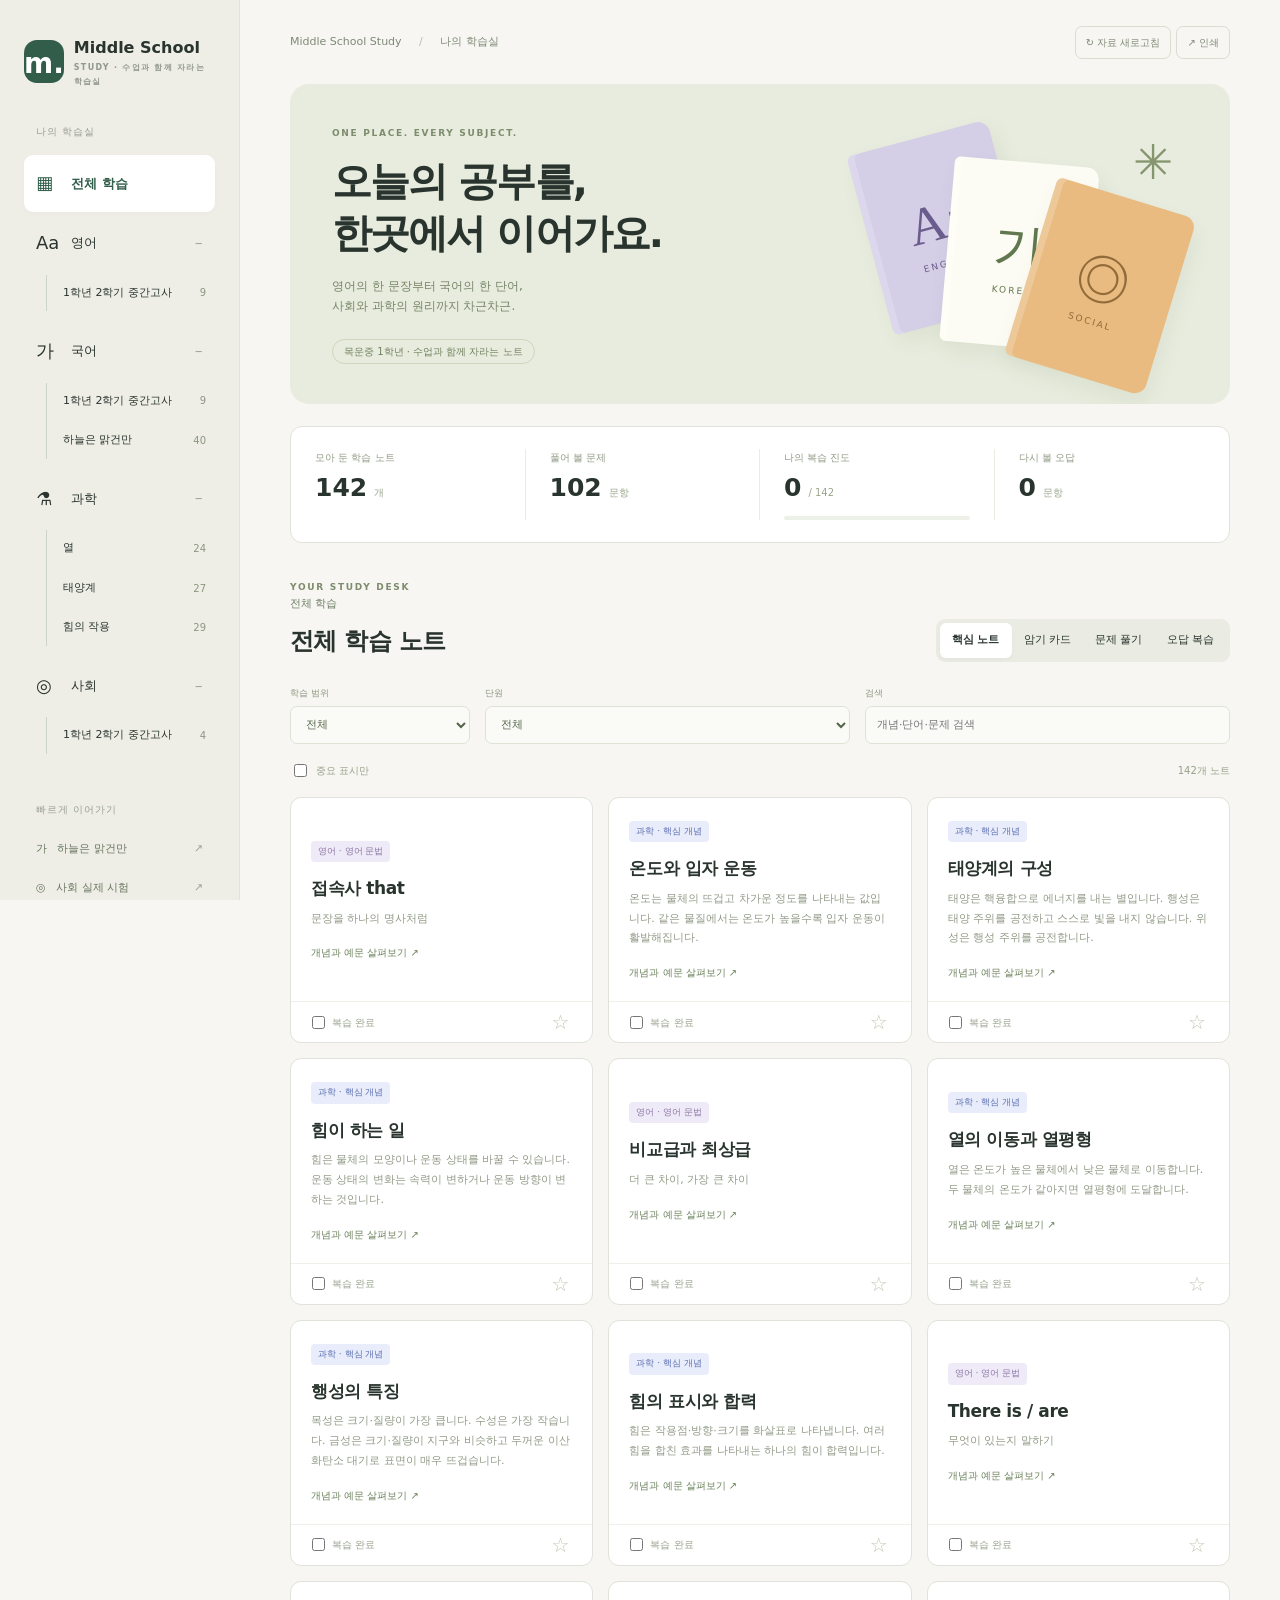
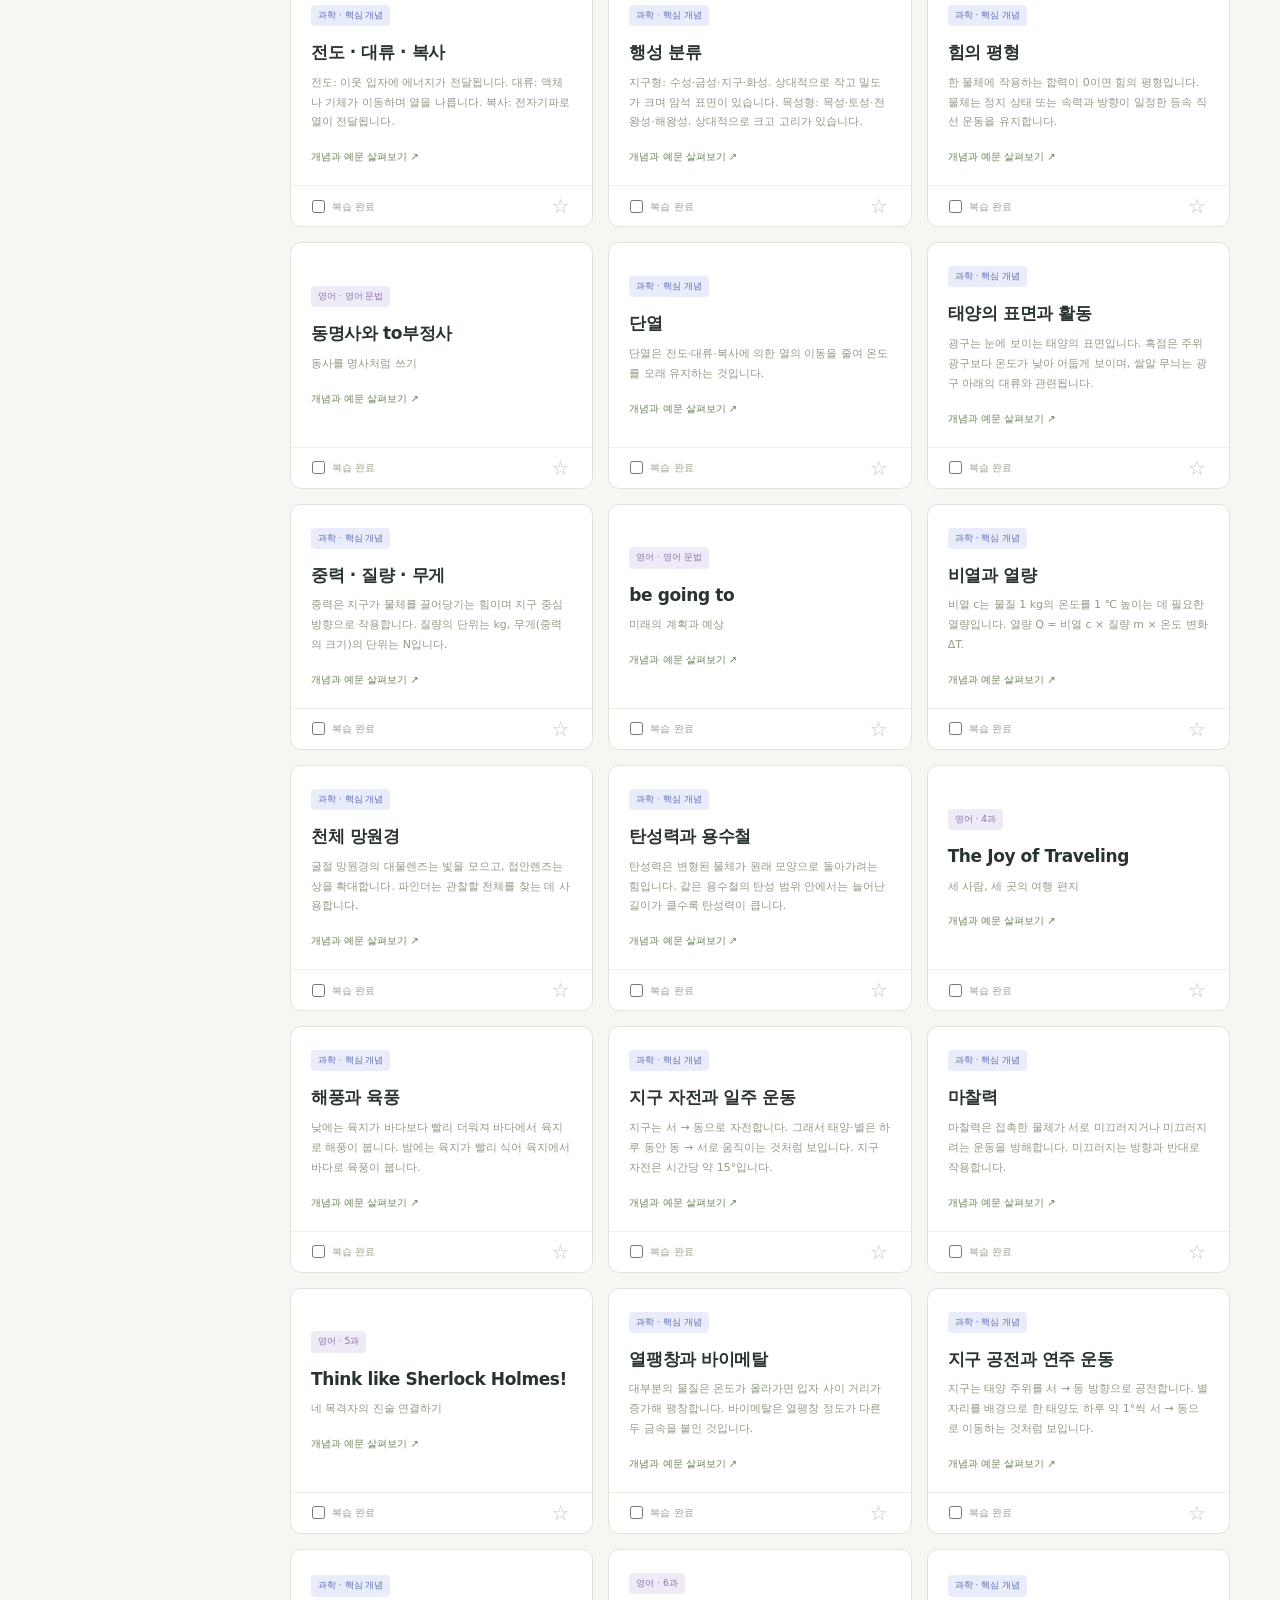
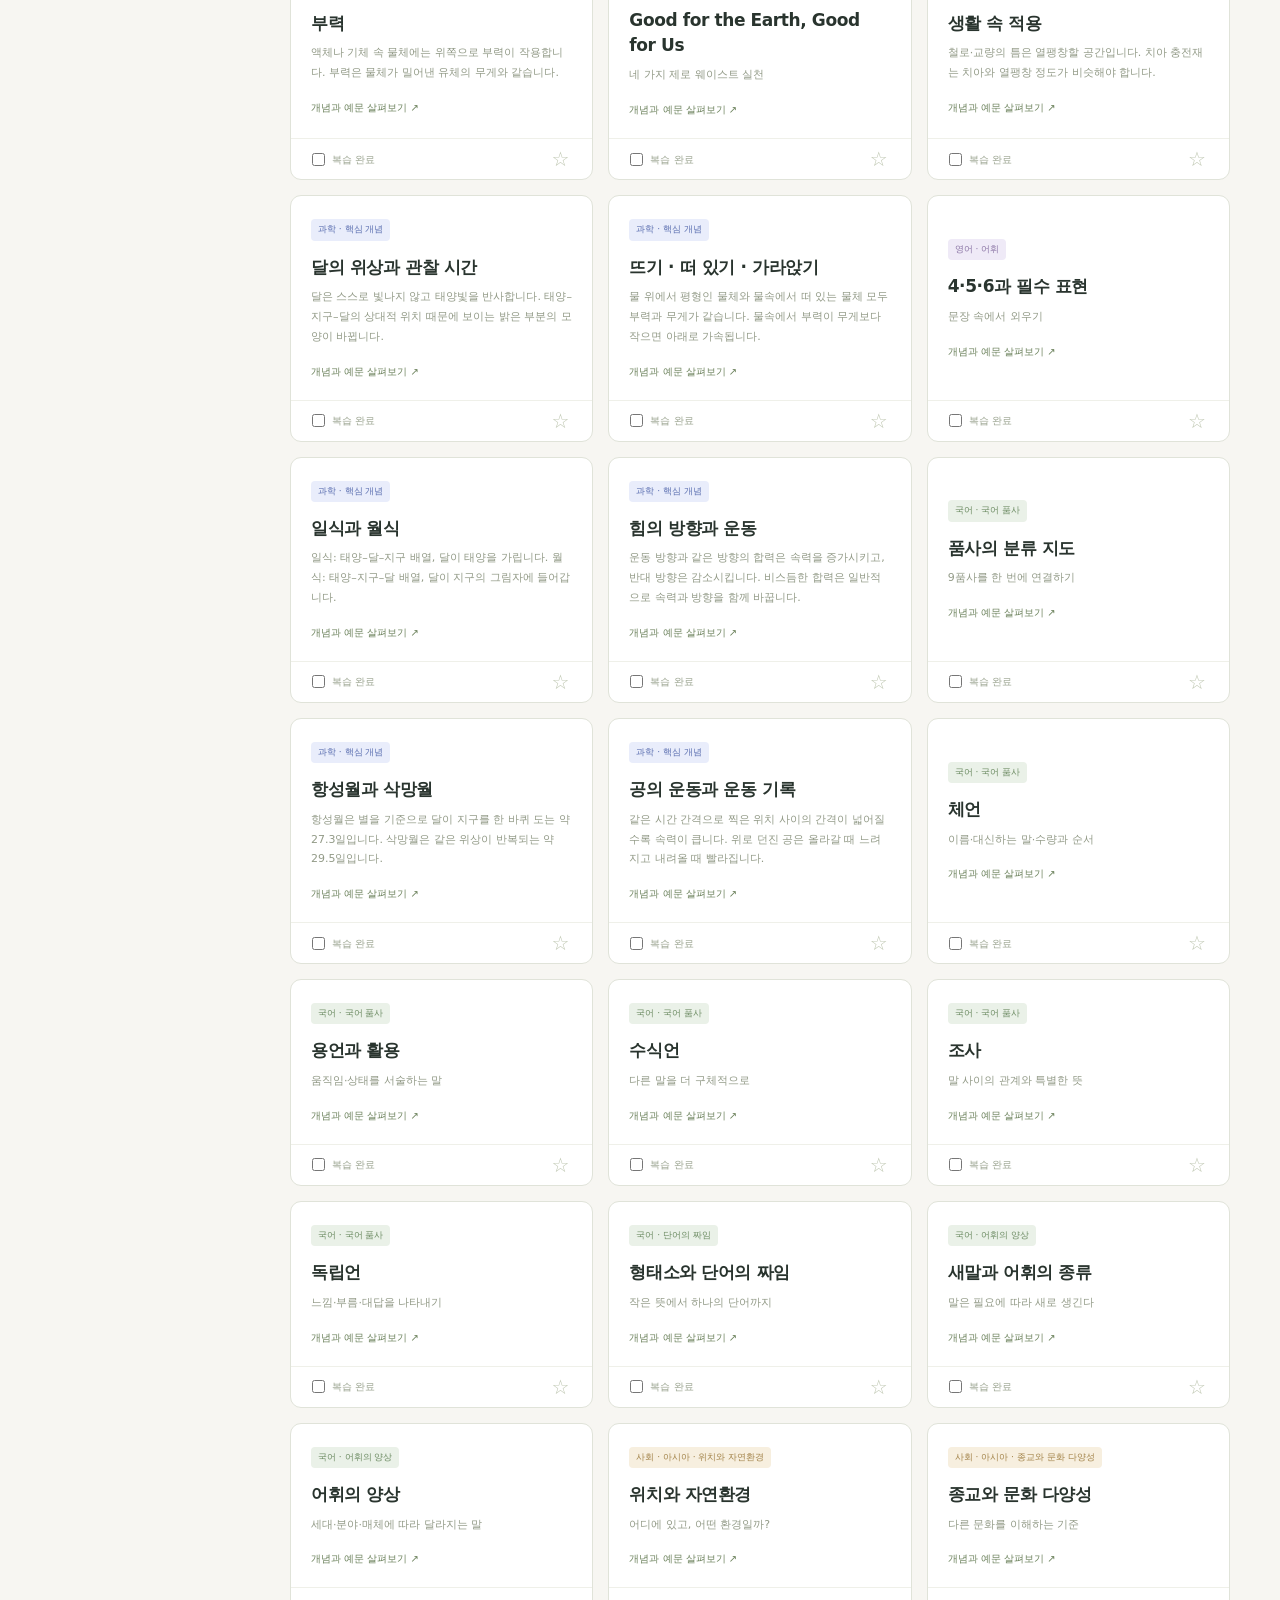
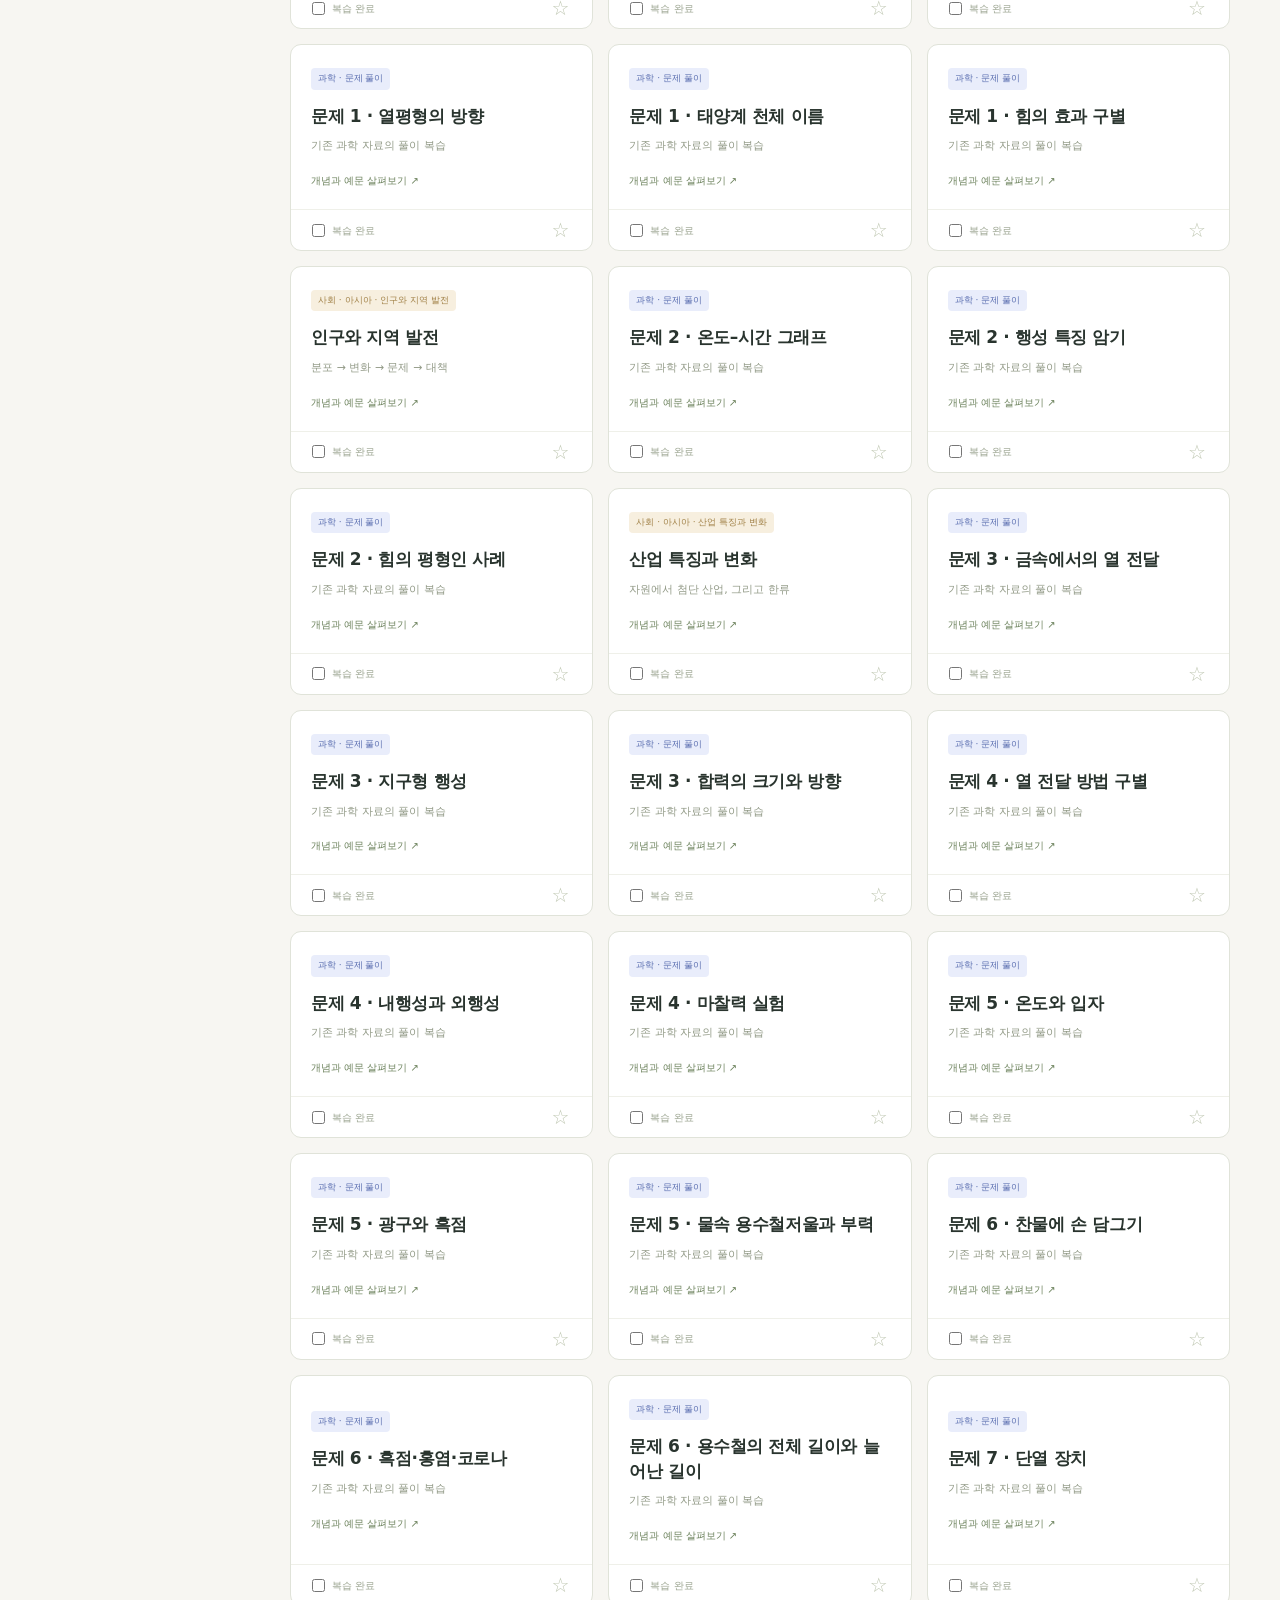
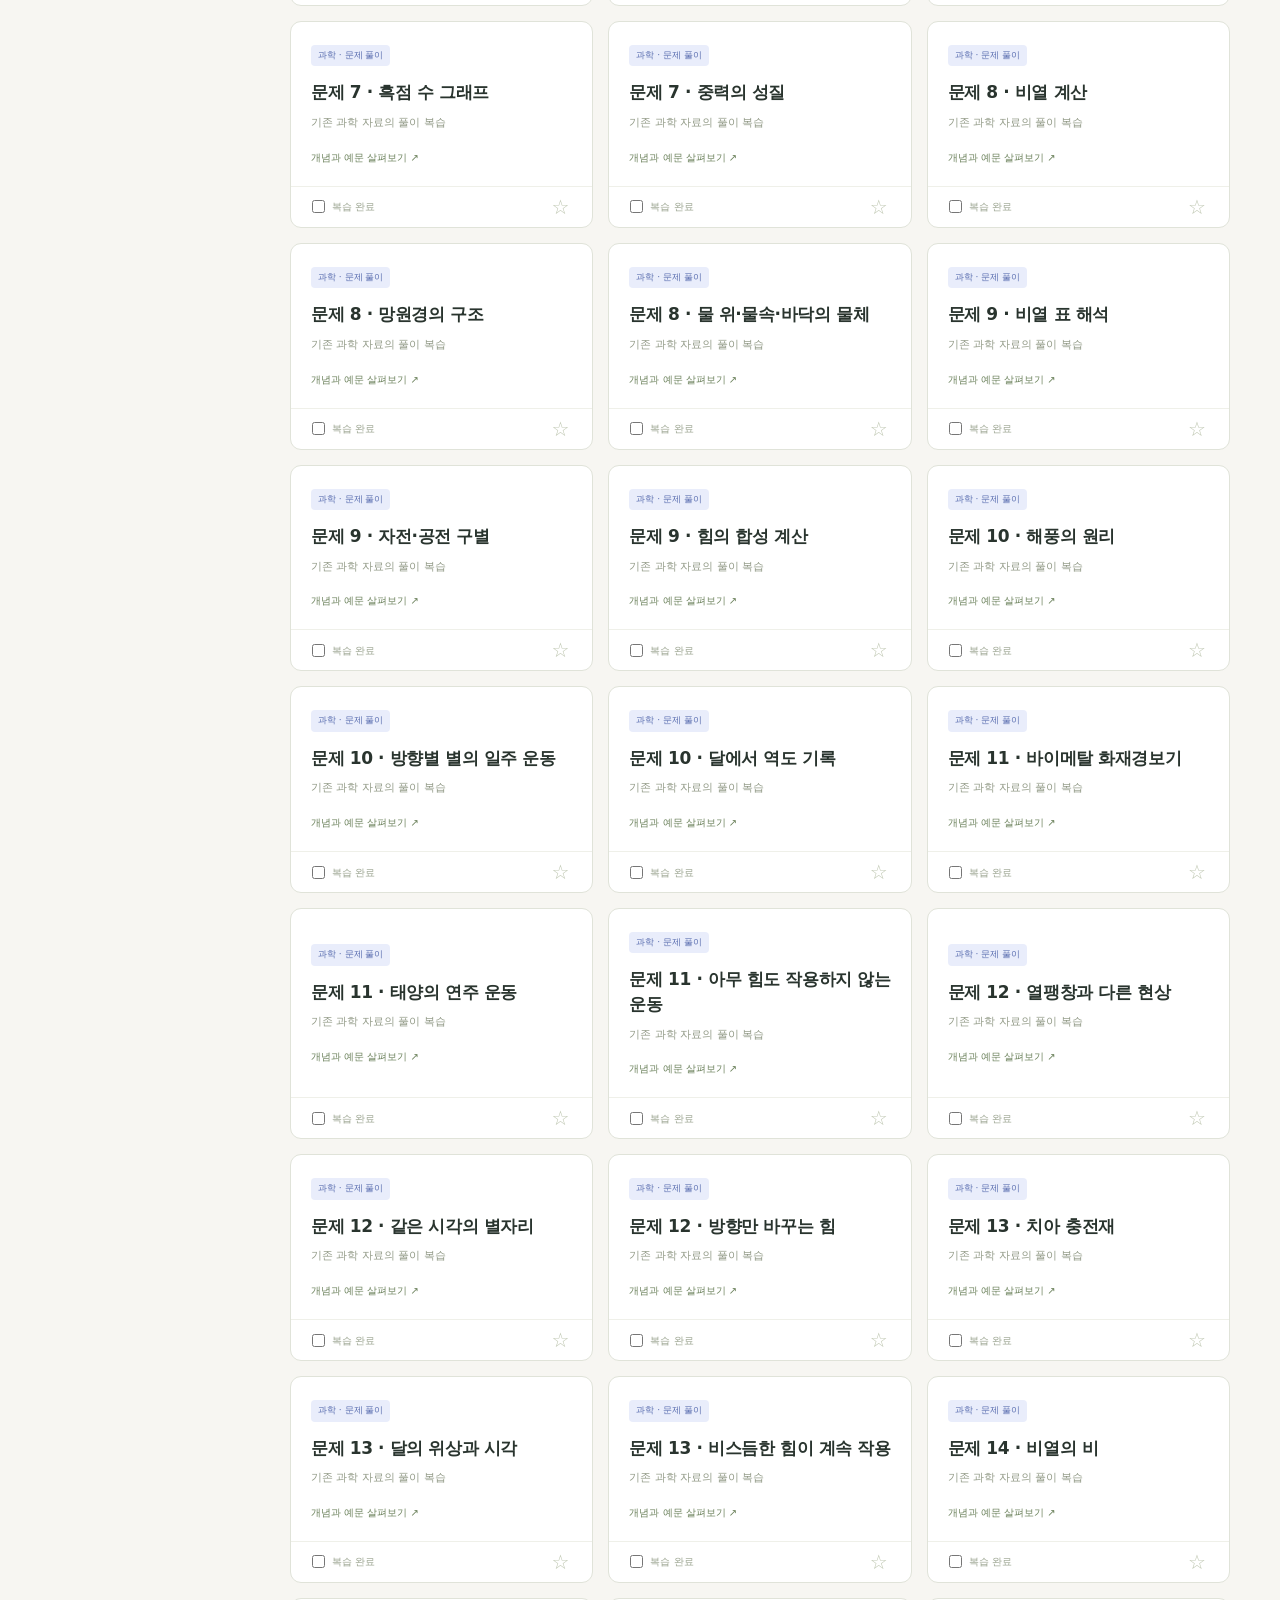
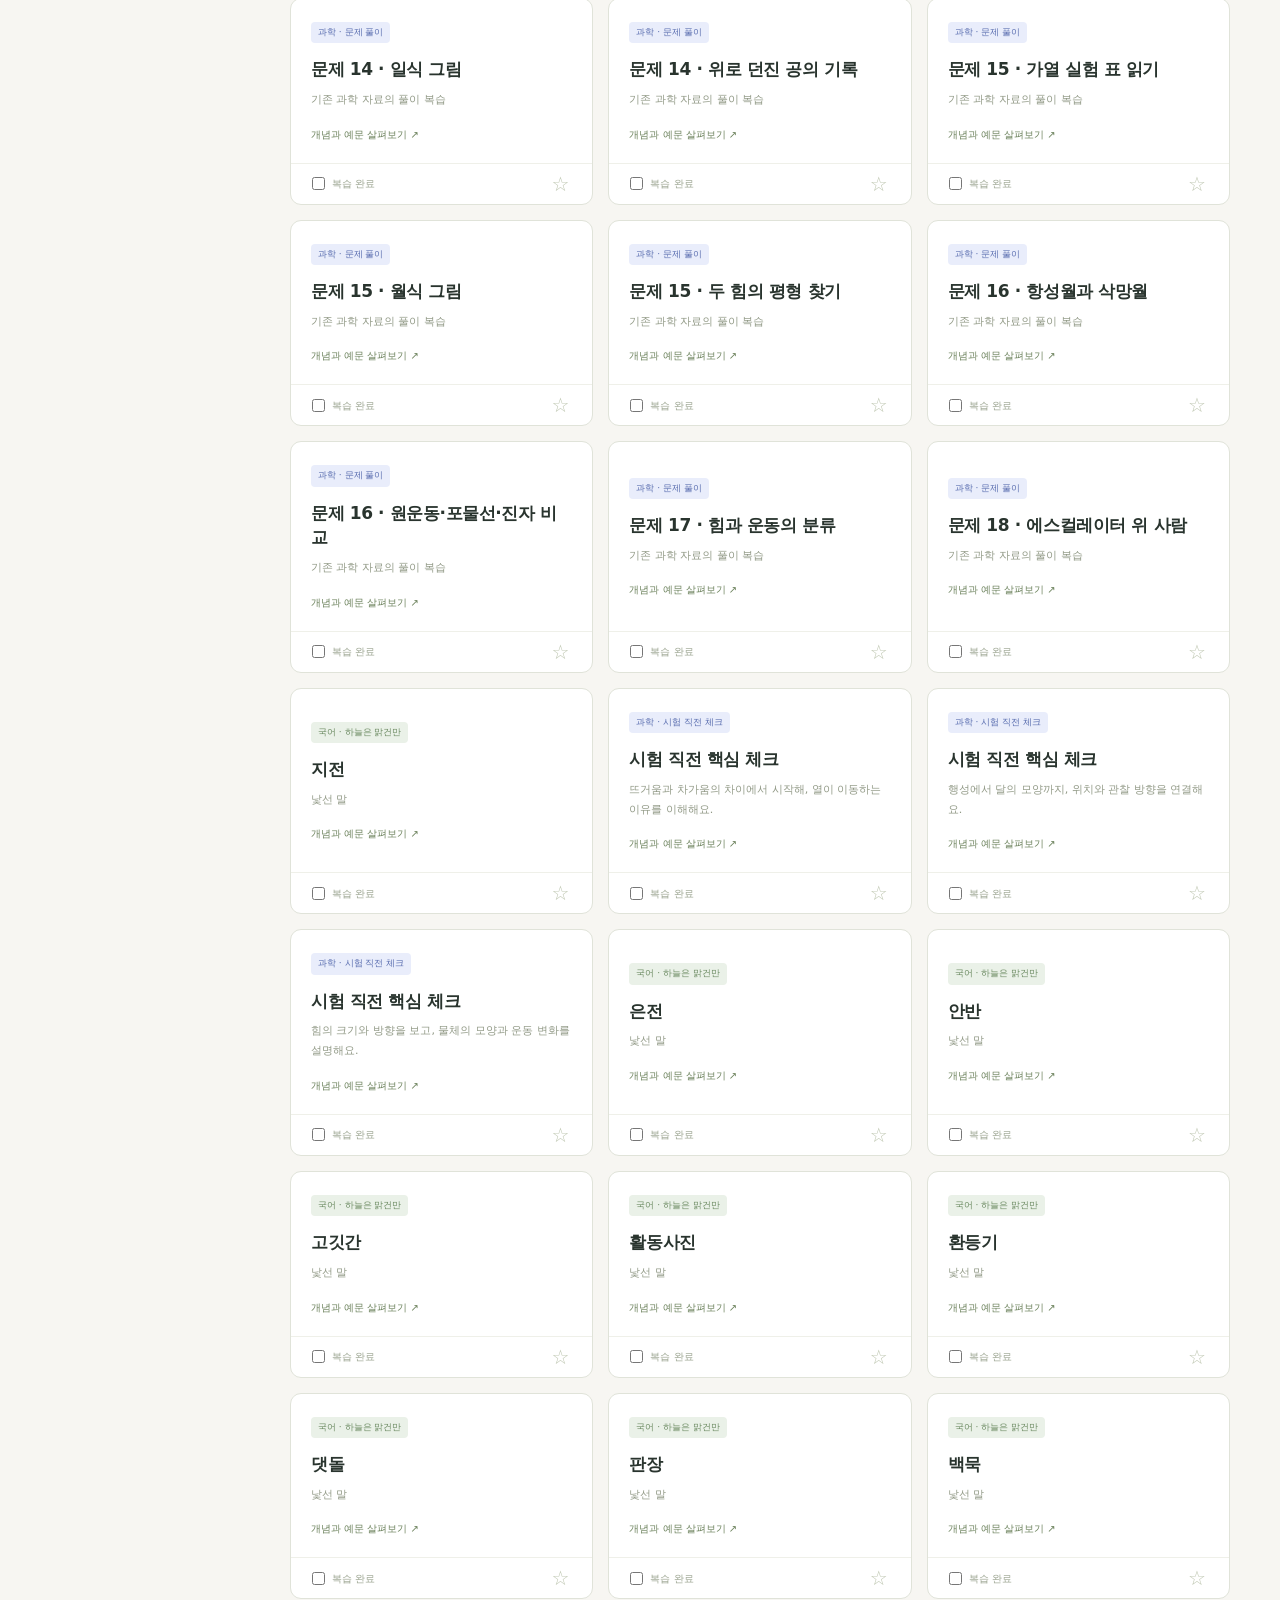
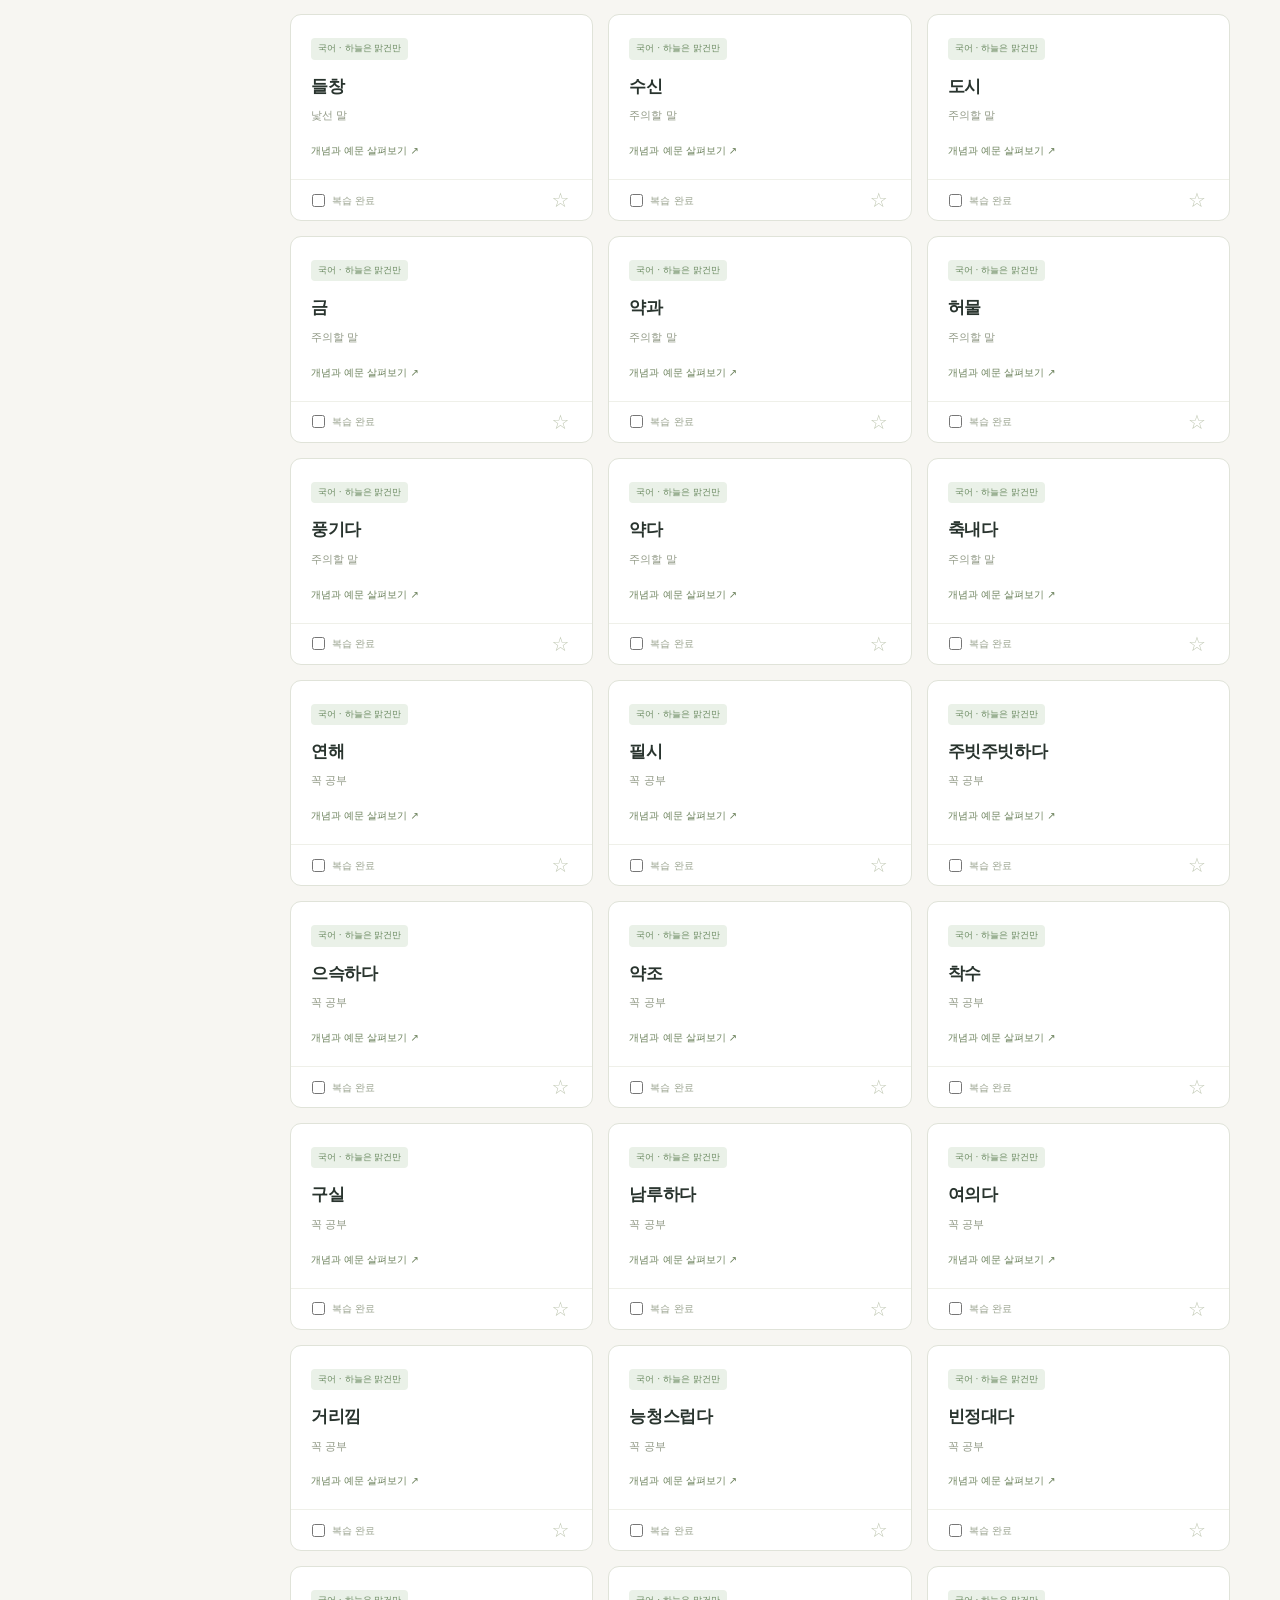
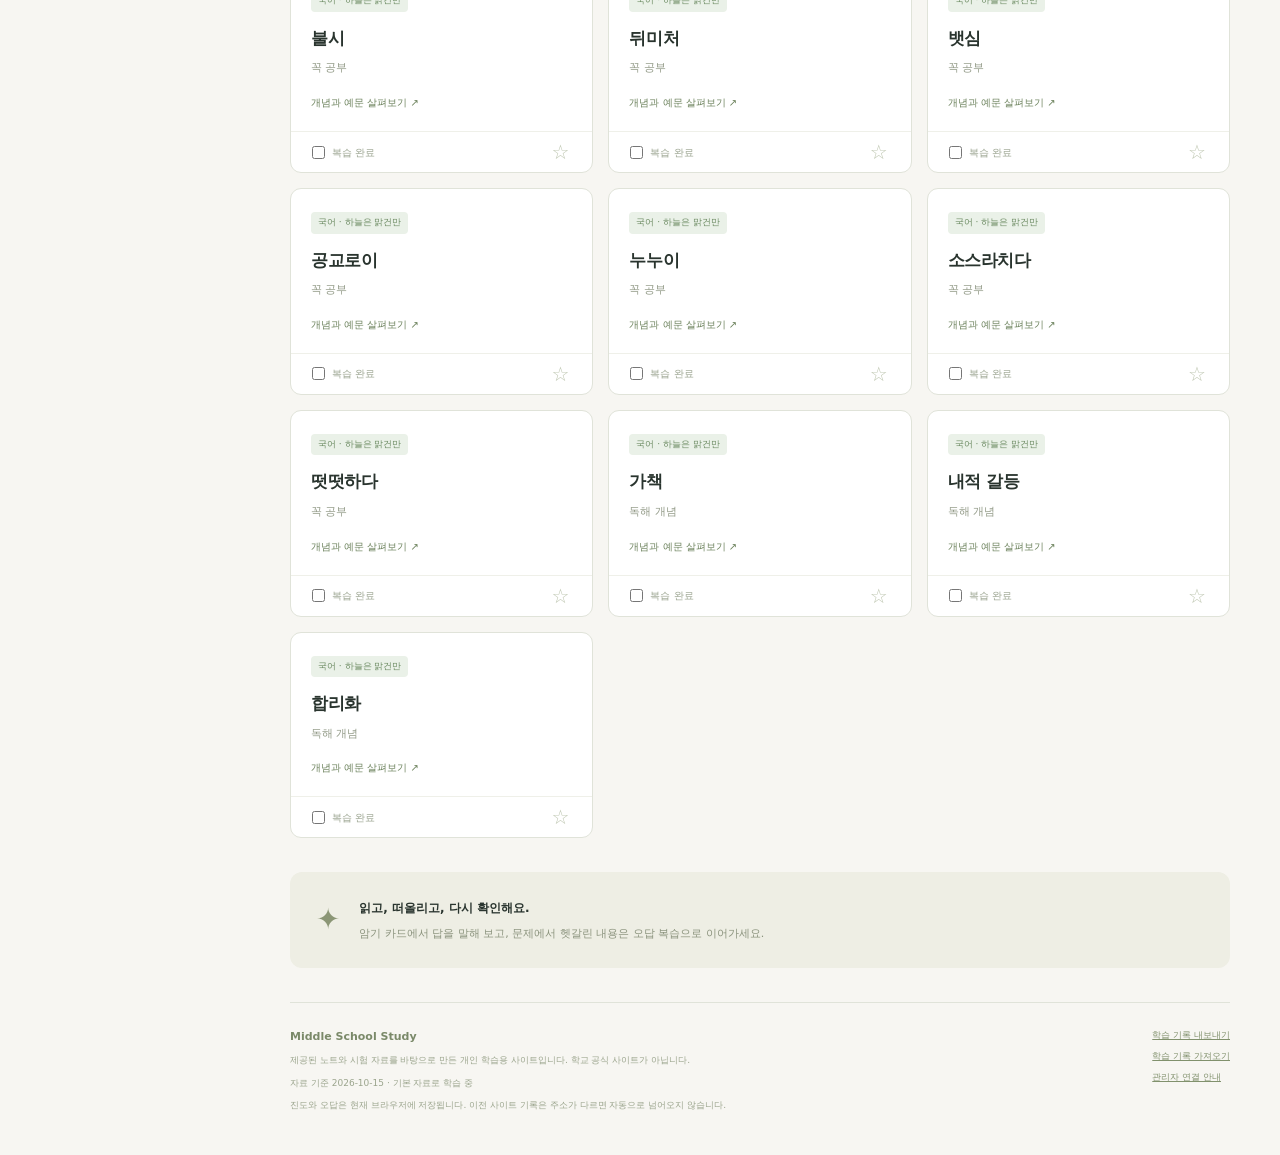
==== docs/index.html @ b9c2c923 "Migrate Middle School Study dashboard and learning materials" ====
<!doctype html><html lang="ko"><head><meta charset="utf-8"><meta name="viewport" content="width=device-width,initial-scale=1"><meta name="theme-color" content="#f7f6f2"><meta name="description" content="목운중 1학년 영어·국어·사회·과학 통합 학습실. 개념과 어휘, 암기 카드, 사회 실제 시험과 오답 복습을 한곳에서."><title>Middle School Study · azolpharm</title><link rel="stylesheet" href="style.css"></head><body><aside><a class="brand" href="#"><b>m.</b><span>Middle School<small>STUDY · 수업과 함께 자라는 학습실</small></span></a><div class="nav-label">나의 학습실</div><nav id="subjects"></nav><div class="nav-label">빠르게 이어가기</div><button class="shortcut" data-short="vocab">가 &nbsp; 하늘은 맑건만 <span>↗</span></button><button class="shortcut" data-short="exam">◎ &nbsp; 사회 실제 시험 <span>↗</span></button><button class="shortcut" data-short="wrong">↺ &nbsp; 오답 다시 보기 <span id="wrongNav">0</span></button><div class="side-bottom"><i></i> 오늘 배운 만큼, 한 걸음.<p>중학교 1학년 학습 기록<br>made by azolpharm</p></div></aside><main><header><span>Middle School Study <em>/</em> 나의 학습실</span><div><button id="reload">↻ 자료 새로고침</button><button id="print">↗ 인쇄</button></div></header><section class="hero"><div class="hero-copy"><div class="eyebrow">ONE PLACE. EVERY SUBJECT.</div><h1>오늘의 공부를,<br>한곳에서 이어가요.</h1><p>영어의 한 문장부터 국어의 한 단어,<br>사회와 과학의 원리까지 차근차근.</p><span class="hero-tag">목운중 1학년 · 수업과 함께 자라는 노트</span></div><div class="art" aria-hidden="true"><div class="book blue">Aa <small>ENGLISH</small></div><div class="book green">가 <small>KOREAN</small></div><div class="book orange">◎ <small>SOCIAL</small></div><span>✳</span></div></section><section id="stats" class="stats"></section><section class="study"><div class="section-top"><div><div class="eyebrow">YOUR STUDY DESK</div><p id="breadcrumb" class="breadcrumb"></p><h2 id="heading">전체 학습 노트</h2></div><div class="view-tabs" id="modes"><button data-mode="notes">핵심 노트</button><button data-mode="flash">암기 카드</button><button data-mode="quiz">문제 풀기</button><button data-mode="wrong">오답 복습</button></div></div><div class="filters"><label>학습 범위<select id="term" aria-label="학습 범위"></select></label><label>단원<select id="unit" aria-label="단원"></select></label><label class="search-label">검색<input id="search" type="search" placeholder="개념·단어·문제 검색"></label></div><div class="minor"><label><input type="checkbox" id="starOnly"> 중요 표시만</label><span id="resultCount"></span></div><div id="scienceTools"></div><div id="content" aria-live="polite"><p class="empty">학습 자료를 불러오고 있어요.</p></div></section><section class="study-tip"><span>✦</span><div><b>읽고, 떠올리고, 다시 확인해요.</b><p>암기 카드에서 답을 말해 보고, 문제에서 헷갈린 내용은 오답 복습으로 이어가세요.</p></div></section><footer><div><b>Middle School Study</b><p>제공된 노트와 시험 자료를 바탕으로 만든 개인 학습용 사이트입니다. 학교 공식 사이트가 아닙니다.</p><p id="syncStatus">자료 확인 중</p><p>진도와 오답은 현재 브라우저에 저장됩니다. 이전 사이트 기록은 주소가 다르면 자동으로 넘어오지 않습니다.</p></div><div class="record-actions"><button id="export">학습 기록 내보내기</button><button id="import">학습 기록 가져오기</button><input id="importFile" type="file" accept="application/json" hidden><a href="setup.html">관리자 연결 안내</a></div></footer></main><dialog id="detail"><div class="dialog-top"><span id="detailTag"></span><button id="close" aria-label="닫기">✕</button></div><div id="detailBody"></div></dialog><div id="toast" role="status" hidden></div><script src="config.js"></script><script src="app.js"></script></body></html>
---- docs/style.css ----
:root{--bg:#f7f6f2;--ink:#29342e;--muted:#8b9288;--line:#e0e3d9;--green:#315d4a;--pale:#eaf0e5;--purple:#77629a}*{box-sizing:border-box}body{margin:0;background:var(--bg);color:var(--ink);font-family:system-ui,-apple-system,'Noto Sans KR',sans-serif;font-size:14px;line-height:1.7}button,input,select{font:inherit}button{cursor:pointer;color:inherit;background:none;border:0}button:focus-visible,a:focus-visible,select:focus-visible,input:focus-visible{outline:3px solid #b99ed7;outline-offset:3px}button:disabled{cursor:default}aside{position:fixed;inset:0 auto 0 0;width:240px;padding:34px 24px;display:flex;flex-direction:column;background:#eeeee6;border-right:1px solid var(--line)}.brand{display:flex;gap:10px;align-items:center;color:inherit;text-decoration:none;font-weight:800;font-size:18px}.brand>b{display:grid;place-items:center;width:42px;height:43px;border-radius:13px;background:var(--green);color:#fff;font-size:28px}.brand small{display:block;font-size:8px;letter-spacing:1.3px;color:#91998b}.nav-label{font-size:10px;letter-spacing:1px;color:#989f91;margin:35px 12px 12px}#subjects button{width:100%;display:flex;align-items:center;gap:12px;padding:13px 12px;border-radius:9px;margin:3px 0;text-align:left;font-size:13px}#subjects button.active{background:#fff;color:var(--green);font-weight:700;box-shadow:0 2px 6px #263b1505}#subjects button b{width:23px;font-size:18px;font-weight:500}#subjects button small{margin-left:auto;font-size:10px;color:#8b9682}.shortcut{text-align:left;padding:10px 12px;font-size:11px;color:#6a7761}.shortcut span{float:right;color:#9aa58e}.side-bottom{margin-top:auto;padding:25px 12px 0;font-size:11px;color:#53674a}.side-bottom i{display:inline-block;width:6px;height:6px;background:#7f9c69;border-radius:50%;margin-right:6px}.side-bottom p{font-size:10px;color:#929b89;margin-top:10px}main{margin-left:240px;padding:0 50px;max-width:1500px}header{height:84px;display:flex;justify-content:space-between;align-items:center;font-size:11px;color:#7e8975}header em{font-style:normal;padding:0 14px;color:#b7bfaf}header button{font-size:10px;border:1px solid #d9dece;border-radius:7px;padding:7px 10px;margin-left:5px}.hero{position:relative;display:flex;justify-content:space-between;align-items:center;overflow:hidden;background:#e7ecde;border-radius:19px;padding:37px 42px;min-height:320px}.eyebrow{font-size:9px;letter-spacing:1.7px;font-weight:700;color:#7d8c6c}h1{font-size:40px;font-weight:800;letter-spacing:-1.9px;line-height:1.3;margin:14px 0 17px}.hero p{font-size:12px;color:#768567;margin:0 0 22px}.hero-tag{border:1px solid #ccd7bc;border-radius:20px;font-size:10px;padding:6px 11px;color:#72825f}.art{width:330px;height:245px;position:relative;margin-right:10px}.book{width:145px;height:185px;position:absolute;border-radius:6px 12px 12px 6px;box-shadow:5px 10px 20px #52603712,inset 7px 0 #ffffff30;display:flex;flex-direction:column;justify-content:center;align-items:center;font-size:53px;line-height:1.4;font-family:Georgia,serif}.book small{font-size:9px;letter-spacing:2px;font-family:system-ui}.book.blue{background:#d4cee7;color:#6a5c8c;left:20px;top:13px;transform:rotate(-15deg)}.book.green{background:#fdfcf4;left:99px;top:40px;color:#61774e;transform:rotate(5deg)}.book.orange{background:#e9bb81;color:#916b39;left:180px;top:72px;transform:rotate(17deg)}.art>span{position:absolute;right:5px;top:0;color:#85966f;font-size:48px}.stats{display:grid;grid-template-columns:repeat(4,1fr);background:#fff;border:1px solid var(--line);border-radius:12px;margin:22px 0 37px;padding:22px 0}.stat{padding:0 24px;border-right:1px solid #e9ece2}.stat:last-child{border:0}.stat>span{display:block;font-size:10px;color:#909a84;margin-bottom:7px}.stat strong{font-size:25px;line-height:1.2;font-weight:700}.stat small{font-size:10px;font-weight:400;color:#9aa68c;margin-left:7px}.stat .progress{height:4px;background:#edf0e7;border-radius:9px;margin-top:12px;overflow:hidden}.progress i{display:block;height:100%;background:#72915b}.section-top{display:flex;align-items:end;justify-content:space-between;gap:20px;margin-bottom:24px}h2{font-size:24px;letter-spacing:-.7px;margin:4px 0 0}.view-tabs{display:flex;background:#eaece3;padding:4px;border-radius:9px}.view-tabs button{font-size:11px;padding:8px 12px;white-space:nowrap;border-radius:6px}.view-tabs button.active{background:#fff;font-weight:700;box-shadow:0 2px 4px #16280808}.filters{display:grid;grid-template-columns:180px 1fr 1fr;gap:15px}.filters label{font-size:9px;color:#8c9880;display:flex;flex-direction:column;gap:5px}.filters select,.filters input{height:38px;border:1px solid #dfe3d5;border-radius:7px;padding:8px 11px;background:#fafbf7;color:#546448;font-size:11px;min-width:0;width:100%}.minor{display:flex;justify-content:space-between;align-items:center;font-size:10px;color:#96a087;margin:17px 0}.minor label{display:flex;align-items:center;gap:6px}input[type=checkbox]{accent-color:var(--green)}.grid{display:grid;grid-template-columns:repeat(3,1fr);gap:15px}.note{background:#fff;border:1px solid var(--line);border-radius:11px;overflow:hidden;display:flex;flex-direction:column;transition:box-shadow .2s,transform .2s}.note:hover{transform:translateY(-2px);box-shadow:0 7px 18px #2b462008}.note-main{padding:20px;text-align:left;flex:1}.tag{display:inline-block;font-size:9px;padding:3px 7px;border-radius:4px;background:#eaf0e4;color:#6d8457}.tag.영어{background:#efeaf7;color:#8b75a5}.tag.국어{background:#eaf1e8;color:#6b8a61}.tag.사회{background:#f7efdf;color:#a08046}.note h3{font-size:17px;line-height:1.45;margin:14px 0 8px;letter-spacing:-.4px}.note p{font-size:11px;line-height:1.8;color:#929a87;margin:0}.note-link{display:block;font-size:10px;color:#6a805a;margin-top:16px}.note-foot{display:flex;align-items:center;justify-content:space-between;border-top:1px solid #eff0e9;padding:9px 17px;color:#9aa38f;font-size:10px}.note-foot label{display:flex;align-items:center;gap:4px;cursor:pointer}.star{font-size:20px;line-height:1;color:#c0c8b3}.star.on{color:#c59c53}.note.learned{border-color:#a8c19a}.study-tip{display:flex;align-items:center;gap:19px;background:#eeeee4;border-radius:12px;padding:23px 26px;margin:34px 0}.study-tip>span{font-size:29px;color:#8b9675}.study-tip b{font-size:12px}.study-tip p{margin:5px 0 0;font-size:11px;color:#8b937d}footer{display:flex;justify-content:space-between;gap:20px;border-top:1px solid var(--line);padding:25px 0 35px;font-size:9px;color:#9aa48c}footer b{font-size:11px;color:#7a8969}footer p{margin:7px 0}.record-actions{display:flex;flex-direction:column;align-items:start;white-space:nowrap;gap:6px}.record-actions button,.record-actions a{font-size:9px;color:#81916d;padding:0;text-decoration:underline}.empty{padding:50px;text-align:center;border:1px dashed #d8dfcd;border-radius:10px;color:#93a083;font-size:13px}.studybox{max-width:800px;margin:8px auto 0}.flash{background:#fff;border:1px solid var(--line);border-radius:14px;padding:35px;min-height:280px;text-align:center;display:flex;flex-direction:column;justify-content:center;align-items:center;margin:14px 0 18px}.flash h3{font-size:23px;line-height:1.65;margin:20px 0}.answer{background:#edf3e7;color:#5d7848;padding:20px;border-radius:8px;width:100%;font-size:14px;white-space:pre-line}.controls{display:flex;gap:9px;justify-content:center;flex-wrap:wrap}.controls button,.btn{border:1px solid #d6decb;border-radius:7px;font-size:11px;padding:10px 17px;display:inline-block}.primary{background:var(--green)!important;color:#fff!important;border-color:var(--green)!important}.between{display:flex;justify-content:space-between;align-items:center;gap:15px;font-size:11px;color:#8a9879}.quiz-box{background:#fff;border:1px solid var(--line);border-radius:13px;padding:30px;margin-top:16px}.quiz-box h3{font-size:20px;line-height:1.7;margin:16px 0}.stem{background:#f6f7f1;padding:16px 20px;white-space:pre-line;border-radius:6px;font-size:13px;margin-bottom:20px}.options{display:grid;gap:9px}.options button{border:1px solid #e0e5d8;border-radius:7px;padding:13px 16px;text-align:left;font-size:13px;display:flex;gap:12px}.options button:disabled{color:#6d7663}.options button.correct{background:#edf4e7;border-color:#9fb88e;color:#4b6c33}.options button.incorrect{background:#fff0ec;border-color:#d5a092;color:#a76550}.feedback{background:#eff4e8;border-left:3px solid #8aa56d;border-radius:4px;margin:22px 0;padding:17px;font-size:13px;white-space:pre-line}.figure{margin:18px 0}.figure img{display:block;max-width:100%;max-height:480px;object-fit:contain;margin:auto;border:1px solid #edf0e5}.figure figcaption{font-size:9px;text-align:center;color:#9aa58b;margin-top:8px}.review-row{padding:20px;background:#fff;border:1px solid var(--line);border-radius:10px;margin-top:12px}.review-row h3{font-size:15px;margin:10px 0}.review-row p{font-size:12px;color:#82916e}.review-row details{font-size:12px;color:#6f825b}.review-row .controls{justify-content:start;margin-top:15px}.score{font-size:54px;font-weight:800;line-height:1.3;margin:20px 0}.score small{font-size:22px;color:#91a17f}.setup-grid{display:grid;grid-template-columns:1fr 1fr;gap:15px}.setup-grid .quiz-box{margin:0}.setup-grid h3{font-size:18px}.setup-grid p{font-size:12px;color:#89997b}.setup-grid .btn{margin-top:12px}.entry-grid{display:grid;grid-template-columns:repeat(5,1fr);gap:12px;margin:20px 0}.entry-grid label{font-size:11px;color:#7f906f}.entry-grid select{width:100%;border:1px solid #dbe1d3;border-radius:5px;padding:5px;margin-top:4px;font:inherit;background:#fff}dialog{max-width:calc(100vw - 24px);width:760px;max-height:88vh;border:0;border-radius:16px;box-shadow:0 30px 80px #0003;padding:0;color:var(--ink)}dialog::backdrop{background:#26342780;backdrop-filter:blur(4px)}.dialog-top{position:sticky;top:0;background:#fff;display:flex;justify-content:space-between;align-items:center;padding:15px 27px;border-bottom:1px solid #e8ede0;font-size:10px;color:#81916c;z-index:1}.dialog-top button{font-size:18px}#detailBody{padding:18px 32px 30px}#detailBody h2{font-size:27px;margin:5px 0 15px}#detailBody .summary{padding:14px 18px;background:#eff2e9;border-radius:8px;font-size:12px;color:#7d8f66}#detailBody article{margin:25px 0}#detailBody article h3{font-size:14px;margin:0 0 10px}#detailBody article p{white-space:pre-line;font-size:13px;color:#5d6c50;line-height:1.95;margin:0}.detail-source{font-size:10px;color:#8e9b7b}#toast{position:fixed;bottom:25px;left:50%;transform:translateX(-50%);max-width:90vw;background:#314c29;color:white;z-index:10;padding:11px 22px;border-radius:8px;font-size:12px}.setup-page{margin:0 auto;max-width:900px;padding:40px 25px}.setup-page h1{font-size:30px}.setup-page section{background:white;border:1px solid var(--line);border-radius:12px;padding:25px;margin:20px 0}.setup-page pre{background:#f2f4ee;white-space:pre-wrap;overflow-wrap:anywhere;padding:16px;border-radius:6px;font-size:11px}.setup-page a{color:var(--green)}.setup-page input{width:100%;padding:10px;border:1px solid #ccd9be;border-radius:6px}.setup-page li{margin:9px 0}
@media(max-width:1150px){aside{width:210px;padding:30px 18px}main{margin-left:210px;padding:0 30px}.grid{grid-template-columns:repeat(2,1fr)}.hero{padding:30px}.hero h1{font-size:35px}.art{transform:scale(.85);transform-origin:right center;width:270px}.stat{padding:0 17px}.section-top{align-items:start;flex-direction:column;gap:18px}.filters{grid-template-columns:160px 1fr}.search-label{grid-column:span 2}}@media(max-width:740px){aside{position:static;width:100%;padding:17px 20px;display:block;border-right:0;border-bottom:1px solid var(--line)}.brand{font-size:15px}.brand>b{width:34px;height:35px;font-size:24px}.brand small{font-size:6px}.nav-label,.shortcut,.side-bottom{display:none}#subjects{display:flex;gap:5px;margin-top:15px}#subjects button{padding:8px 10px;font-size:11px;justify-content:center;gap:7px}#subjects button b{font-size:15px;width:auto}#subjects button small{font-size:9px;margin-left:2px}main{margin:0;padding:0 19px}header{height:63px;font-size:9px}header em{padding:0 5px}header button{font-size:9px;padding:6px 8px}.hero{padding:28px 24px;min-height:300px}.hero h1{font-size:31px}.hero p{font-size:11px}.hero-tag{font-size:8px;padding:5px 8px}.eyebrow{font-size:7px}.hero-copy{position:relative;z-index:1}.art{position:absolute;right:-50px;top:50px;transform:scale(.59);opacity:.55;width:300px}.stats{grid-template-columns:1fr 1fr;padding:0;margin:18px 0 29px}.stat{padding:17px 20px}.stat:nth-child(2){border-right:0}.stat:nth-child(-n+2){border-bottom:1px solid #e9ece2}.stat strong{font-size:23px}.stat>span{font-size:9px}.stat small{font-size:9px}.section-top h2{font-size:23px}.view-tabs{width:100%}.view-tabs button{flex:1;padding:9px 7px;font-size:10px}.filters{grid-template-columns:1fr 1fr;gap:10px}.grid{gap:11px}.note-main{padding:17px 14px}.note h3{font-size:15px}.note p{font-size:10px}.note .tag{font-size:8px}.note-foot{padding:9px 12px;font-size:9px}.minor{font-size:9px}.study-tip{padding:20px;gap:13px}.study-tip p{font-size:10px}footer{flex-direction:column}.record-actions{flex-direction:row;flex-wrap:wrap;gap:13px}.flash{padding:25px 20px}.flash h3{font-size:20px}.quiz-box{padding:22px 18px}.quiz-box h3{font-size:17px}.options button{font-size:12px;padding:12px}.setup-grid{grid-template-columns:1fr}.entry-grid{grid-template-columns:repeat(3,1fr)}#detailBody{padding:14px 22px 25px}#detailBody h2{font-size:23px}.dialog-top{padding:13px 22px}.controls button,.btn{font-size:10px;padding:9px 13px}.setup-page{padding:25px 20px}.setup-page section{padding:20px}.setup-page h1{font-size:25px}}@media(max-width:370px){.grid{grid-template-columns:1fr}.art{display:none}header>span{font-size:8px}}@media print{aside,header,.art,.view-tabs,.filters,.minor,.note-foot,.study-tip,.record-actions,.controls,.dialog-top button{display:none!important}main{margin:0;padding:0}.hero{padding:0;background:none;min-height:0}.hero h1{font-size:24px}.stats{margin:20px 0}.grid{grid-template-columns:repeat(2,1fr)}.note,.review-row{break-inside:avoid}.note-link{display:none}body:has(dialog[open]) main{display:none}dialog[open]{position:static;max-height:none;width:100%;max-width:none;box-shadow:none}#detailBody article{break-inside:avoid}footer{font-size:9px}}

aside{overflow-y:auto}.brand{font-size:16px}.brand small{font-size:8px}.tree-children{border-left:1px solid #ccd5c5;margin:0 0 12px 22px;padding-left:7px}#subjects .tree-leaf{font-size:11px;line-height:1.5;padding:10px 9px;gap:5px}.tree-leaf span{overflow-wrap:anywhere}.breadcrumb{font-size:11px;color:#697e62;margin:0 0 7px}.lab-link{display:block;margin:10px 0 20px;padding:14px 18px;border:1px solid #cbd9ce;border-radius:9px;background:#eaf3ed;color:#315d4a;text-decoration:none;font-size:13px}.tag.과학{background:#e9edfb;color:#596daf}@media(max-width:740px){#subjects{display:block;max-height:330px;overflow-y:auto}#subjects>button{justify-content:flex-start}#subjects .tree-group>button{justify-content:flex-start;font-size:13px}#subjects button small{margin-left:auto}.tree-children{display:grid;grid-template-columns:1fr 1fr;gap:3px}.tree-children[hidden]{display:none}#subjects .tree-leaf{justify-content:space-between;font-size:11px}.brand{font-size:17px}.brand small{font-size:8px}}
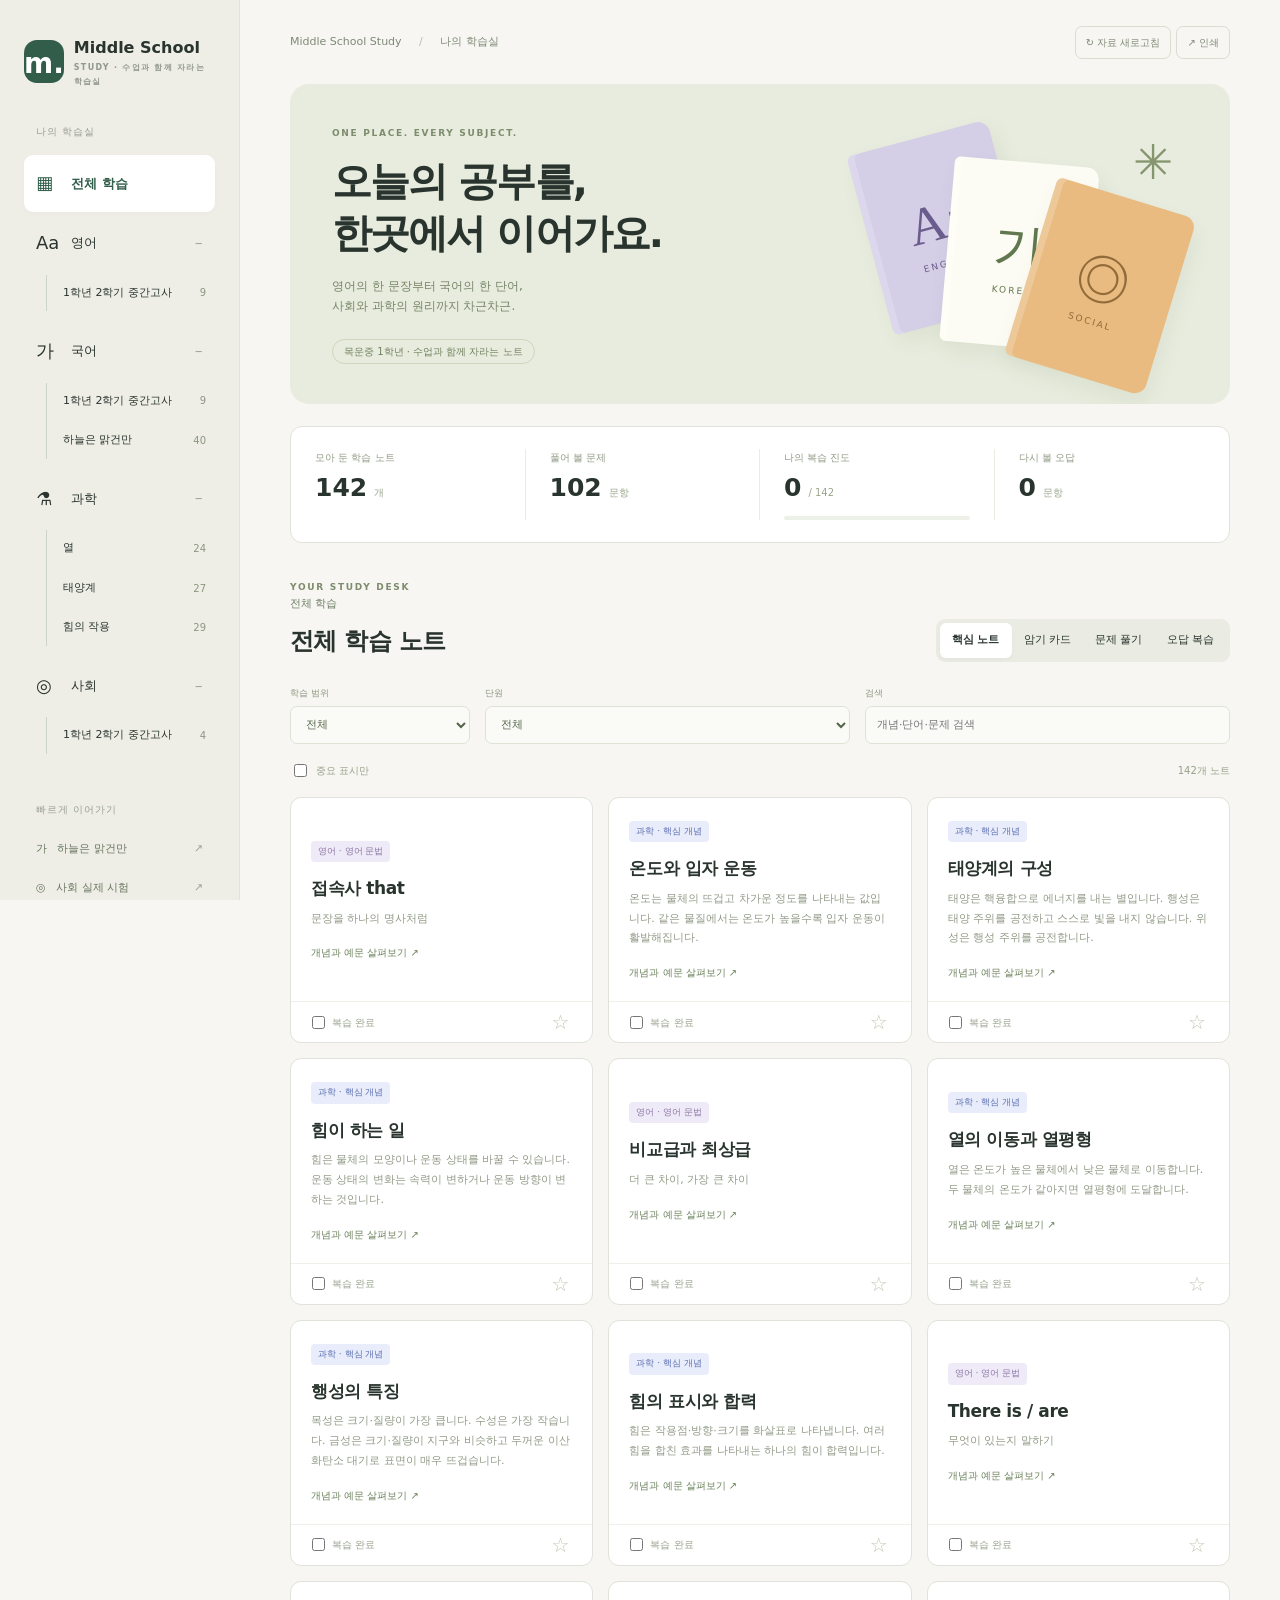
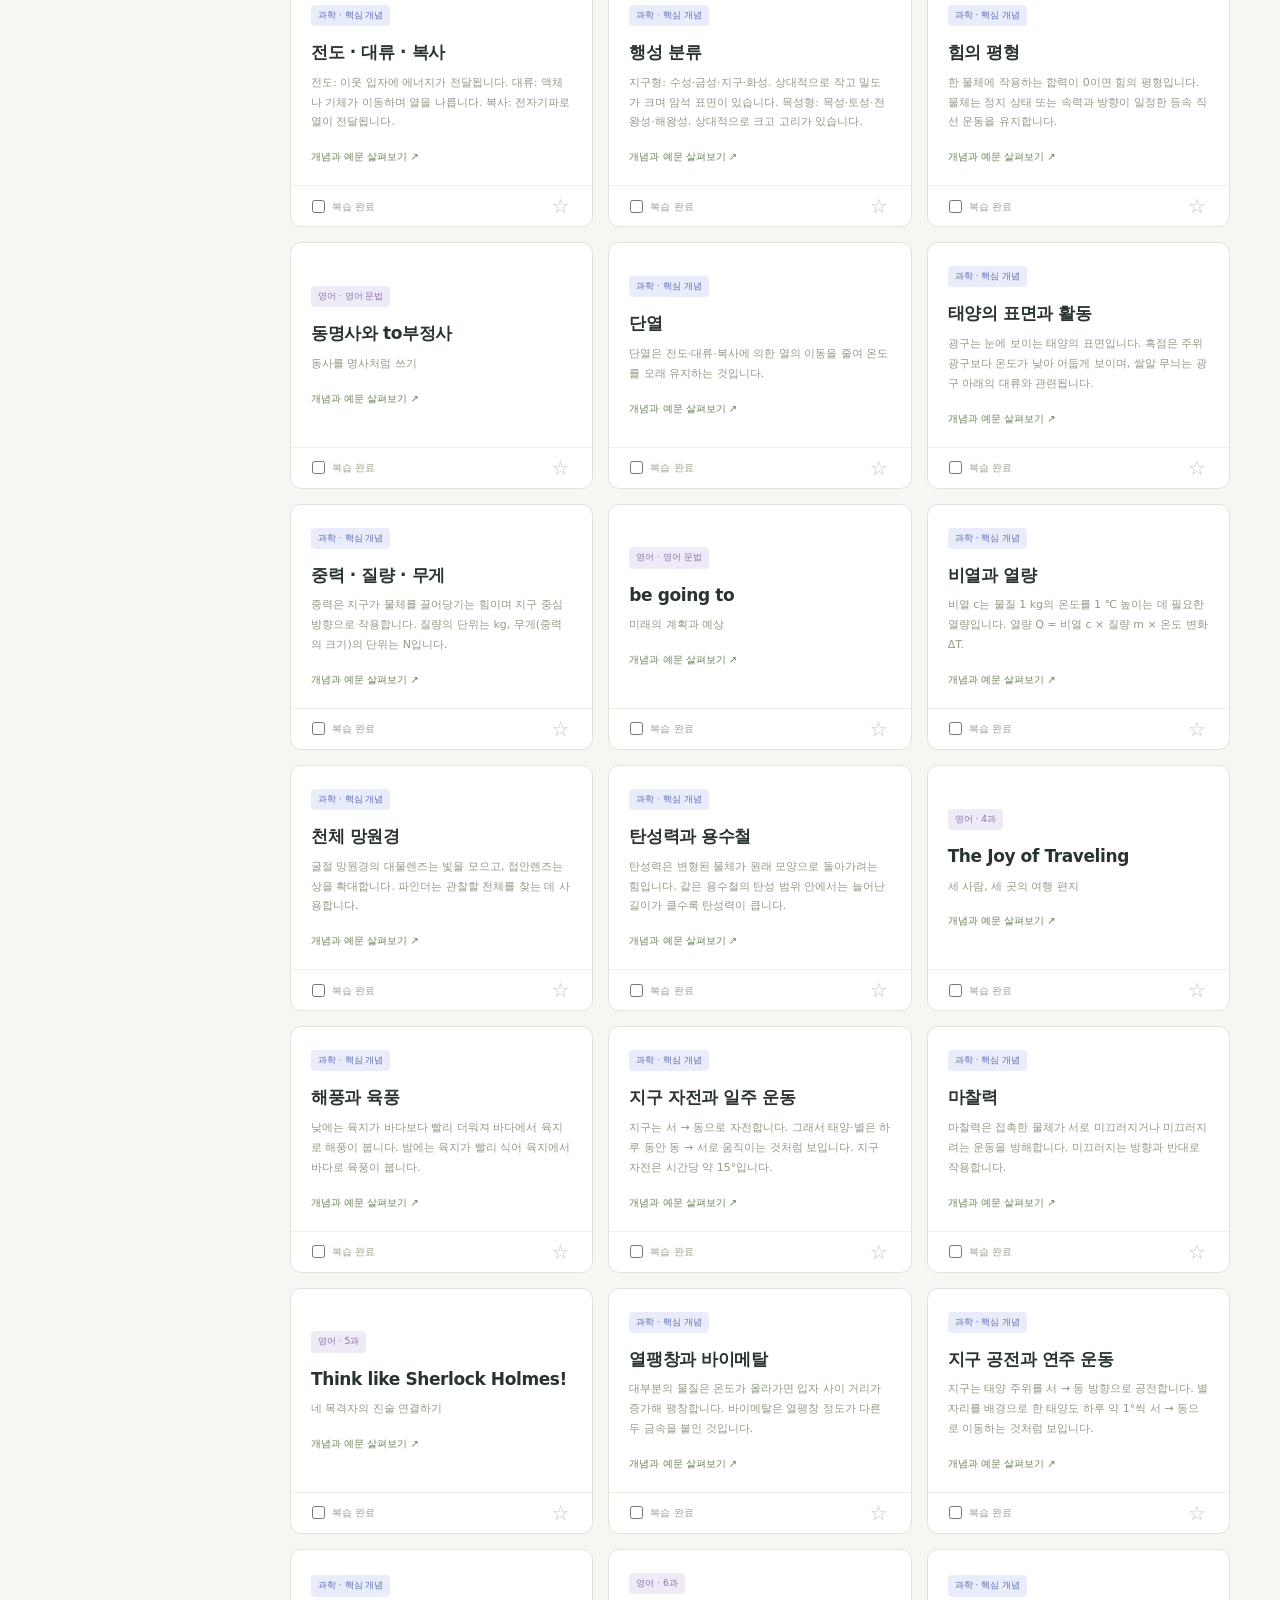
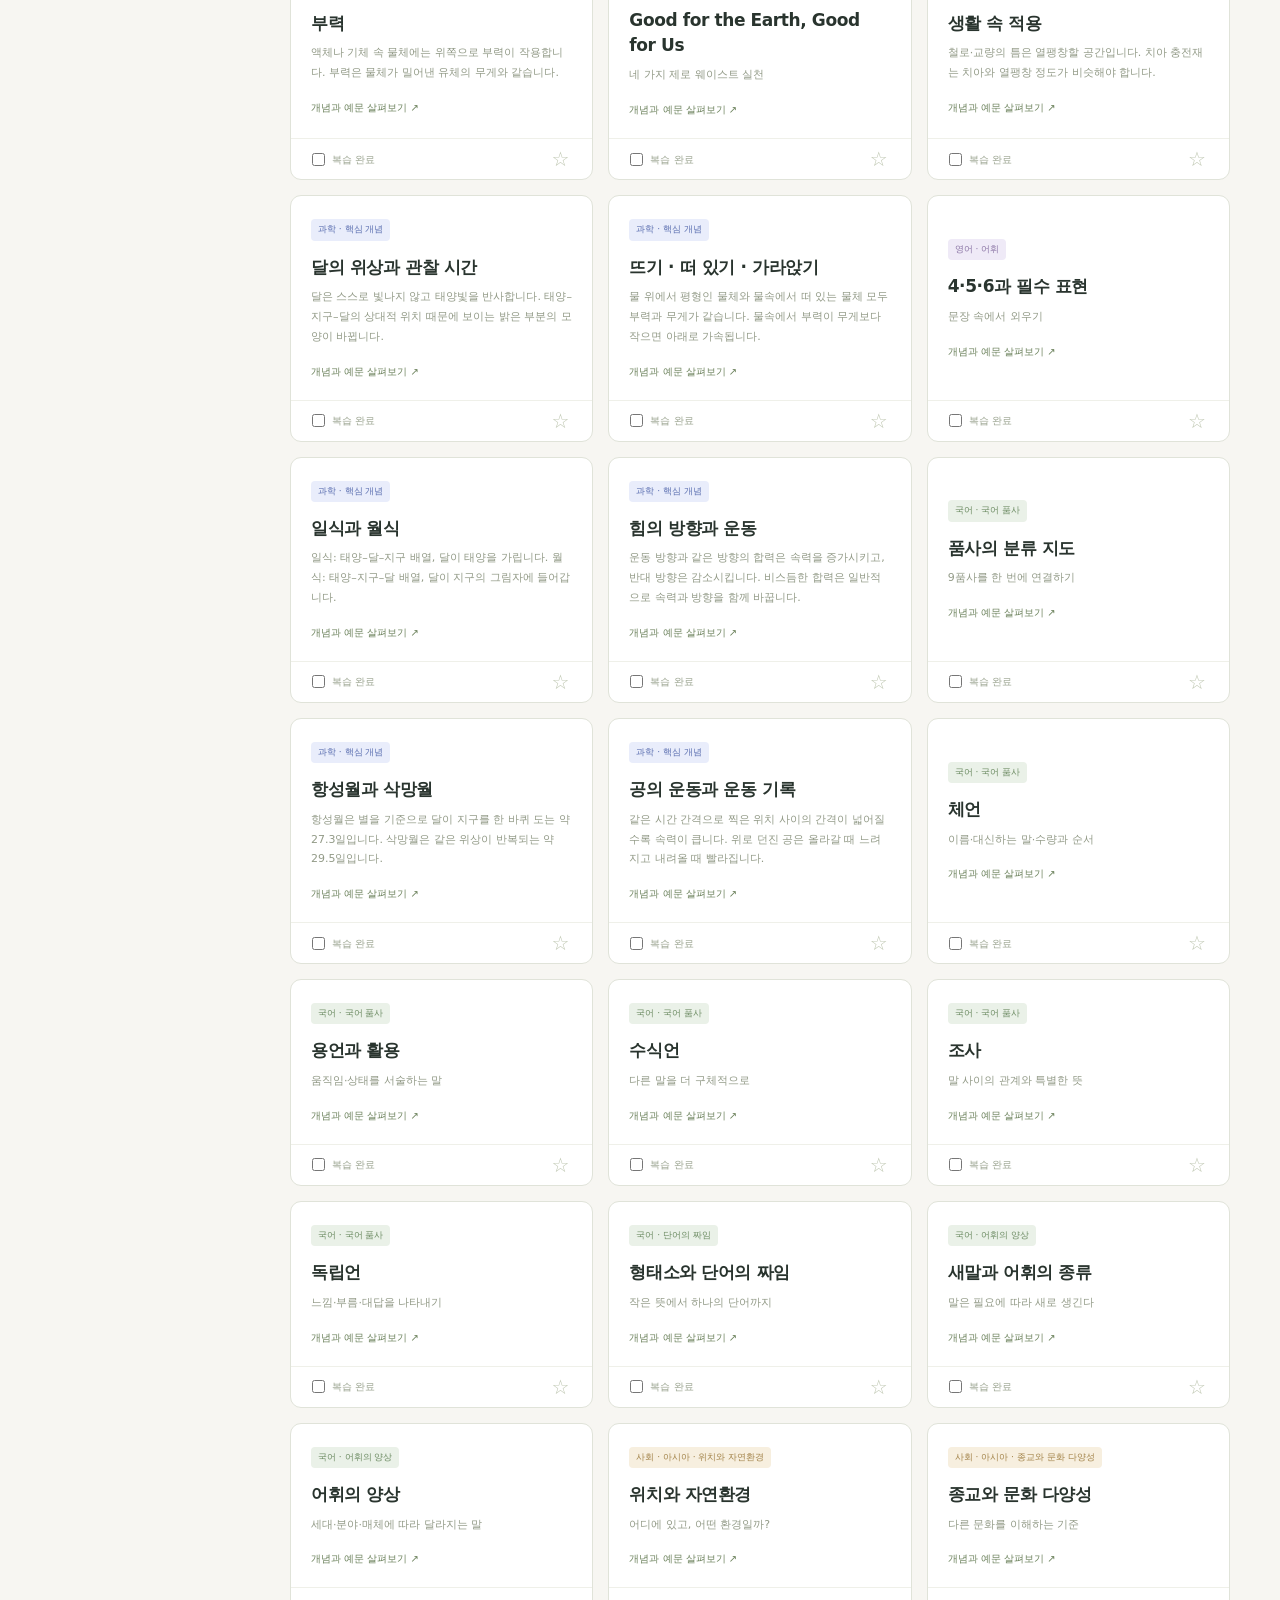
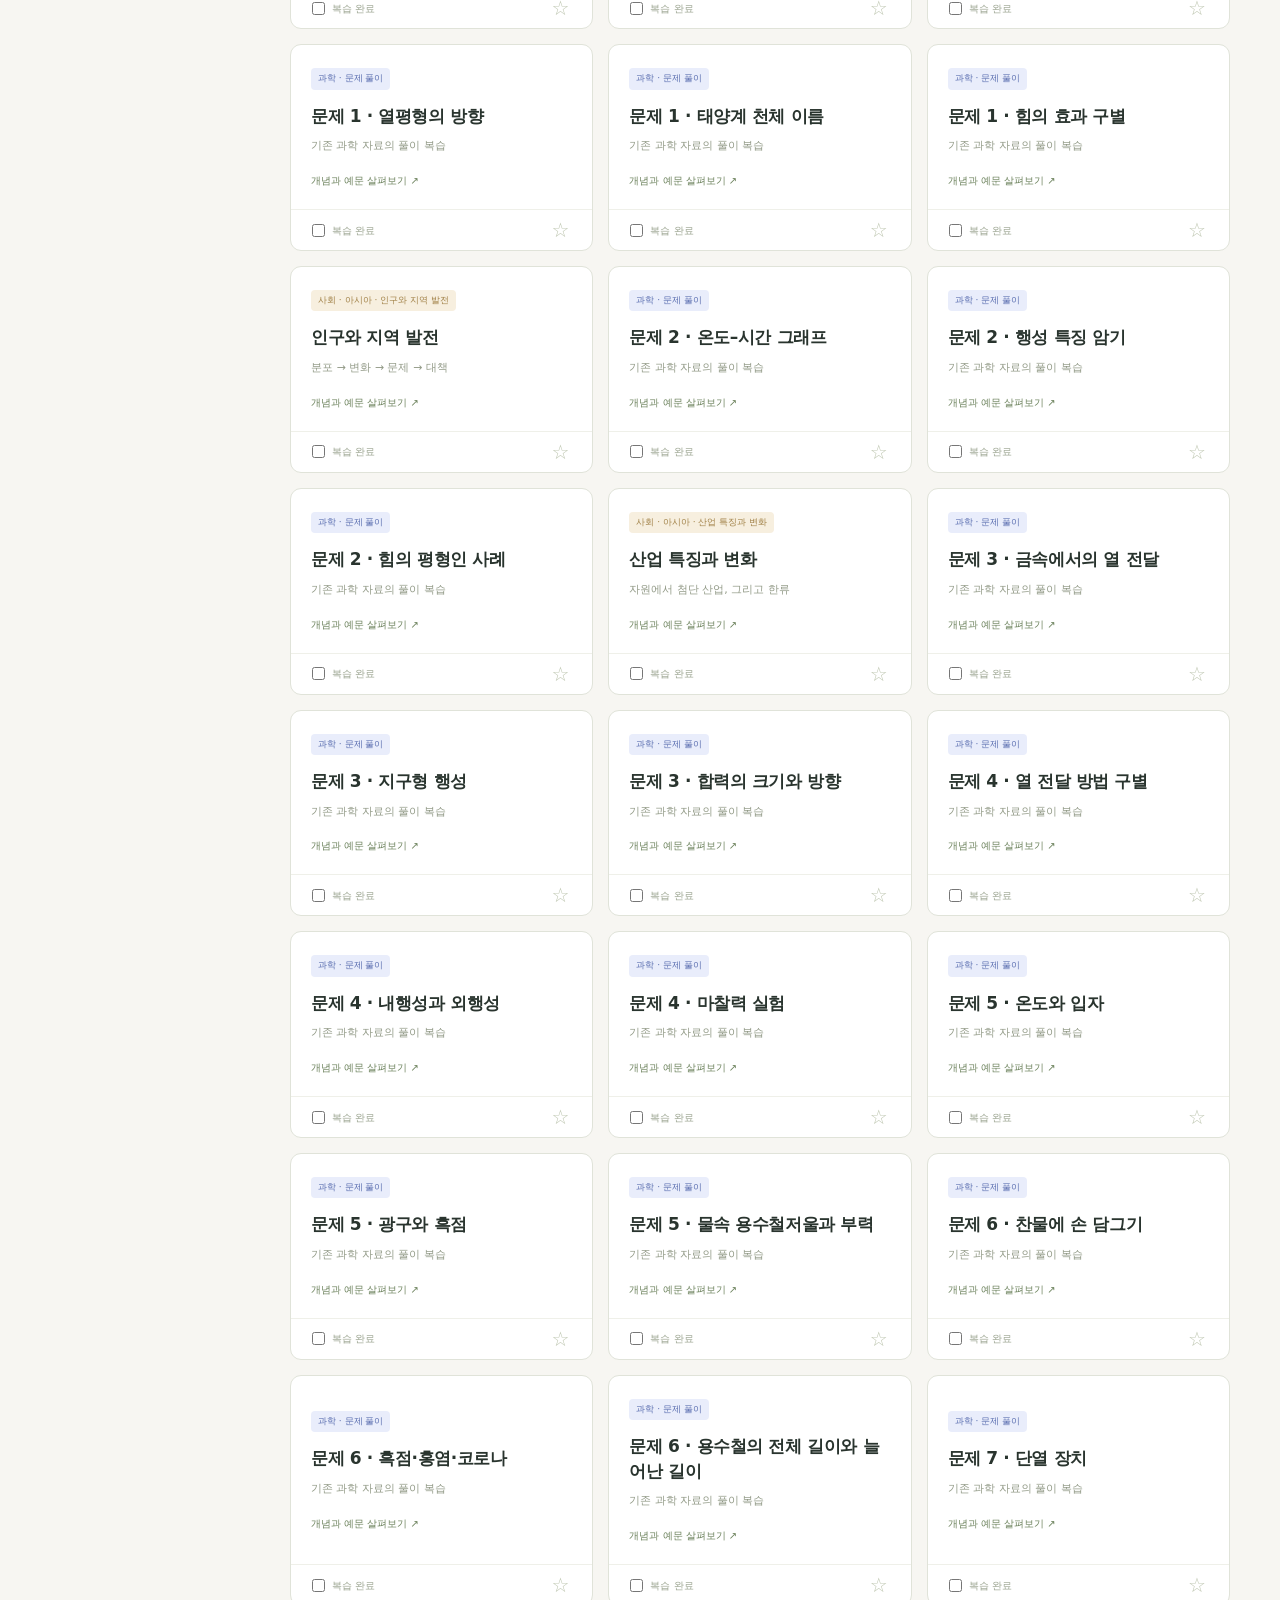
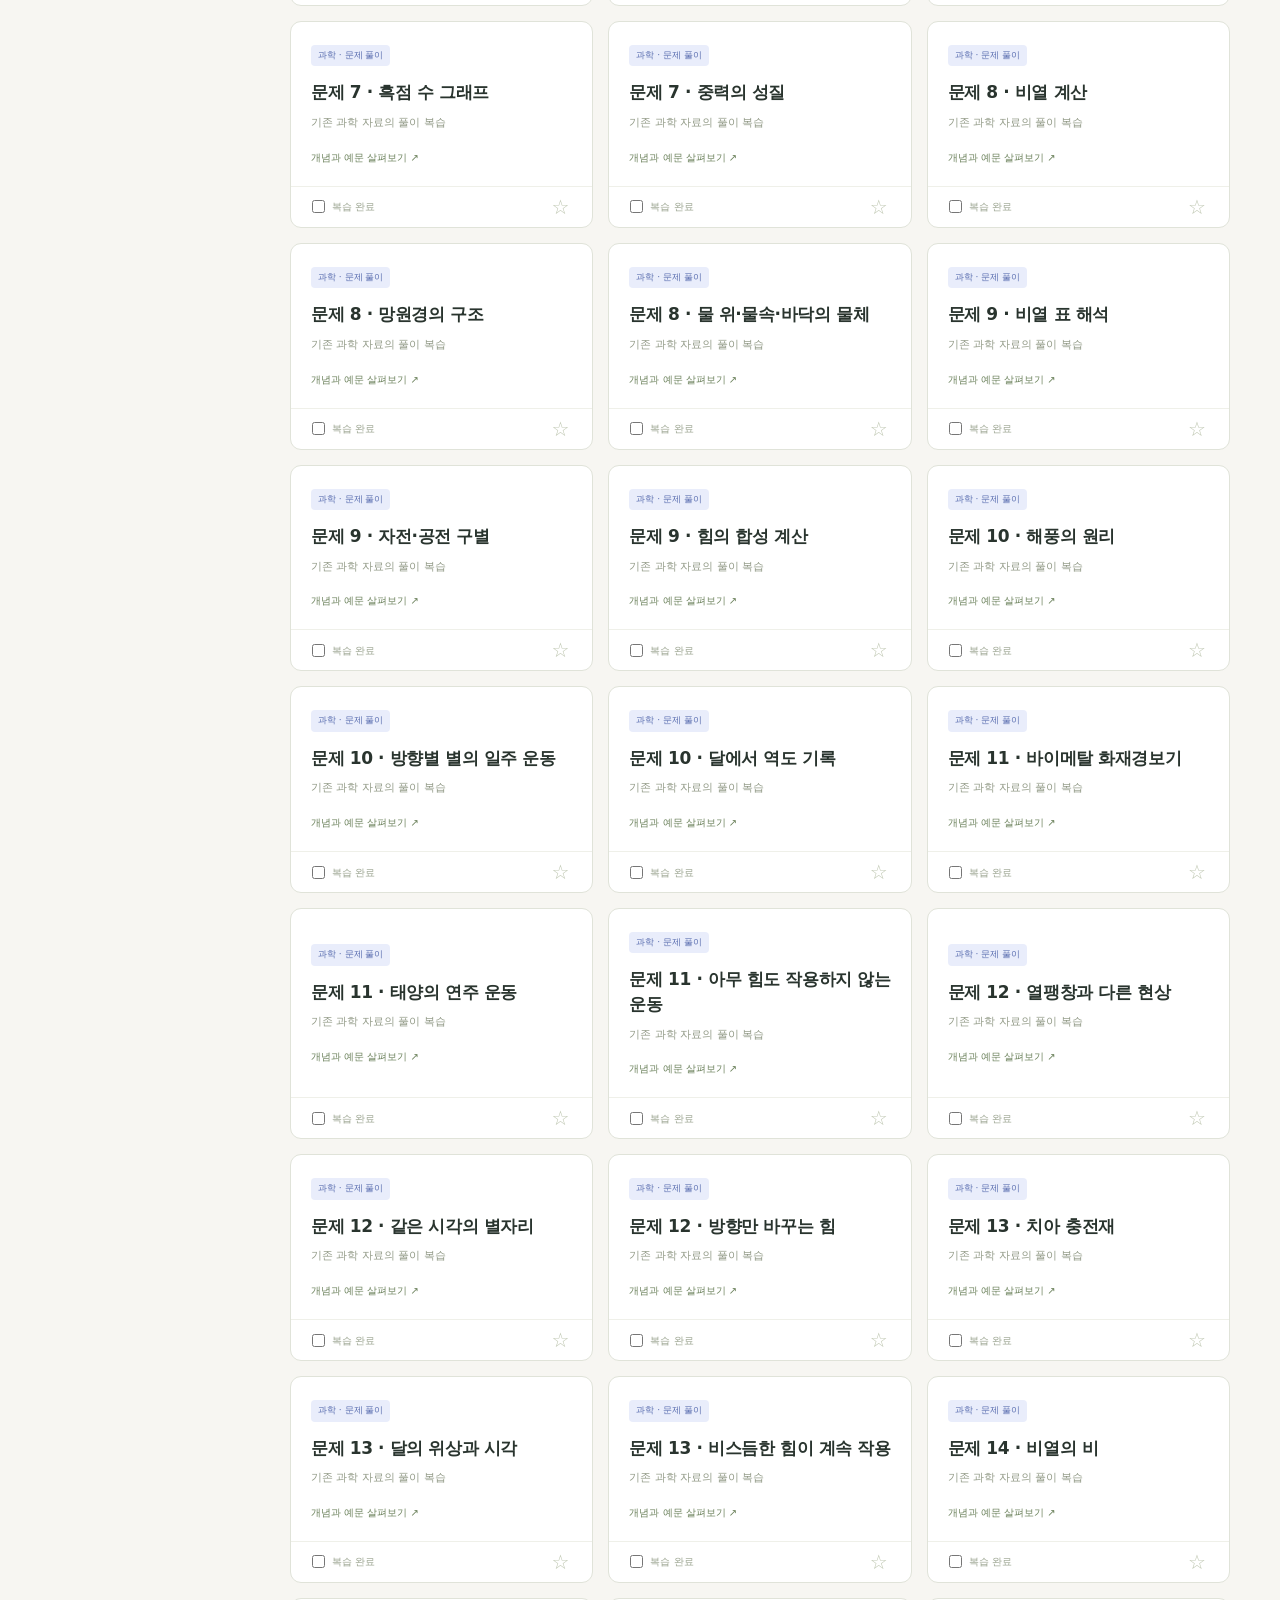
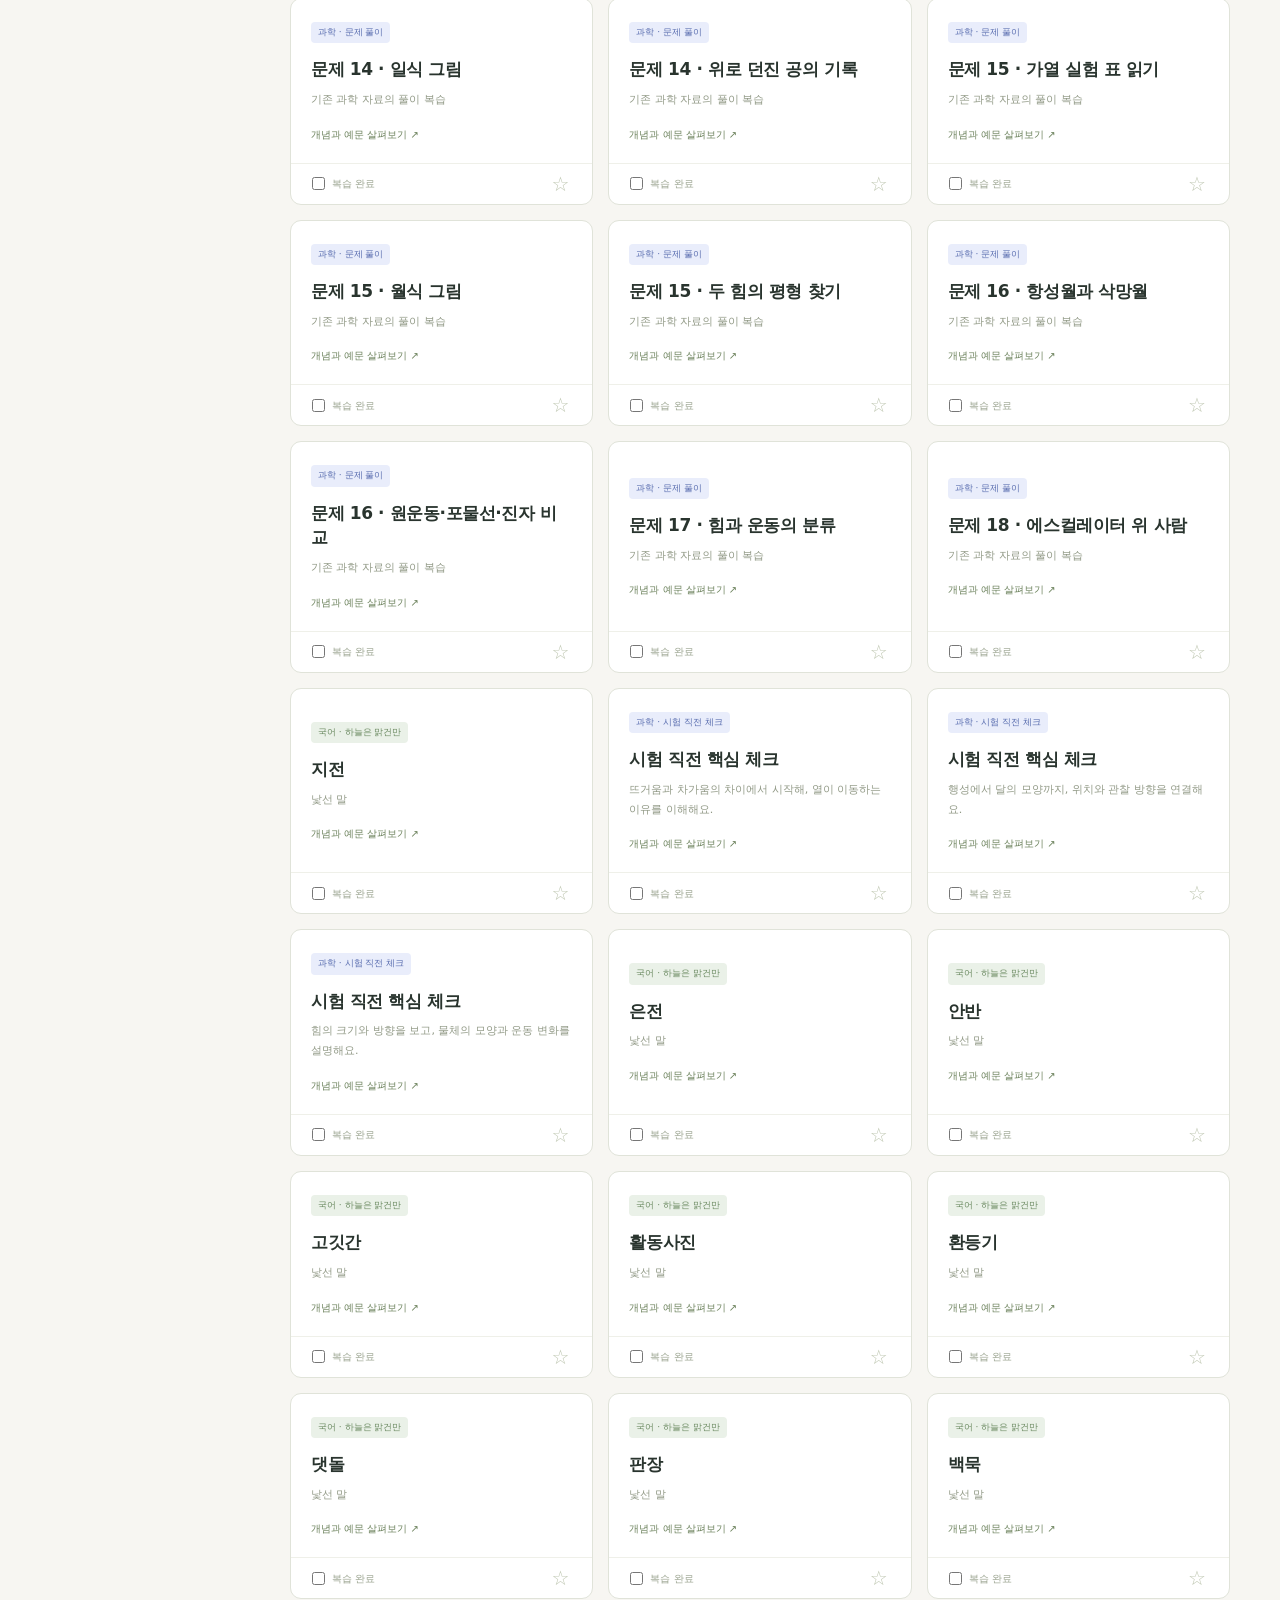
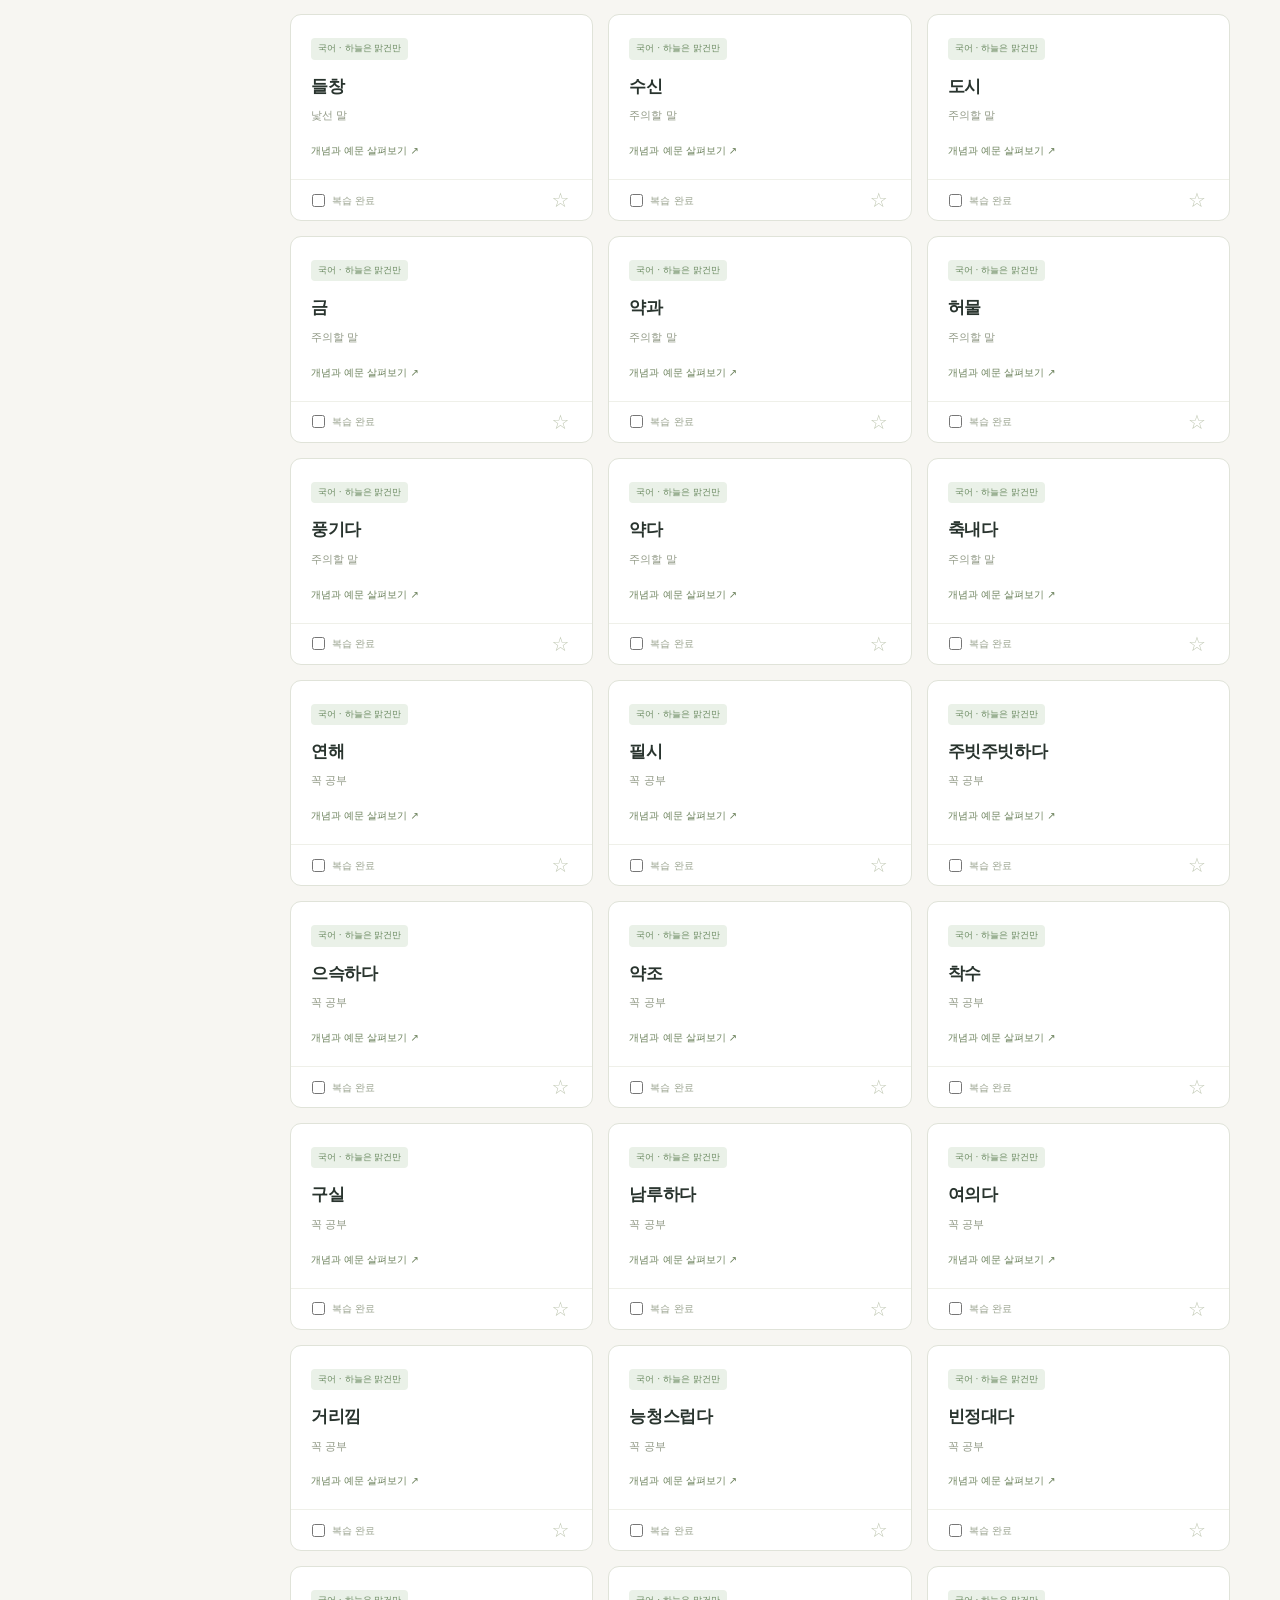
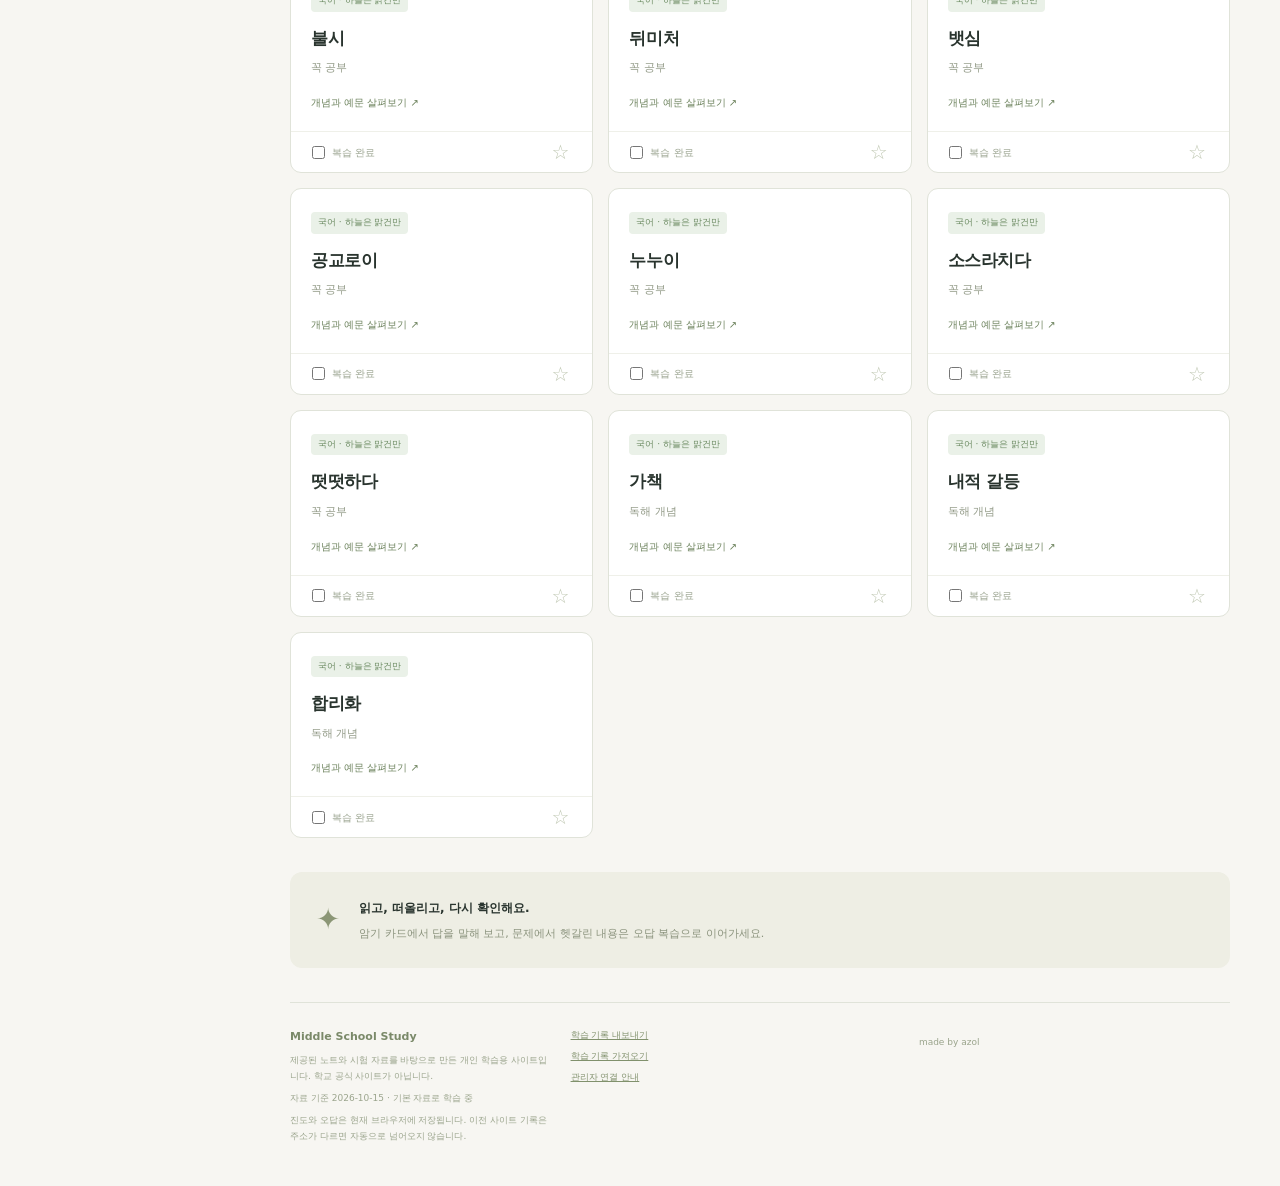
==== commit 58fa9c68: "Remove personal branding from title and use made by azol footer" ====
--- a/docs/index.html
+++ b/docs/index.html
@@ -1 +1 @@
-<!doctype html><html lang="ko"><head><meta charset="utf-8"><meta name="viewport" content="width=device-width,initial-scale=1"><meta name="theme-color" content="#f7f6f2"><meta name="description" content="목운중 1학년 영어·국어·사회·과학 통합 학습실. 개념과 어휘, 암기 카드, 사회 실제 시험과 오답 복습을 한곳에서."><title>Middle School Study · azolpharm</title><link rel="stylesheet" href="style.css"></head><body><aside><a class="brand" href="#"><b>m.</b><span>Middle School<small>STUDY · 수업과 함께 자라는 학습실</small></span></a><div class="nav-label">나의 학습실</div><nav id="subjects"></nav><div class="nav-label">빠르게 이어가기</div><button class="shortcut" data-short="vocab">가 &nbsp; 하늘은 맑건만 <span>↗</span></button><button class="shortcut" data-short="exam">◎ &nbsp; 사회 실제 시험 <span>↗</span></button><button class="shortcut" data-short="wrong">↺ &nbsp; 오답 다시 보기 <span id="wrongNav">0</span></button><div class="side-bottom"><i></i> 오늘 배운 만큼, 한 걸음.<p>중학교 1학년 학습 기록<br>made by azolpharm</p></div></aside><main><header><span>Middle School Study <em>/</em> 나의 학습실</span><div><button id="reload">↻ 자료 새로고침</button><button id="print">↗ 인쇄</button></div></header><section class="hero"><div class="hero-copy"><div class="eyebrow">ONE PLACE. EVERY SUBJECT.</div><h1>오늘의 공부를,<br>한곳에서 이어가요.</h1><p>영어의 한 문장부터 국어의 한 단어,<br>사회와 과학의 원리까지 차근차근.</p><span class="hero-tag">목운중 1학년 · 수업과 함께 자라는 노트</span></div><div class="art" aria-hidden="true"><div class="book blue">Aa <small>ENGLISH</small></div><div class="book green">가 <small>KOREAN</small></div><div class="book orange">◎ <small>SOCIAL</small></div><span>✳</span></div></section><section id="stats" class="stats"></section><section class="study"><div class="section-top"><div><div class="eyebrow">YOUR STUDY DESK</div><p id="breadcrumb" class="breadcrumb"></p><h2 id="heading">전체 학습 노트</h2></div><div class="view-tabs" id="modes"><button data-mode="notes">핵심 노트</button><button data-mode="flash">암기 카드</button><button data-mode="quiz">문제 풀기</button><button data-mode="wrong">오답 복습</button></div></div><div class="filters"><label>학습 범위<select id="term" aria-label="학습 범위"></select></label><label>단원<select id="unit" aria-label="단원"></select></label><label class="search-label">검색<input id="search" type="search" placeholder="개념·단어·문제 검색"></label></div><div class="minor"><label><input type="checkbox" id="starOnly"> 중요 표시만</label><span id="resultCount"></span></div><div id="scienceTools"></div><div id="content" aria-live="polite"><p class="empty">학습 자료를 불러오고 있어요.</p></div></section><section class="study-tip"><span>✦</span><div><b>읽고, 떠올리고, 다시 확인해요.</b><p>암기 카드에서 답을 말해 보고, 문제에서 헷갈린 내용은 오답 복습으로 이어가세요.</p></div></section><footer><div><b>Middle School Study</b><p>제공된 노트와 시험 자료를 바탕으로 만든 개인 학습용 사이트입니다. 학교 공식 사이트가 아닙니다.</p><p id="syncStatus">자료 확인 중</p><p>진도와 오답은 현재 브라우저에 저장됩니다. 이전 사이트 기록은 주소가 다르면 자동으로 넘어오지 않습니다.</p></div><div class="record-actions"><button id="export">학습 기록 내보내기</button><button id="import">학습 기록 가져오기</button><input id="importFile" type="file" accept="application/json" hidden><a href="setup.html">관리자 연결 안내</a></div></footer></main><dialog id="detail"><div class="dialog-top"><span id="detailTag"></span><button id="close" aria-label="닫기">✕</button></div><div id="detailBody"></div></dialog><div id="toast" role="status" hidden></div><script src="config.js"></script><script src="app.js"></script></body></html>
+<!doctype html><html lang="ko"><head><meta charset="utf-8"><meta name="viewport" content="width=device-width,initial-scale=1"><meta name="theme-color" content="#f7f6f2"><meta name="description" content="목운중 1학년 영어·국어·사회·과학 통합 학습실. 개념과 어휘, 암기 카드, 사회 실제 시험과 오답 복습을 한곳에서."><title>Middle School Study</title><link rel="stylesheet" href="style.css"></head><body><aside><a class="brand" href="#"><b>m.</b><span>Middle School<small>STUDY · 수업과 함께 자라는 학습실</small></span></a><div class="nav-label">나의 학습실</div><nav id="subjects"></nav><div class="nav-label">빠르게 이어가기</div><button class="shortcut" data-short="vocab">가 &nbsp; 하늘은 맑건만 <span>↗</span></button><button class="shortcut" data-short="exam">◎ &nbsp; 사회 실제 시험 <span>↗</span></button><button class="shortcut" data-short="wrong">↺ &nbsp; 오답 다시 보기 <span id="wrongNav">0</span></button><div class="side-bottom"><i></i> 오늘 배운 만큼, 한 걸음.<p>중학교 1학년 학습 기록</p></div></aside><main><header><span>Middle School Study <em>/</em> 나의 학습실</span><div><button id="reload">↻ 자료 새로고침</button><button id="print">↗ 인쇄</button></div></header><section class="hero"><div class="hero-copy"><div class="eyebrow">ONE PLACE. EVERY SUBJECT.</div><h1>오늘의 공부를,<br>한곳에서 이어가요.</h1><p>영어의 한 문장부터 국어의 한 단어,<br>사회와 과학의 원리까지 차근차근.</p><span class="hero-tag">목운중 1학년 · 수업과 함께 자라는 노트</span></div><div class="art" aria-hidden="true"><div class="book blue">Aa <small>ENGLISH</small></div><div class="book green">가 <small>KOREAN</small></div><div class="book orange">◎ <small>SOCIAL</small></div><span>✳</span></div></section><section id="stats" class="stats"></section><section class="study"><div class="section-top"><div><div class="eyebrow">YOUR STUDY DESK</div><p id="breadcrumb" class="breadcrumb"></p><h2 id="heading">전체 학습 노트</h2></div><div class="view-tabs" id="modes"><button data-mode="notes">핵심 노트</button><button data-mode="flash">암기 카드</button><button data-mode="quiz">문제 풀기</button><button data-mode="wrong">오답 복습</button></div></div><div class="filters"><label>학습 범위<select id="term" aria-label="학습 범위"></select></label><label>단원<select id="unit" aria-label="단원"></select></label><label class="search-label">검색<input id="search" type="search" placeholder="개념·단어·문제 검색"></label></div><div class="minor"><label><input type="checkbox" id="starOnly"> 중요 표시만</label><span id="resultCount"></span></div><div id="scienceTools"></div><div id="content" aria-live="polite"><p class="empty">학습 자료를 불러오고 있어요.</p></div></section><section class="study-tip"><span>✦</span><div><b>읽고, 떠올리고, 다시 확인해요.</b><p>암기 카드에서 답을 말해 보고, 문제에서 헷갈린 내용은 오답 복습으로 이어가세요.</p></div></section><footer><div><b>Middle School Study</b><p>제공된 노트와 시험 자료를 바탕으로 만든 개인 학습용 사이트입니다. 학교 공식 사이트가 아닙니다.</p><p id="syncStatus">자료 확인 중</p><p>진도와 오답은 현재 브라우저에 저장됩니다. 이전 사이트 기록은 주소가 다르면 자동으로 넘어오지 않습니다.</p></div><div class="record-actions"><button id="export">학습 기록 내보내기</button><button id="import">학습 기록 가져오기</button><input id="importFile" type="file" accept="application/json" hidden><a href="setup.html">관리자 연결 안내</a></div><p style="width:100%;text-align:center">made by azol</p></footer></main><dialog id="detail"><div class="dialog-top"><span id="detailTag"></span><button id="close" aria-label="닫기">✕</button></div><div id="detailBody"></div></dialog><div id="toast" role="status" hidden></div><script src="config.js"></script><script src="app.js"></script></body></html>
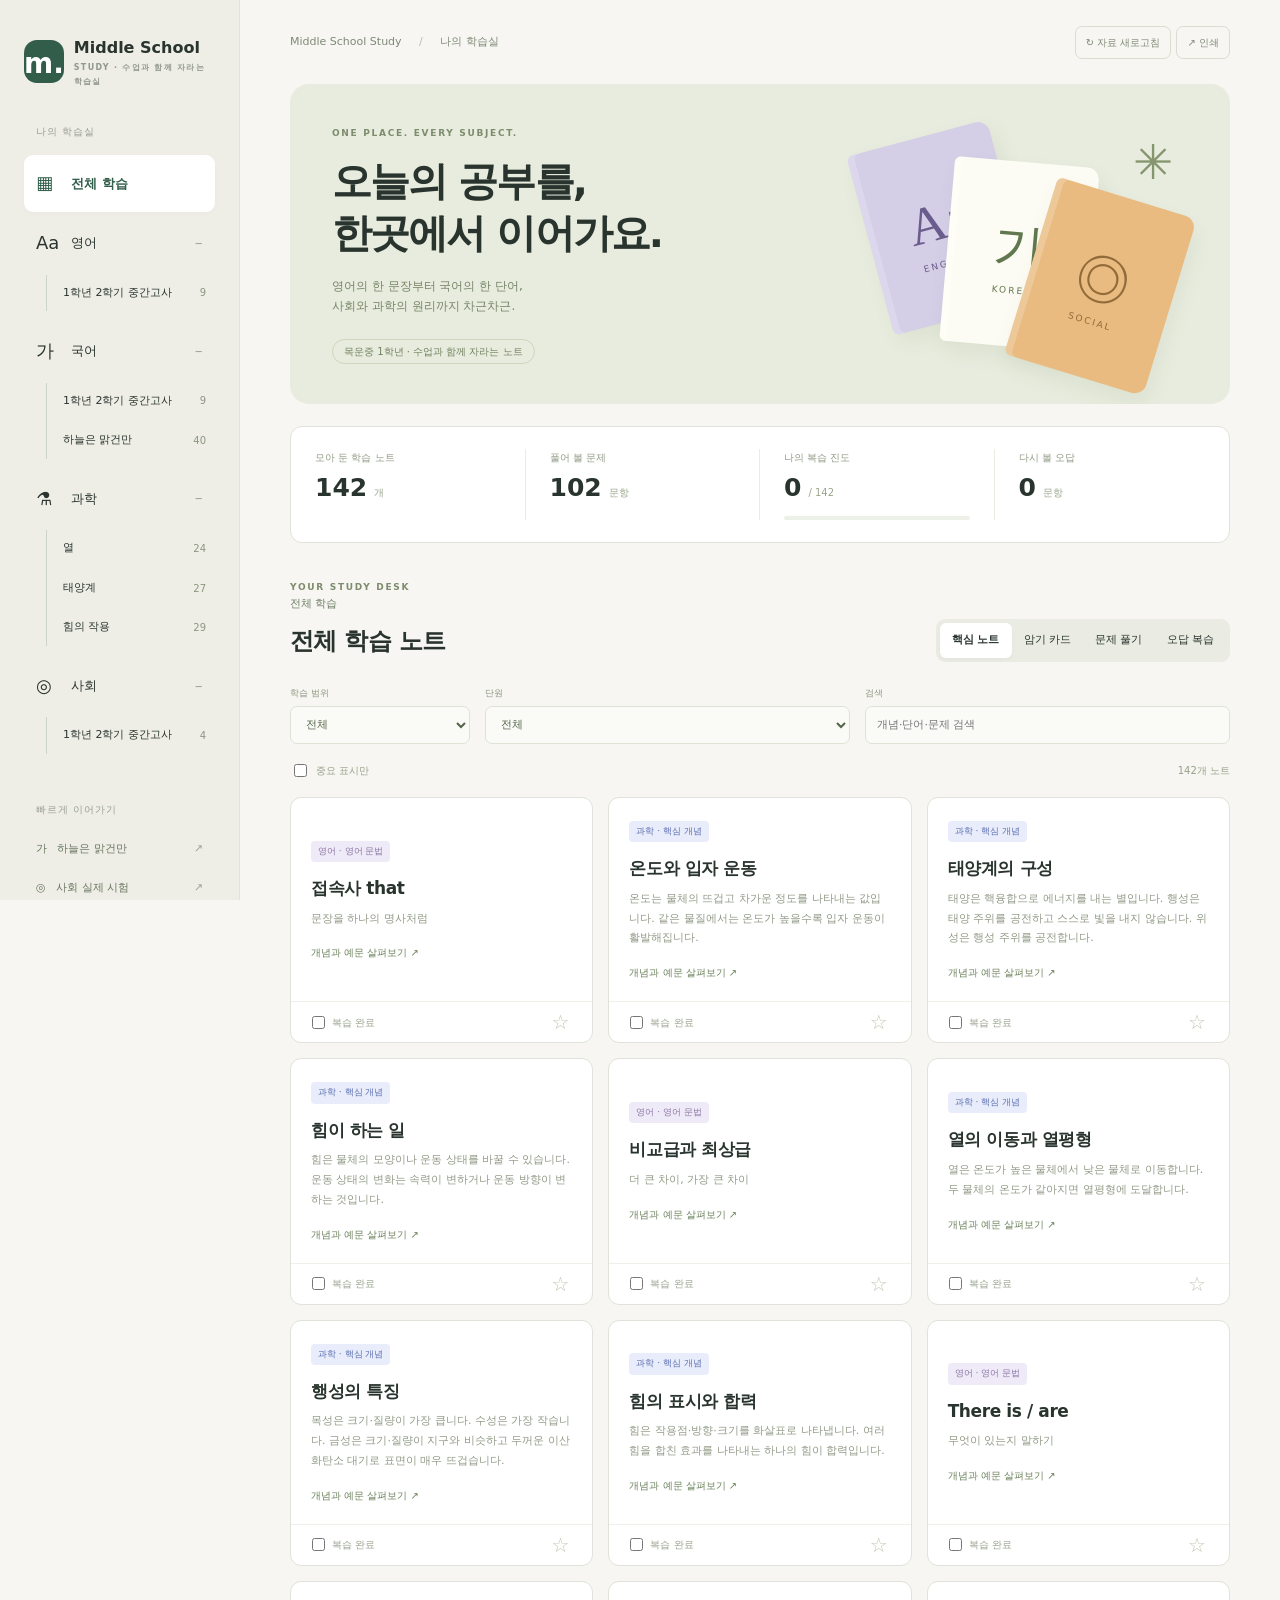
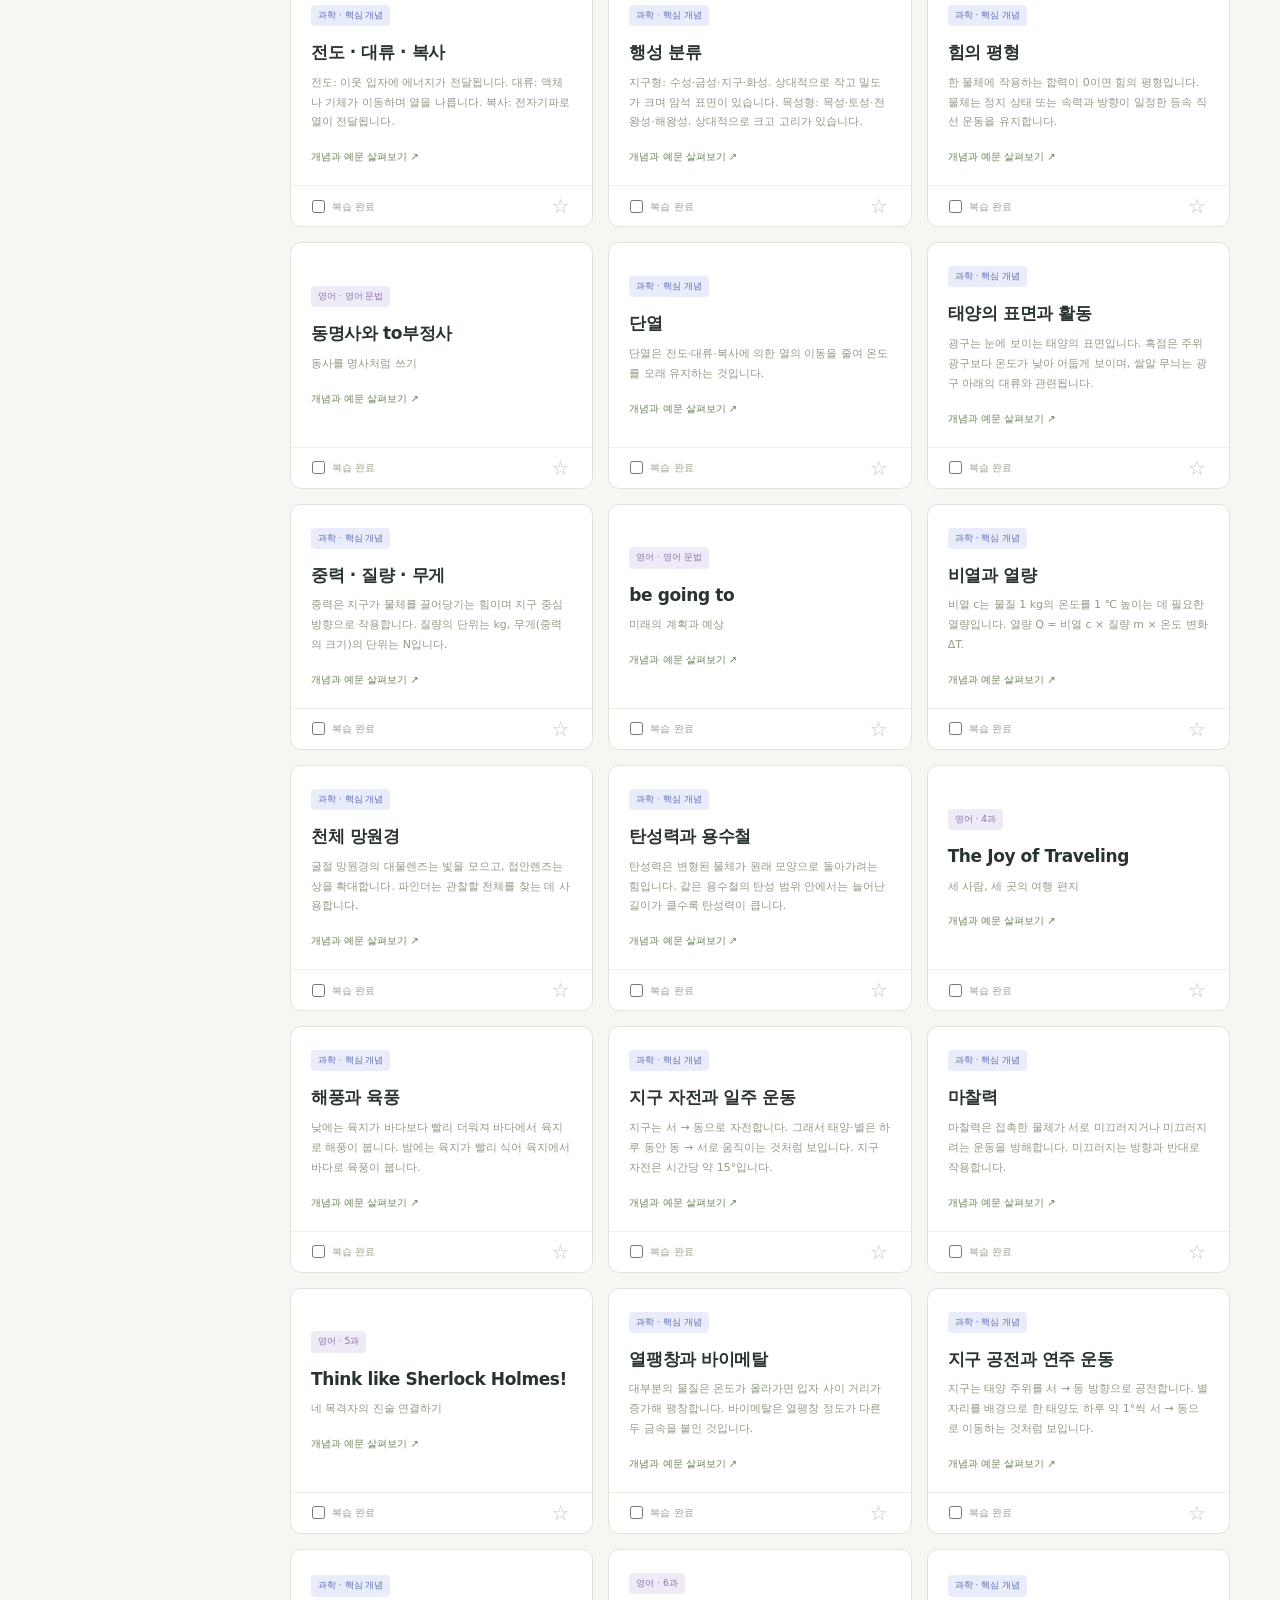
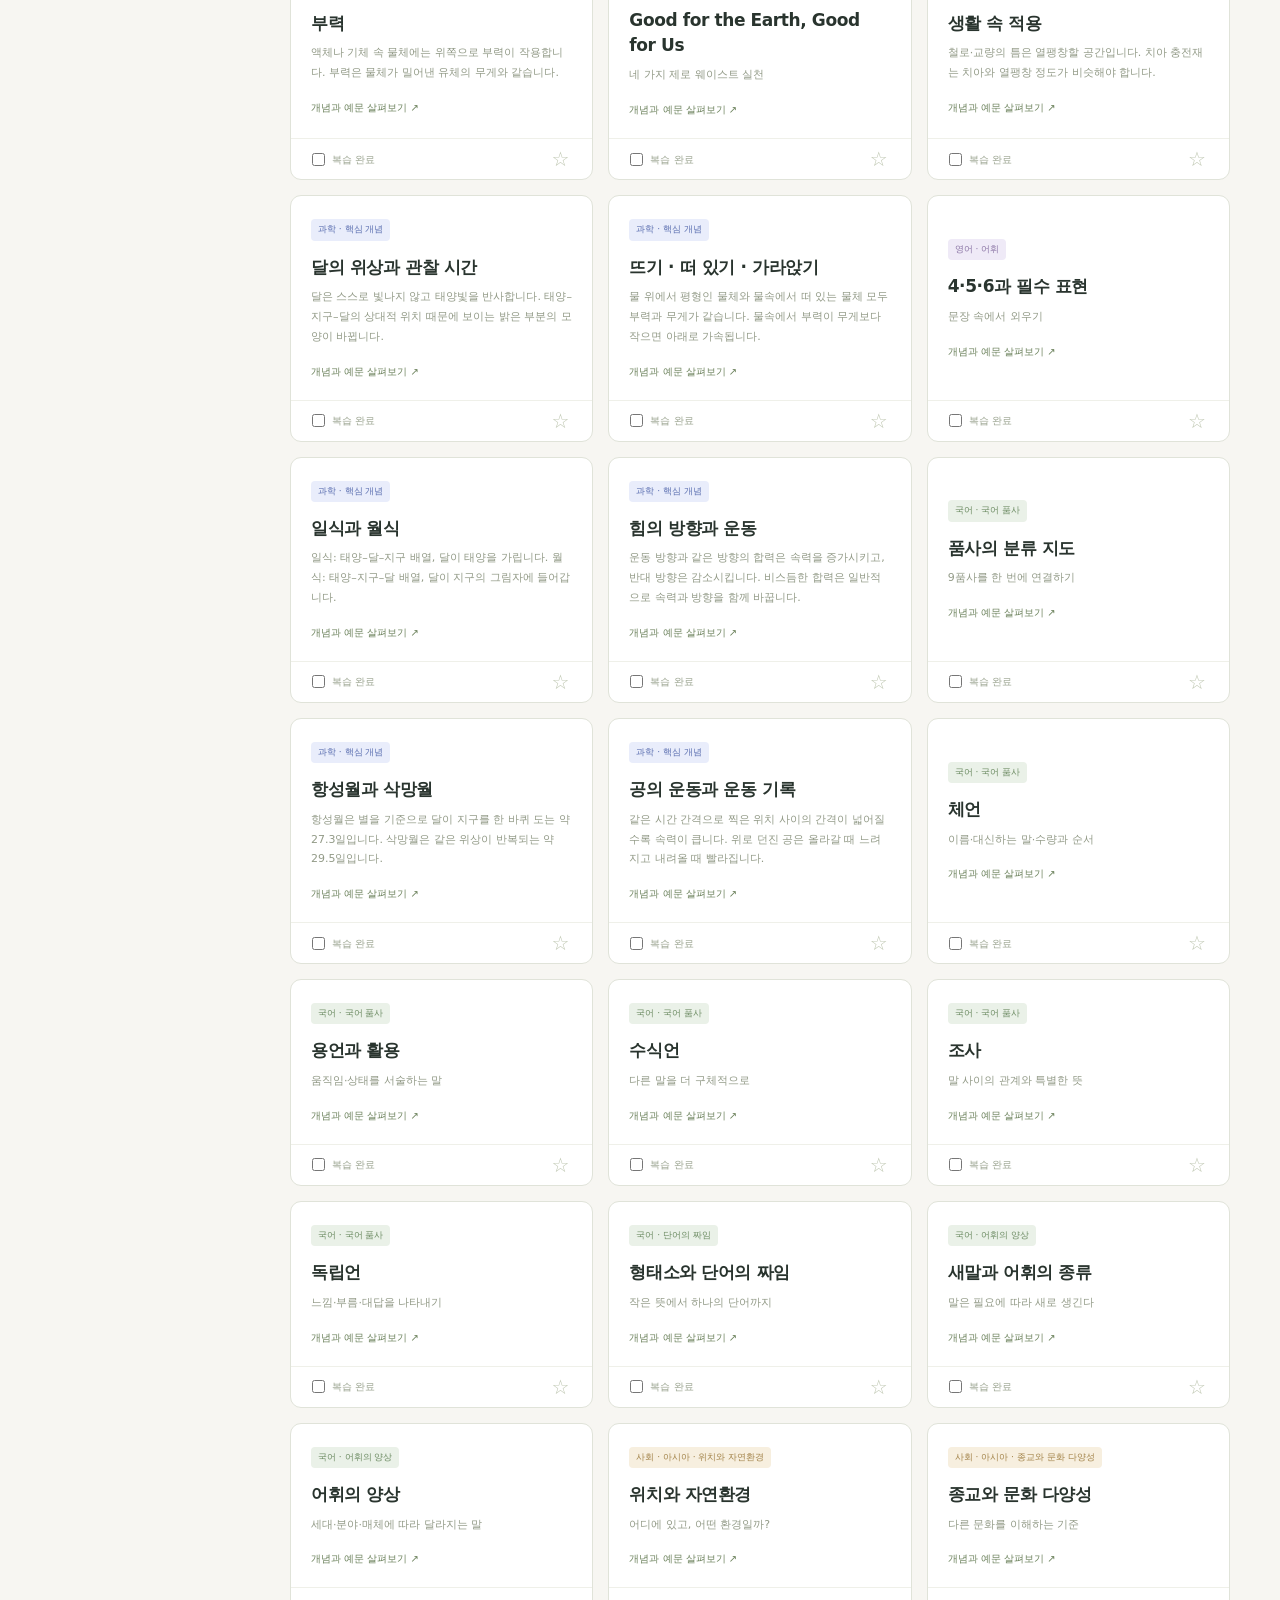
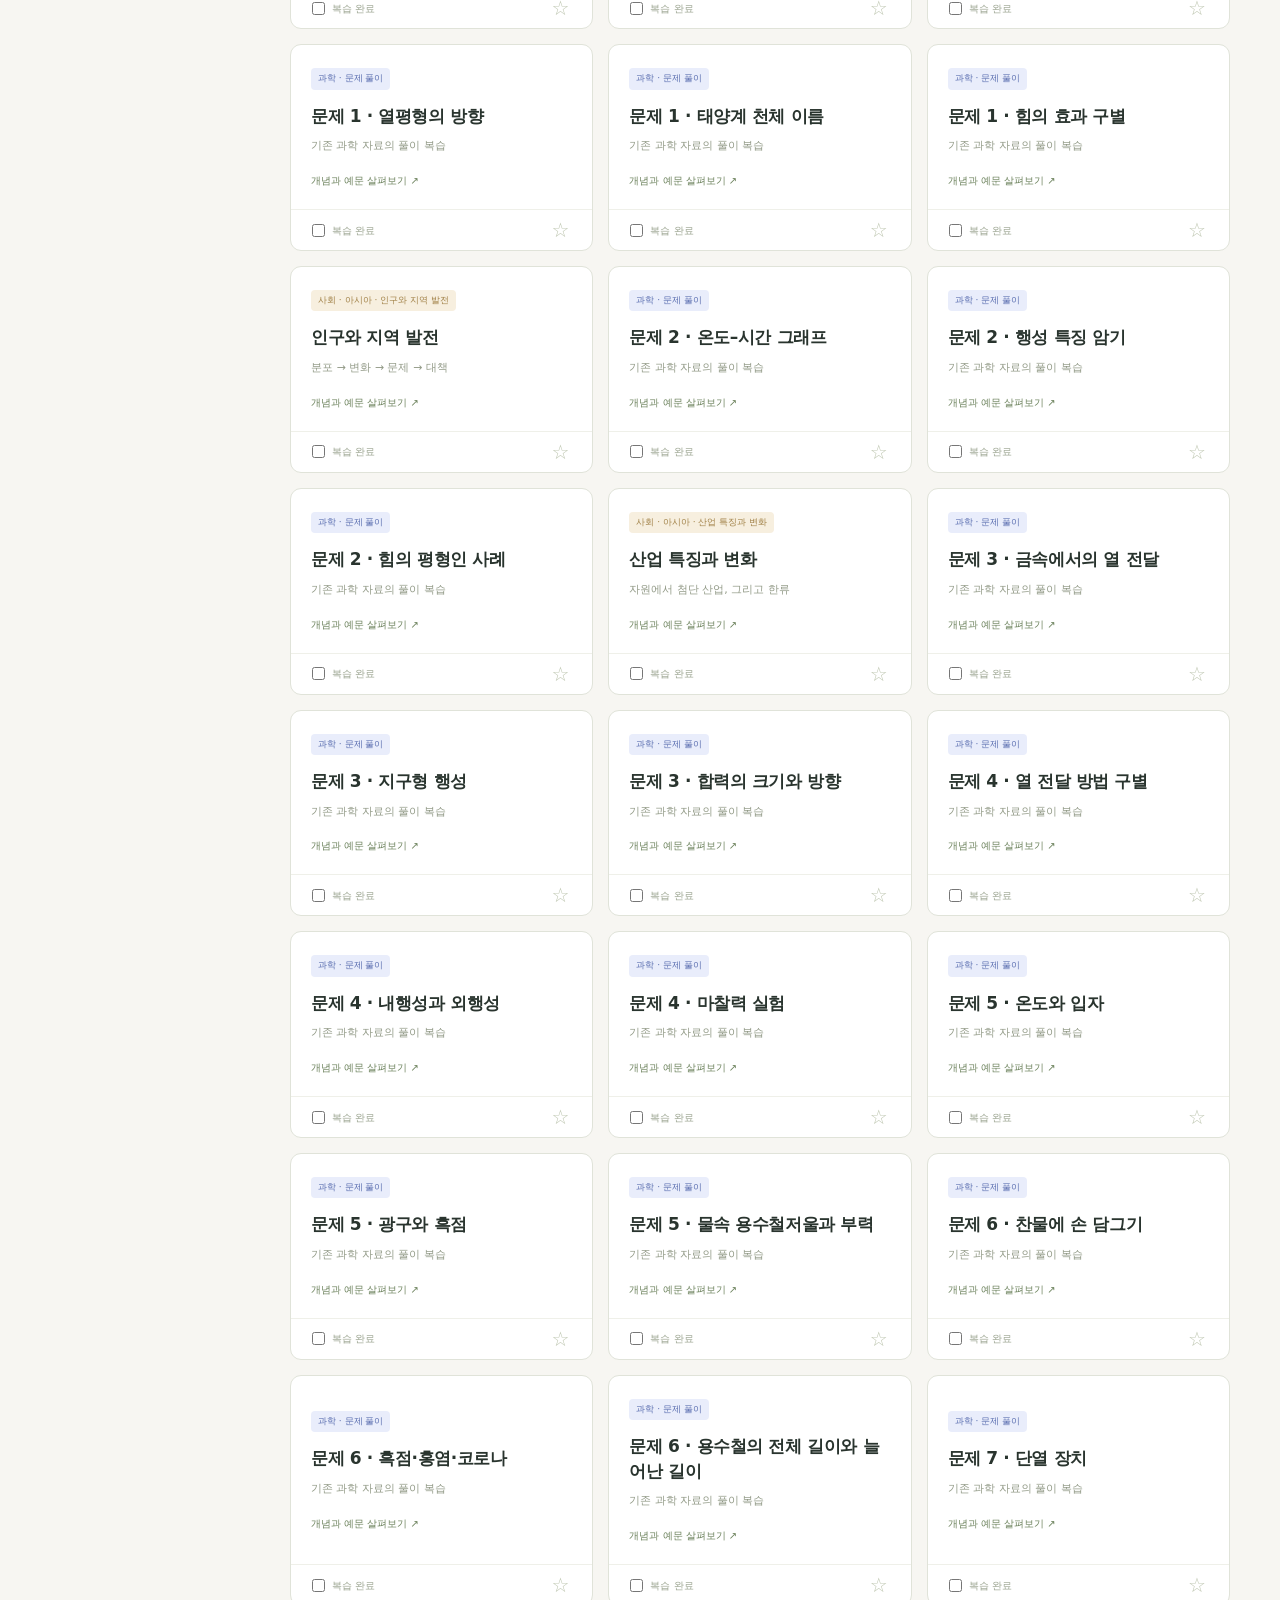
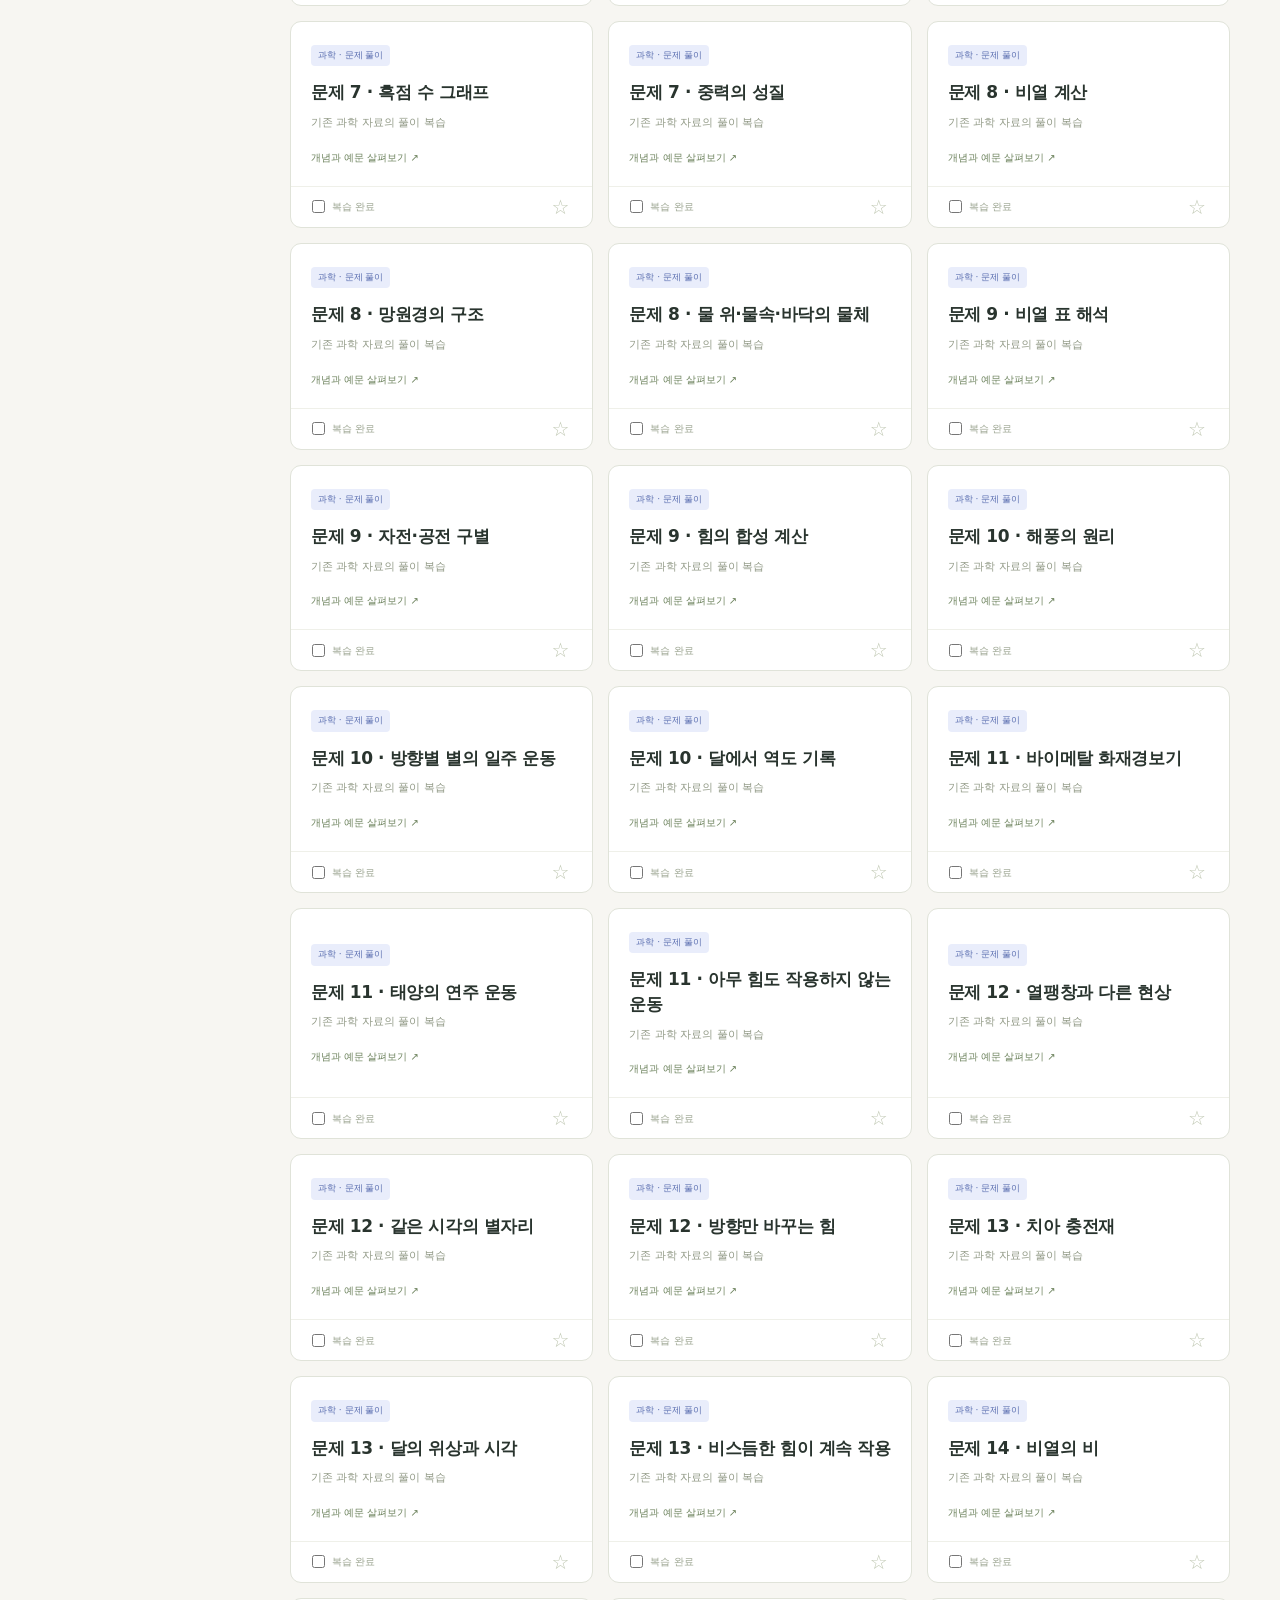
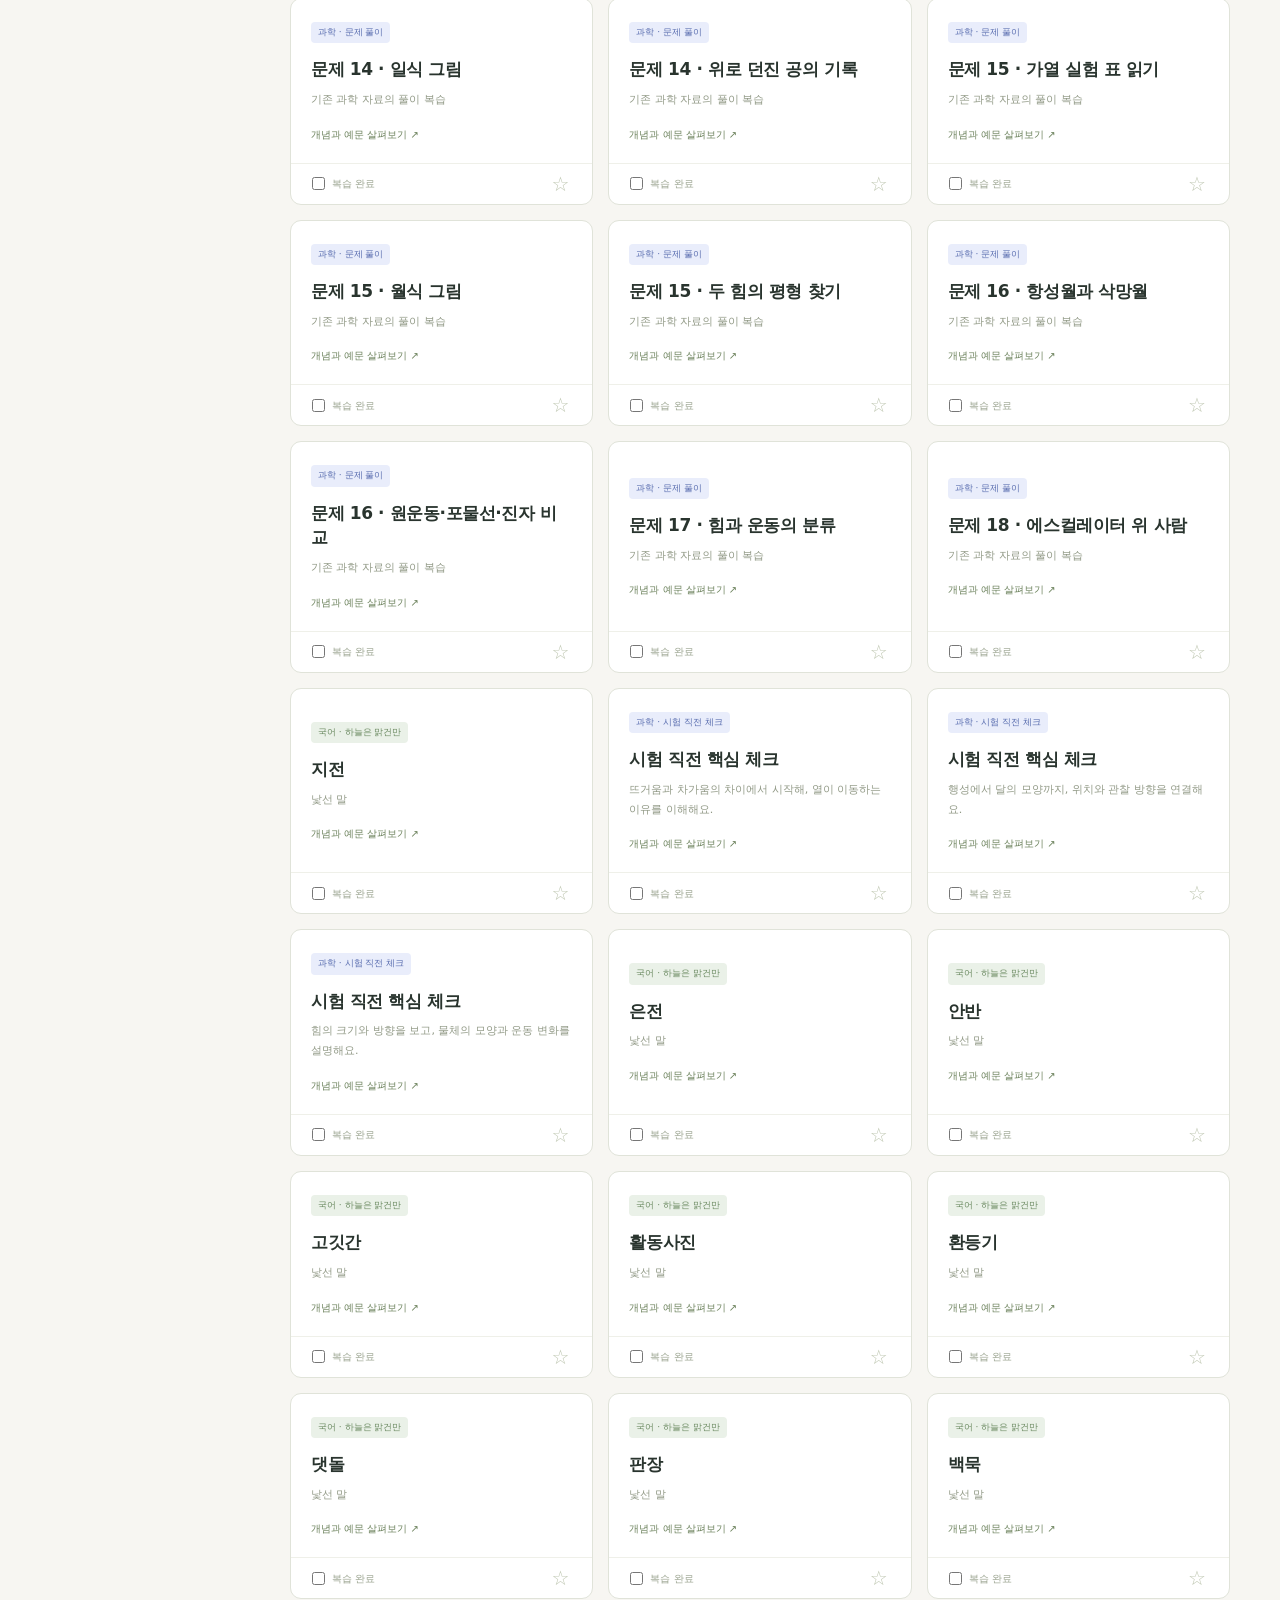
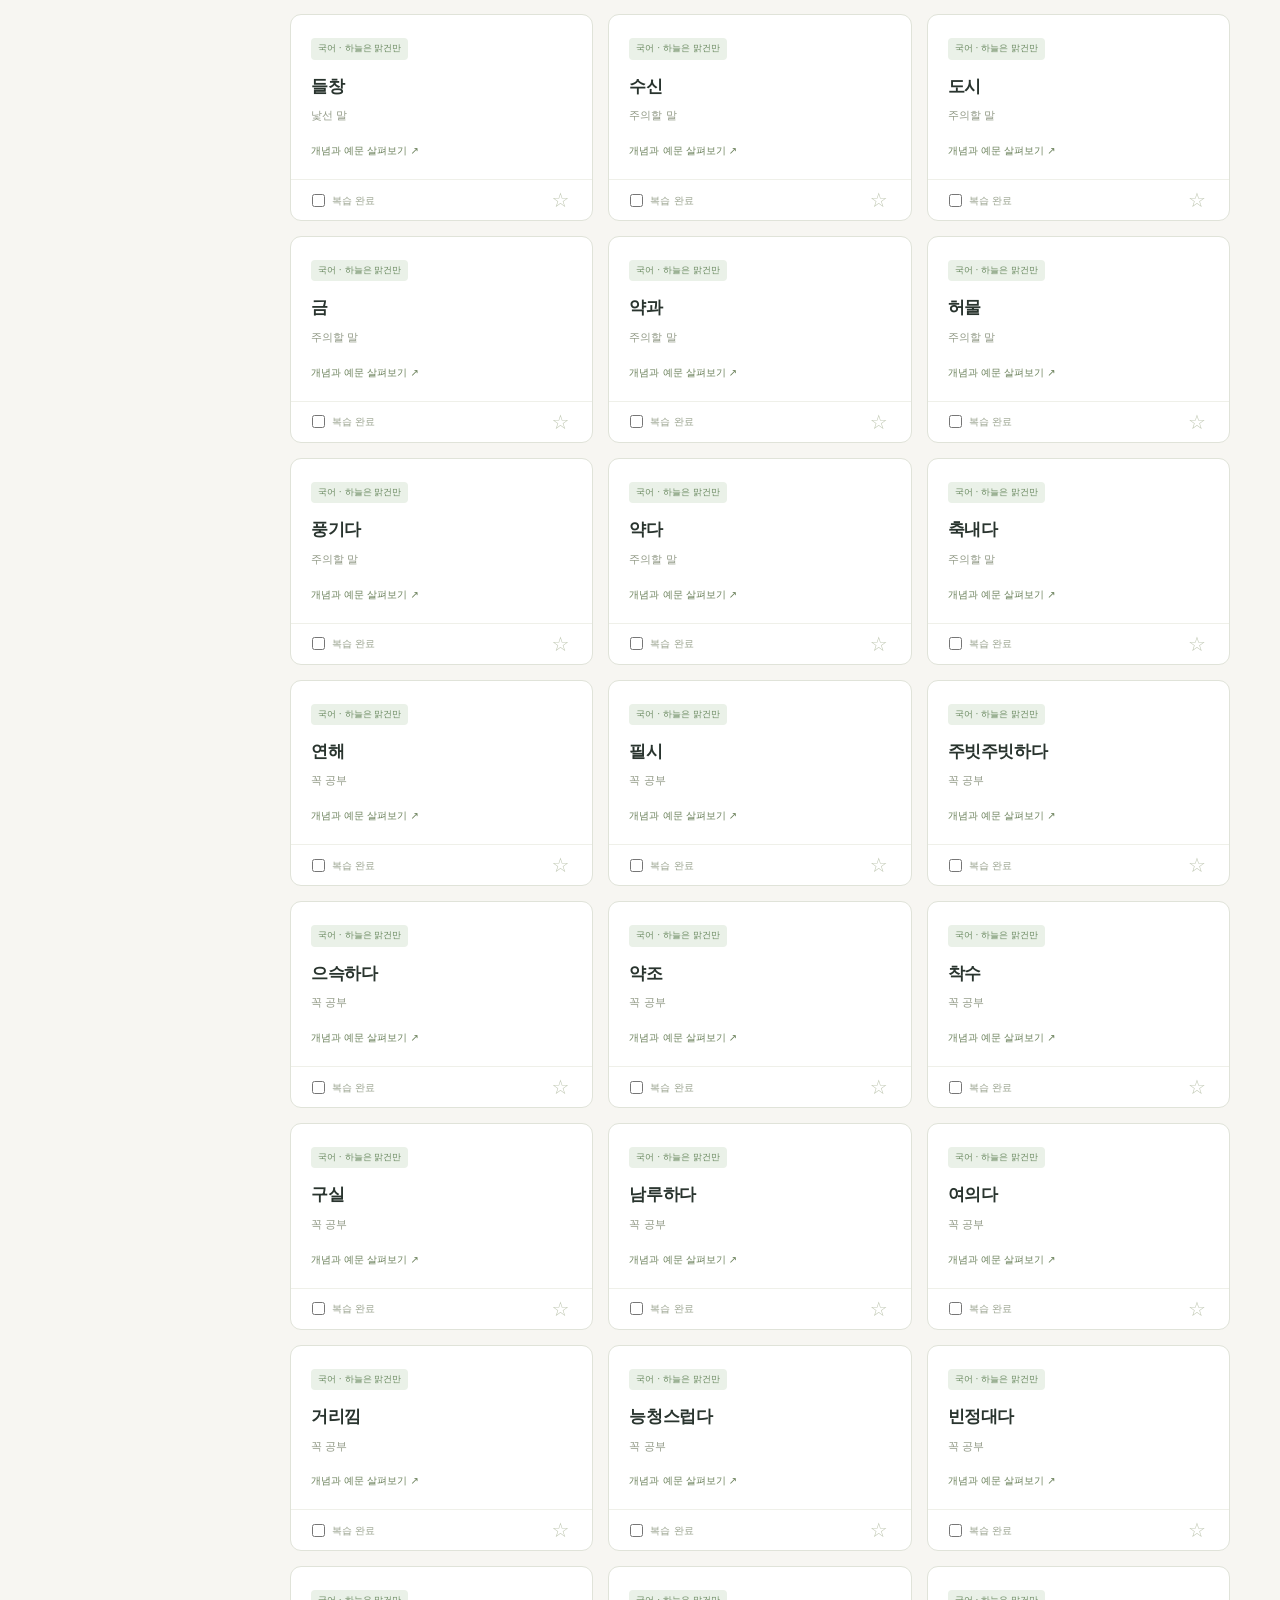
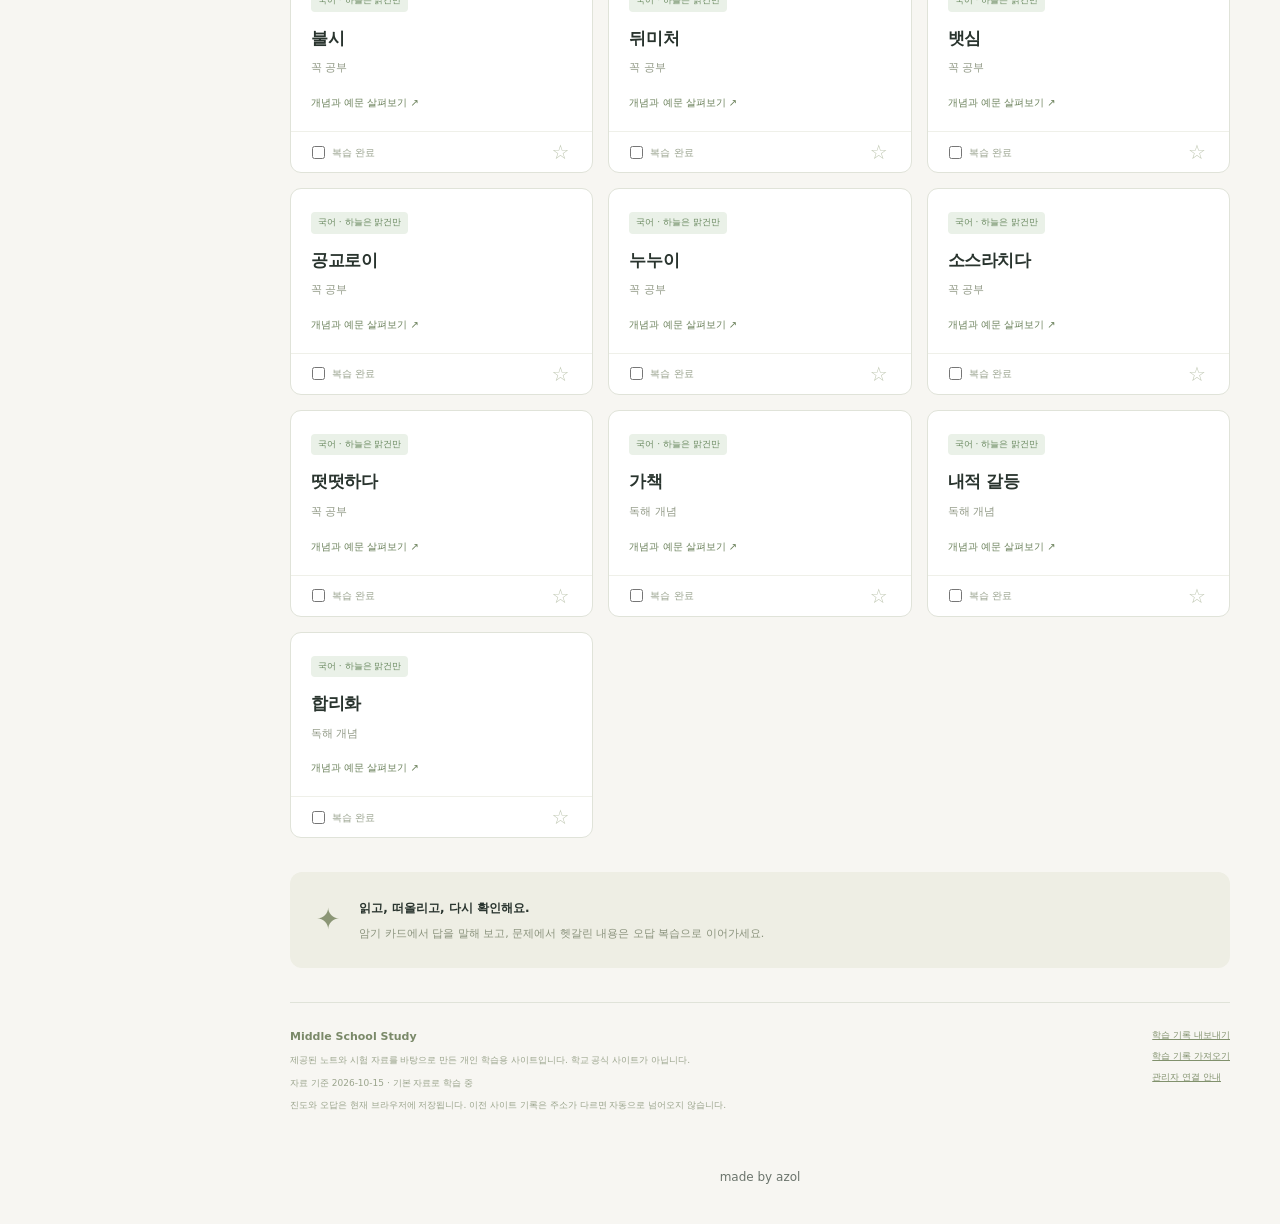
==== commit 6938dc25: "Place author credit at the bottom of the page" ====
--- a/docs/index.html
+++ b/docs/index.html
@@ -1 +1 @@
-<!doctype html><html lang="ko"><head><meta charset="utf-8"><meta name="viewport" content="width=device-width,initial-scale=1"><meta name="theme-color" content="#f7f6f2"><meta name="description" content="목운중 1학년 영어·국어·사회·과학 통합 학습실. 개념과 어휘, 암기 카드, 사회 실제 시험과 오답 복습을 한곳에서."><title>Middle School Study</title><link rel="stylesheet" href="style.css"></head><body><aside><a class="brand" href="#"><b>m.</b><span>Middle School<small>STUDY · 수업과 함께 자라는 학습실</small></span></a><div class="nav-label">나의 학습실</div><nav id="subjects"></nav><div class="nav-label">빠르게 이어가기</div><button class="shortcut" data-short="vocab">가 &nbsp; 하늘은 맑건만 <span>↗</span></button><button class="shortcut" data-short="exam">◎ &nbsp; 사회 실제 시험 <span>↗</span></button><button class="shortcut" data-short="wrong">↺ &nbsp; 오답 다시 보기 <span id="wrongNav">0</span></button><div class="side-bottom"><i></i> 오늘 배운 만큼, 한 걸음.<p>중학교 1학년 학습 기록</p></div></aside><main><header><span>Middle School Study <em>/</em> 나의 학습실</span><div><button id="reload">↻ 자료 새로고침</button><button id="print">↗ 인쇄</button></div></header><section class="hero"><div class="hero-copy"><div class="eyebrow">ONE PLACE. EVERY SUBJECT.</div><h1>오늘의 공부를,<br>한곳에서 이어가요.</h1><p>영어의 한 문장부터 국어의 한 단어,<br>사회와 과학의 원리까지 차근차근.</p><span class="hero-tag">목운중 1학년 · 수업과 함께 자라는 노트</span></div><div class="art" aria-hidden="true"><div class="book blue">Aa <small>ENGLISH</small></div><div class="book green">가 <small>KOREAN</small></div><div class="book orange">◎ <small>SOCIAL</small></div><span>✳</span></div></section><section id="stats" class="stats"></section><section class="study"><div class="section-top"><div><div class="eyebrow">YOUR STUDY DESK</div><p id="breadcrumb" class="breadcrumb"></p><h2 id="heading">전체 학습 노트</h2></div><div class="view-tabs" id="modes"><button data-mode="notes">핵심 노트</button><button data-mode="flash">암기 카드</button><button data-mode="quiz">문제 풀기</button><button data-mode="wrong">오답 복습</button></div></div><div class="filters"><label>학습 범위<select id="term" aria-label="학습 범위"></select></label><label>단원<select id="unit" aria-label="단원"></select></label><label class="search-label">검색<input id="search" type="search" placeholder="개념·단어·문제 검색"></label></div><div class="minor"><label><input type="checkbox" id="starOnly"> 중요 표시만</label><span id="resultCount"></span></div><div id="scienceTools"></div><div id="content" aria-live="polite"><p class="empty">학습 자료를 불러오고 있어요.</p></div></section><section class="study-tip"><span>✦</span><div><b>읽고, 떠올리고, 다시 확인해요.</b><p>암기 카드에서 답을 말해 보고, 문제에서 헷갈린 내용은 오답 복습으로 이어가세요.</p></div></section><footer><div><b>Middle School Study</b><p>제공된 노트와 시험 자료를 바탕으로 만든 개인 학습용 사이트입니다. 학교 공식 사이트가 아닙니다.</p><p id="syncStatus">자료 확인 중</p><p>진도와 오답은 현재 브라우저에 저장됩니다. 이전 사이트 기록은 주소가 다르면 자동으로 넘어오지 않습니다.</p></div><div class="record-actions"><button id="export">학습 기록 내보내기</button><button id="import">학습 기록 가져오기</button><input id="importFile" type="file" accept="application/json" hidden><a href="setup.html">관리자 연결 안내</a></div><p style="width:100%;text-align:center">made by azol</p></footer></main><dialog id="detail"><div class="dialog-top"><span id="detailTag"></span><button id="close" aria-label="닫기">✕</button></div><div id="detailBody"></div></dialog><div id="toast" role="status" hidden></div><script src="config.js"></script><script src="app.js"></script></body></html>
+<!doctype html><html lang="ko"><head><meta charset="utf-8"><meta name="viewport" content="width=device-width,initial-scale=1"><meta name="theme-color" content="#f7f6f2"><meta name="description" content="목운중 1학년 영어·국어·사회·과학 통합 학습실. 개념과 어휘, 암기 카드, 사회 실제 시험과 오답 복습을 한곳에서."><title>Middle School Study</title><link rel="stylesheet" href="style.css"></head><body><aside><a class="brand" href="#"><b>m.</b><span>Middle School<small>STUDY · 수업과 함께 자라는 학습실</small></span></a><div class="nav-label">나의 학습실</div><nav id="subjects"></nav><div class="nav-label">빠르게 이어가기</div><button class="shortcut" data-short="vocab">가 &nbsp; 하늘은 맑건만 <span>↗</span></button><button class="shortcut" data-short="exam">◎ &nbsp; 사회 실제 시험 <span>↗</span></button><button class="shortcut" data-short="wrong">↺ &nbsp; 오답 다시 보기 <span id="wrongNav">0</span></button><div class="side-bottom"><i></i> 오늘 배운 만큼, 한 걸음.<p>중학교 1학년 학습 기록</p></div></aside><main><header><span>Middle School Study <em>/</em> 나의 학습실</span><div><button id="reload">↻ 자료 새로고침</button><button id="print">↗ 인쇄</button></div></header><section class="hero"><div class="hero-copy"><div class="eyebrow">ONE PLACE. EVERY SUBJECT.</div><h1>오늘의 공부를,<br>한곳에서 이어가요.</h1><p>영어의 한 문장부터 국어의 한 단어,<br>사회와 과학의 원리까지 차근차근.</p><span class="hero-tag">목운중 1학년 · 수업과 함께 자라는 노트</span></div><div class="art" aria-hidden="true"><div class="book blue">Aa <small>ENGLISH</small></div><div class="book green">가 <small>KOREAN</small></div><div class="book orange">◎ <small>SOCIAL</small></div><span>✳</span></div></section><section id="stats" class="stats"></section><section class="study"><div class="section-top"><div><div class="eyebrow">YOUR STUDY DESK</div><p id="breadcrumb" class="breadcrumb"></p><h2 id="heading">전체 학습 노트</h2></div><div class="view-tabs" id="modes"><button data-mode="notes">핵심 노트</button><button data-mode="flash">암기 카드</button><button data-mode="quiz">문제 풀기</button><button data-mode="wrong">오답 복습</button></div></div><div class="filters"><label>학습 범위<select id="term" aria-label="학습 범위"></select></label><label>단원<select id="unit" aria-label="단원"></select></label><label class="search-label">검색<input id="search" type="search" placeholder="개념·단어·문제 검색"></label></div><div class="minor"><label><input type="checkbox" id="starOnly"> 중요 표시만</label><span id="resultCount"></span></div><div id="scienceTools"></div><div id="content" aria-live="polite"><p class="empty">학습 자료를 불러오고 있어요.</p></div></section><section class="study-tip"><span>✦</span><div><b>읽고, 떠올리고, 다시 확인해요.</b><p>암기 카드에서 답을 말해 보고, 문제에서 헷갈린 내용은 오답 복습으로 이어가세요.</p></div></section><footer><div><b>Middle School Study</b><p>제공된 노트와 시험 자료를 바탕으로 만든 개인 학습용 사이트입니다. 학교 공식 사이트가 아닙니다.</p><p id="syncStatus">자료 확인 중</p><p>진도와 오답은 현재 브라우저에 저장됩니다. 이전 사이트 기록은 주소가 다르면 자동으로 넘어오지 않습니다.</p></div><div class="record-actions"><button id="export">학습 기록 내보내기</button><button id="import">학습 기록 가져오기</button><input id="importFile" type="file" accept="application/json" hidden><a href="setup.html">관리자 연결 안내</a></div></footer><p style="text-align:center;color:#6b746c;font-size:12px;padding:0 0 24px">made by azol</p></main><dialog id="detail"><div class="dialog-top"><span id="detailTag"></span><button id="close" aria-label="닫기">✕</button></div><div id="detailBody"></div></dialog><div id="toast" role="status" hidden></div><script src="config.js"></script><script src="app.js"></script></body></html>
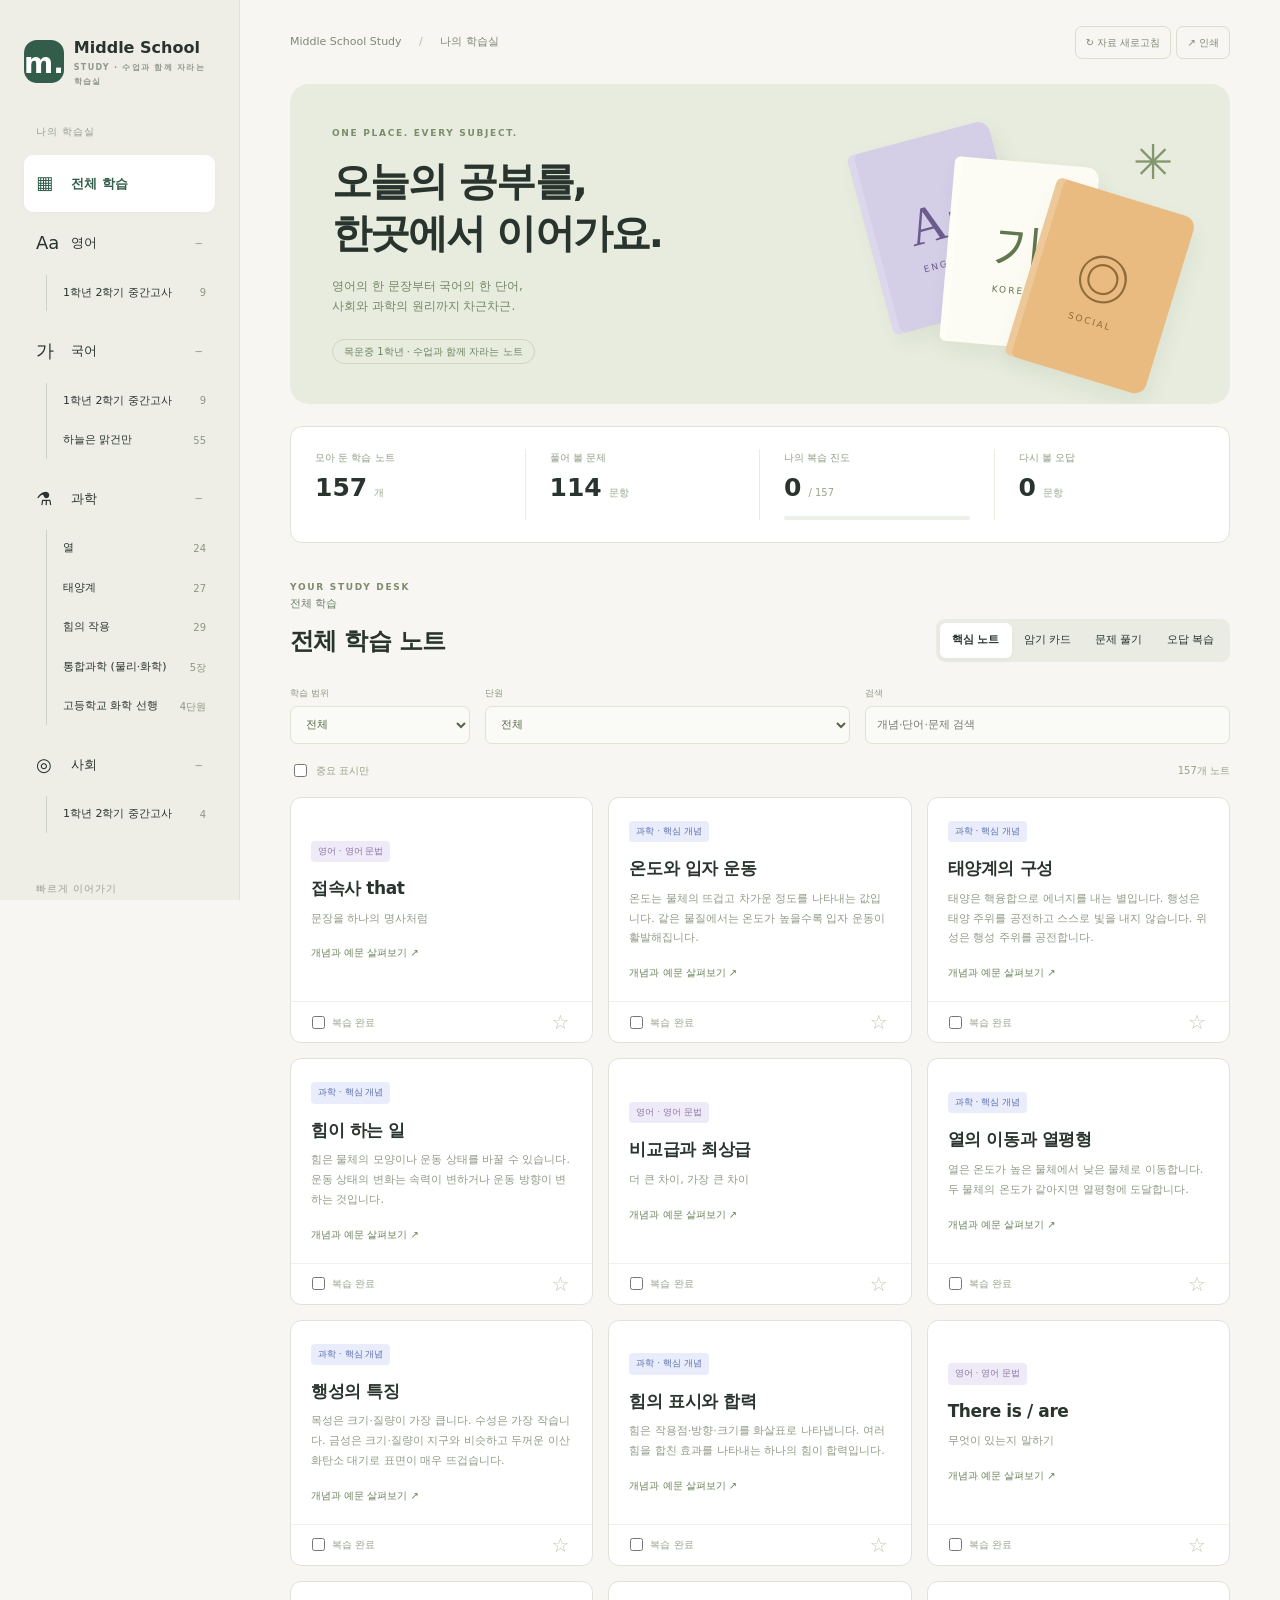
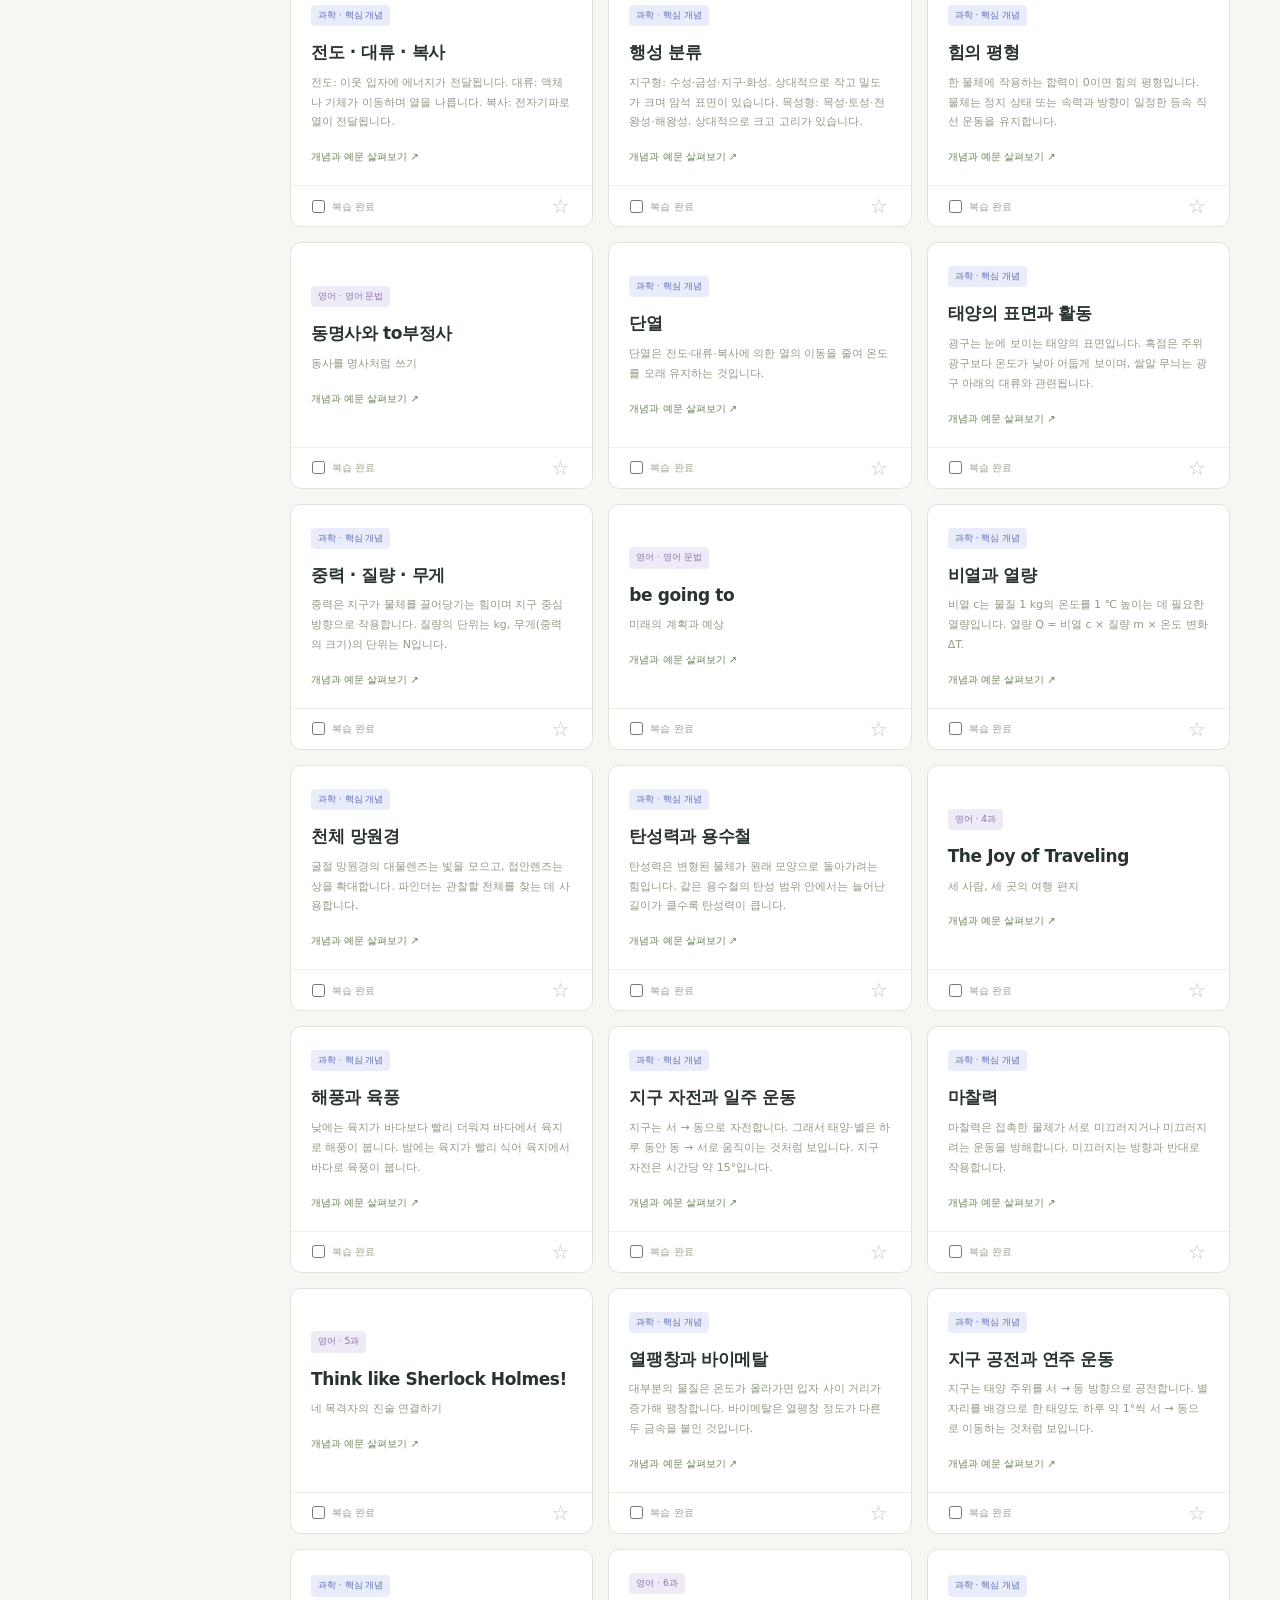
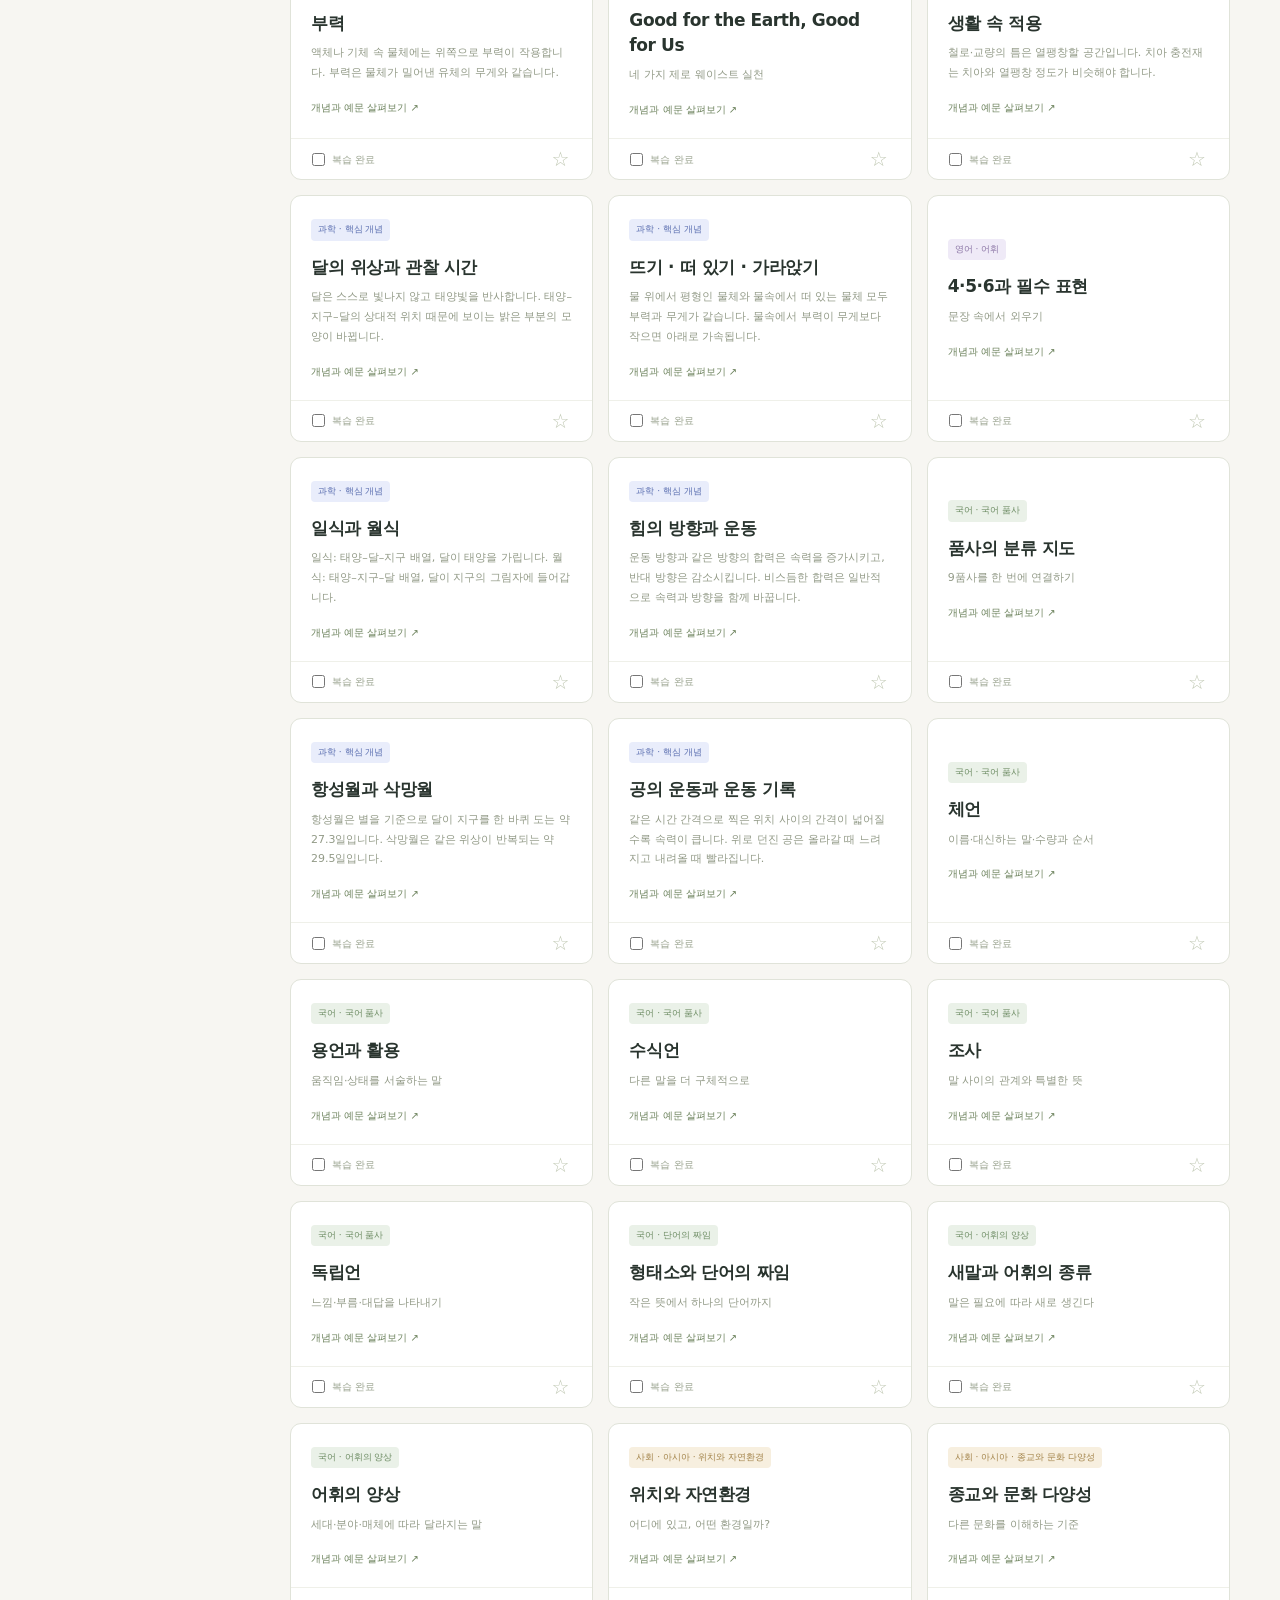
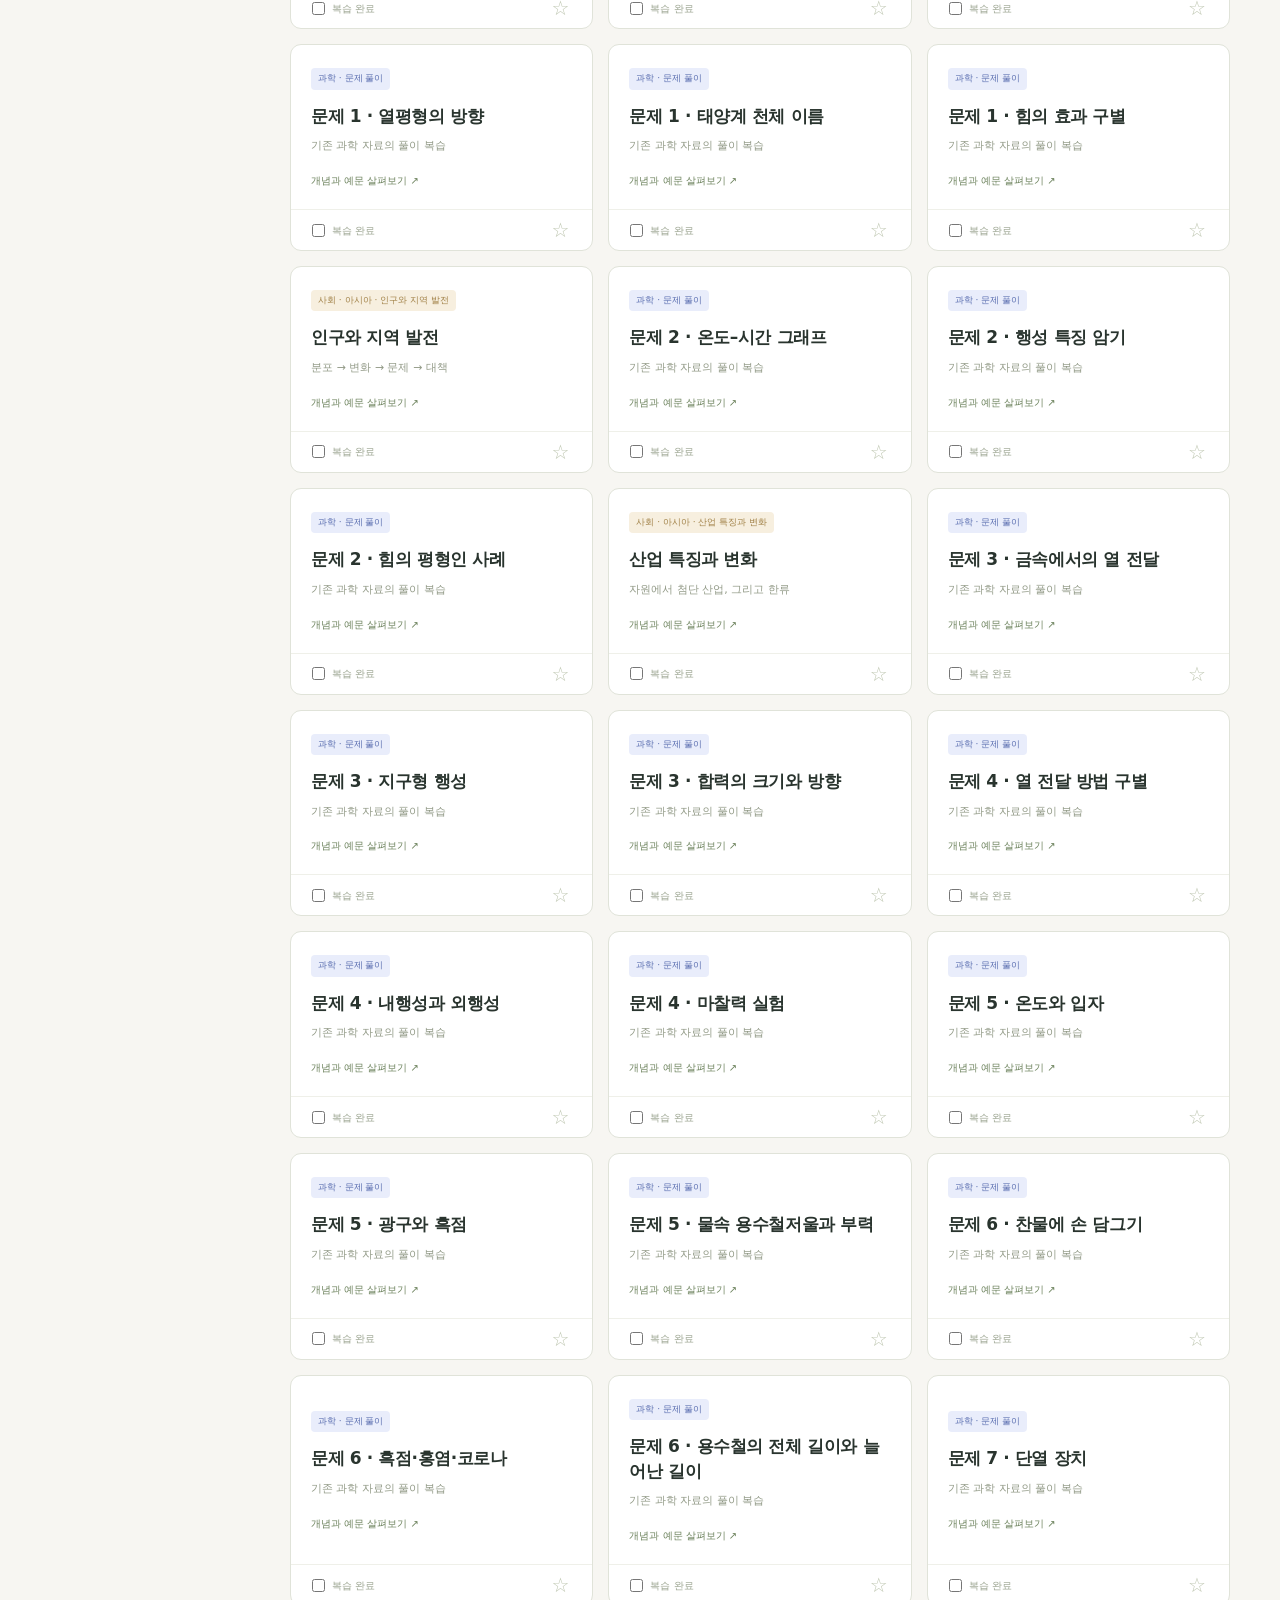
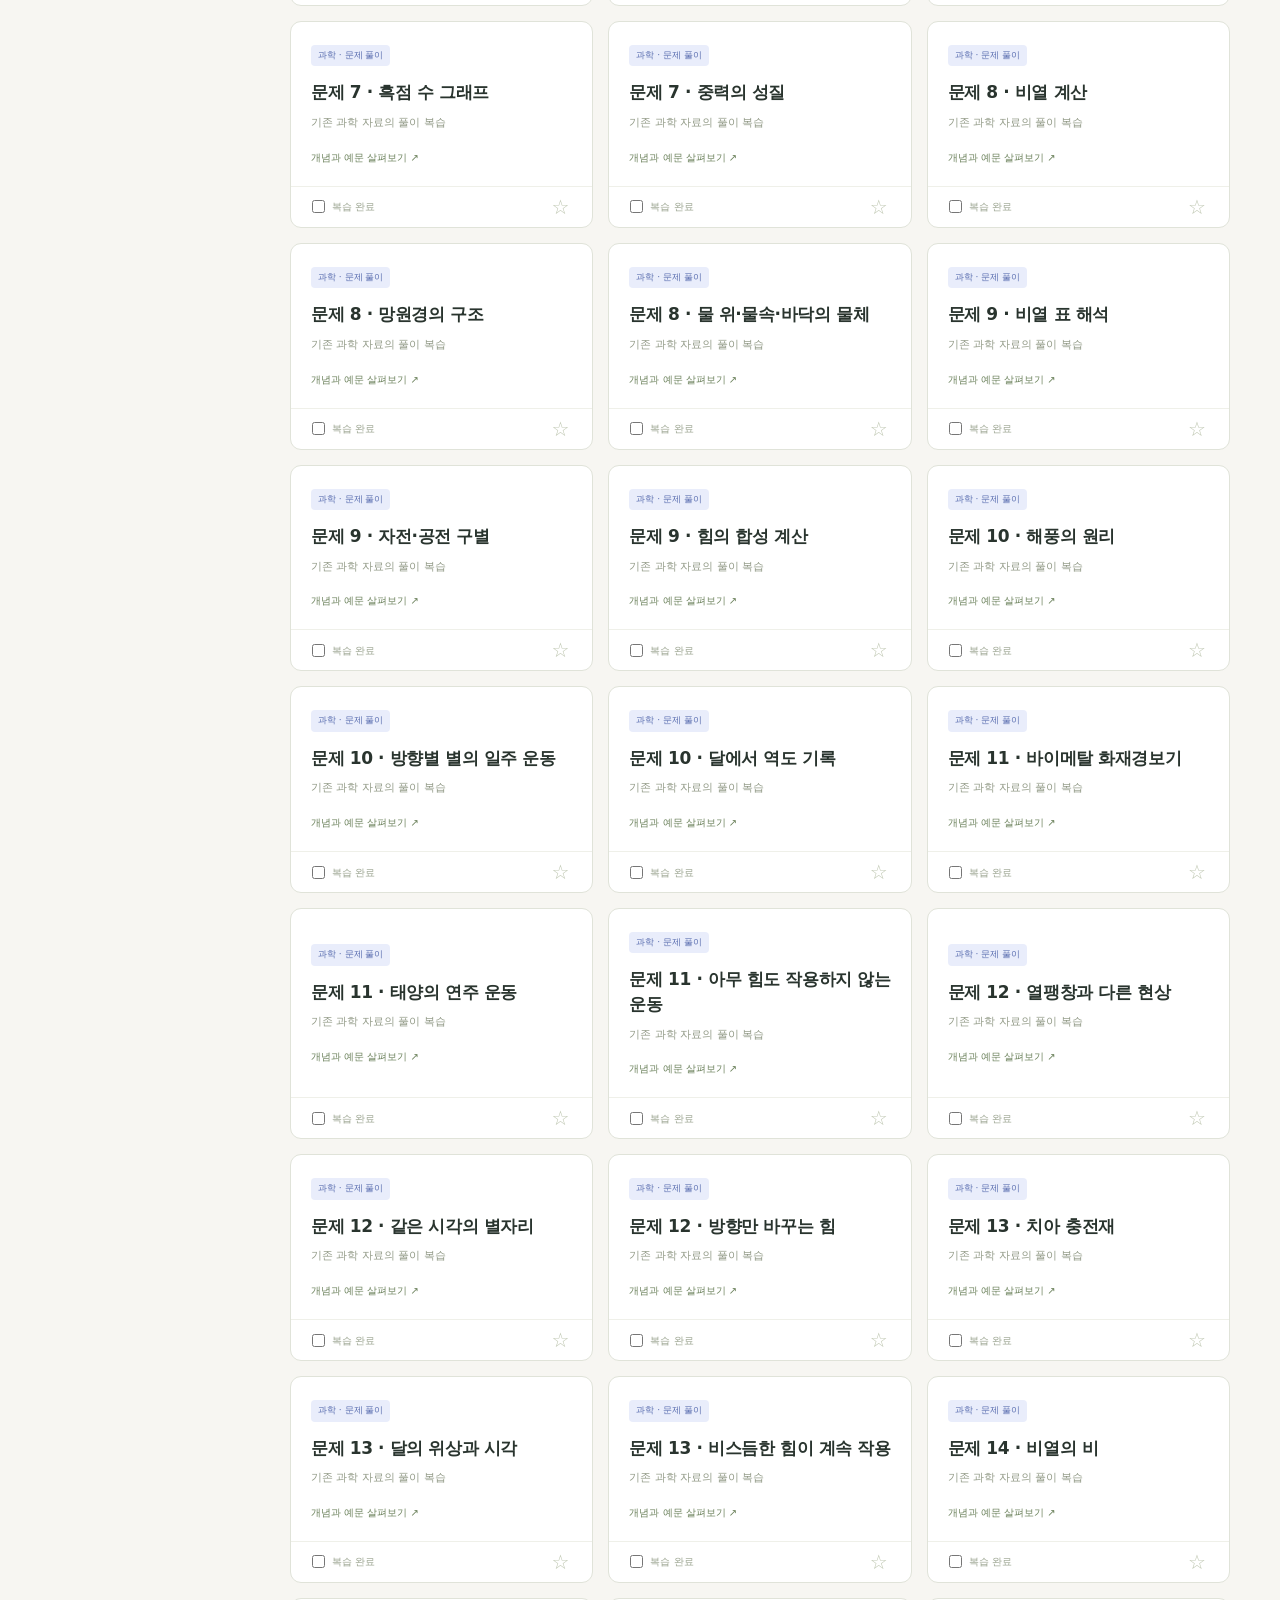
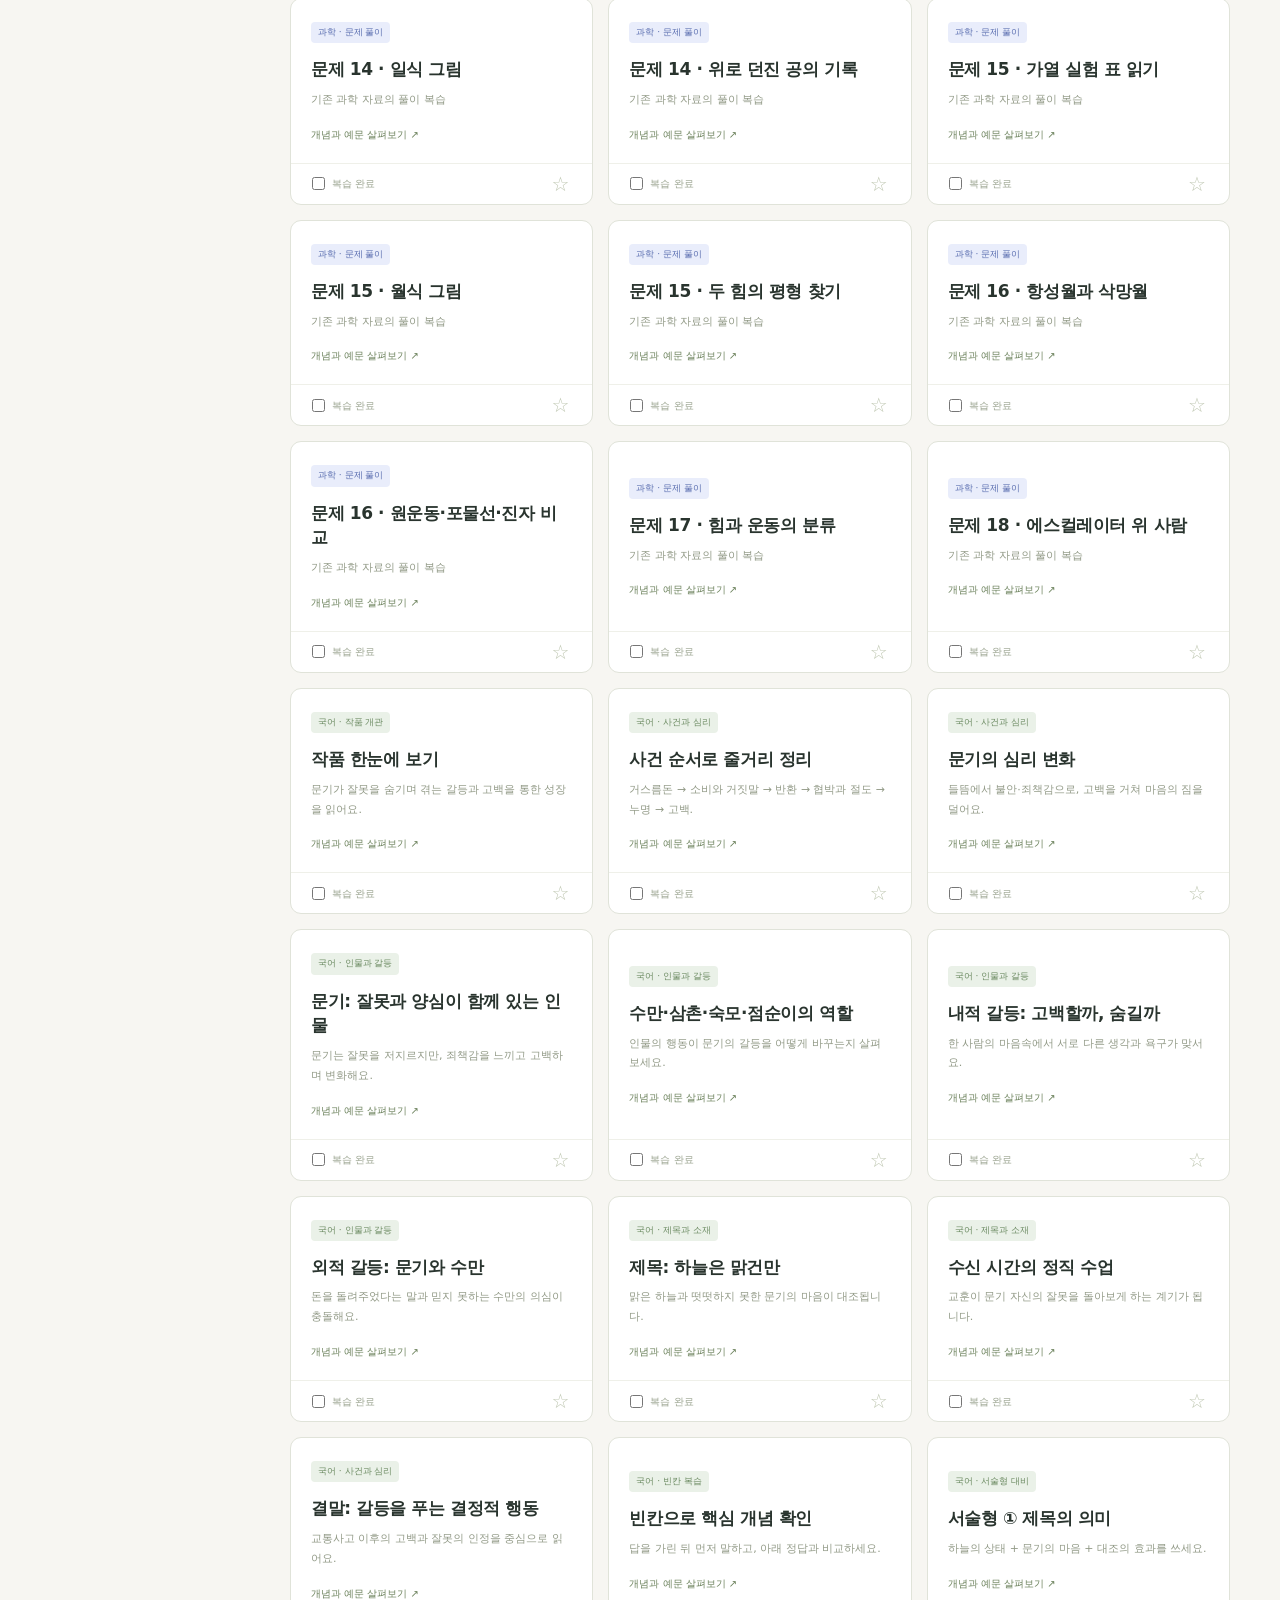
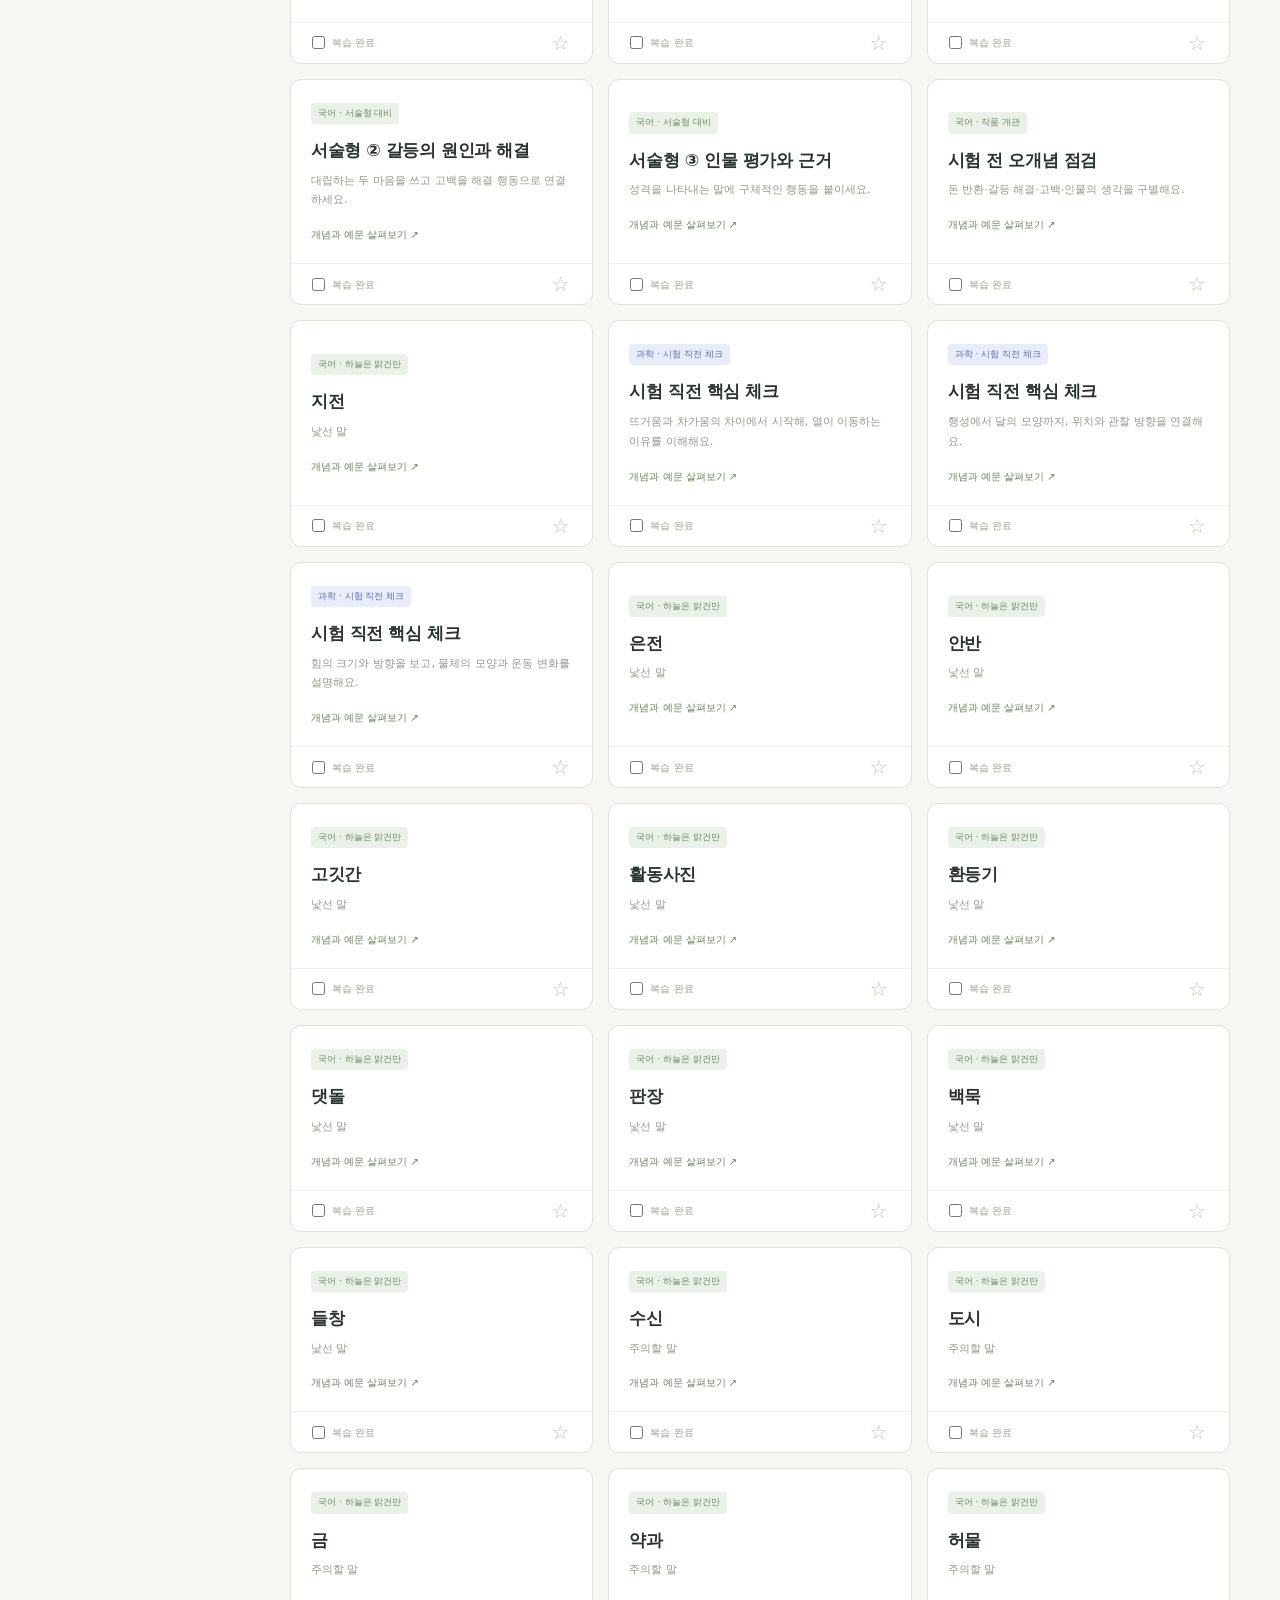
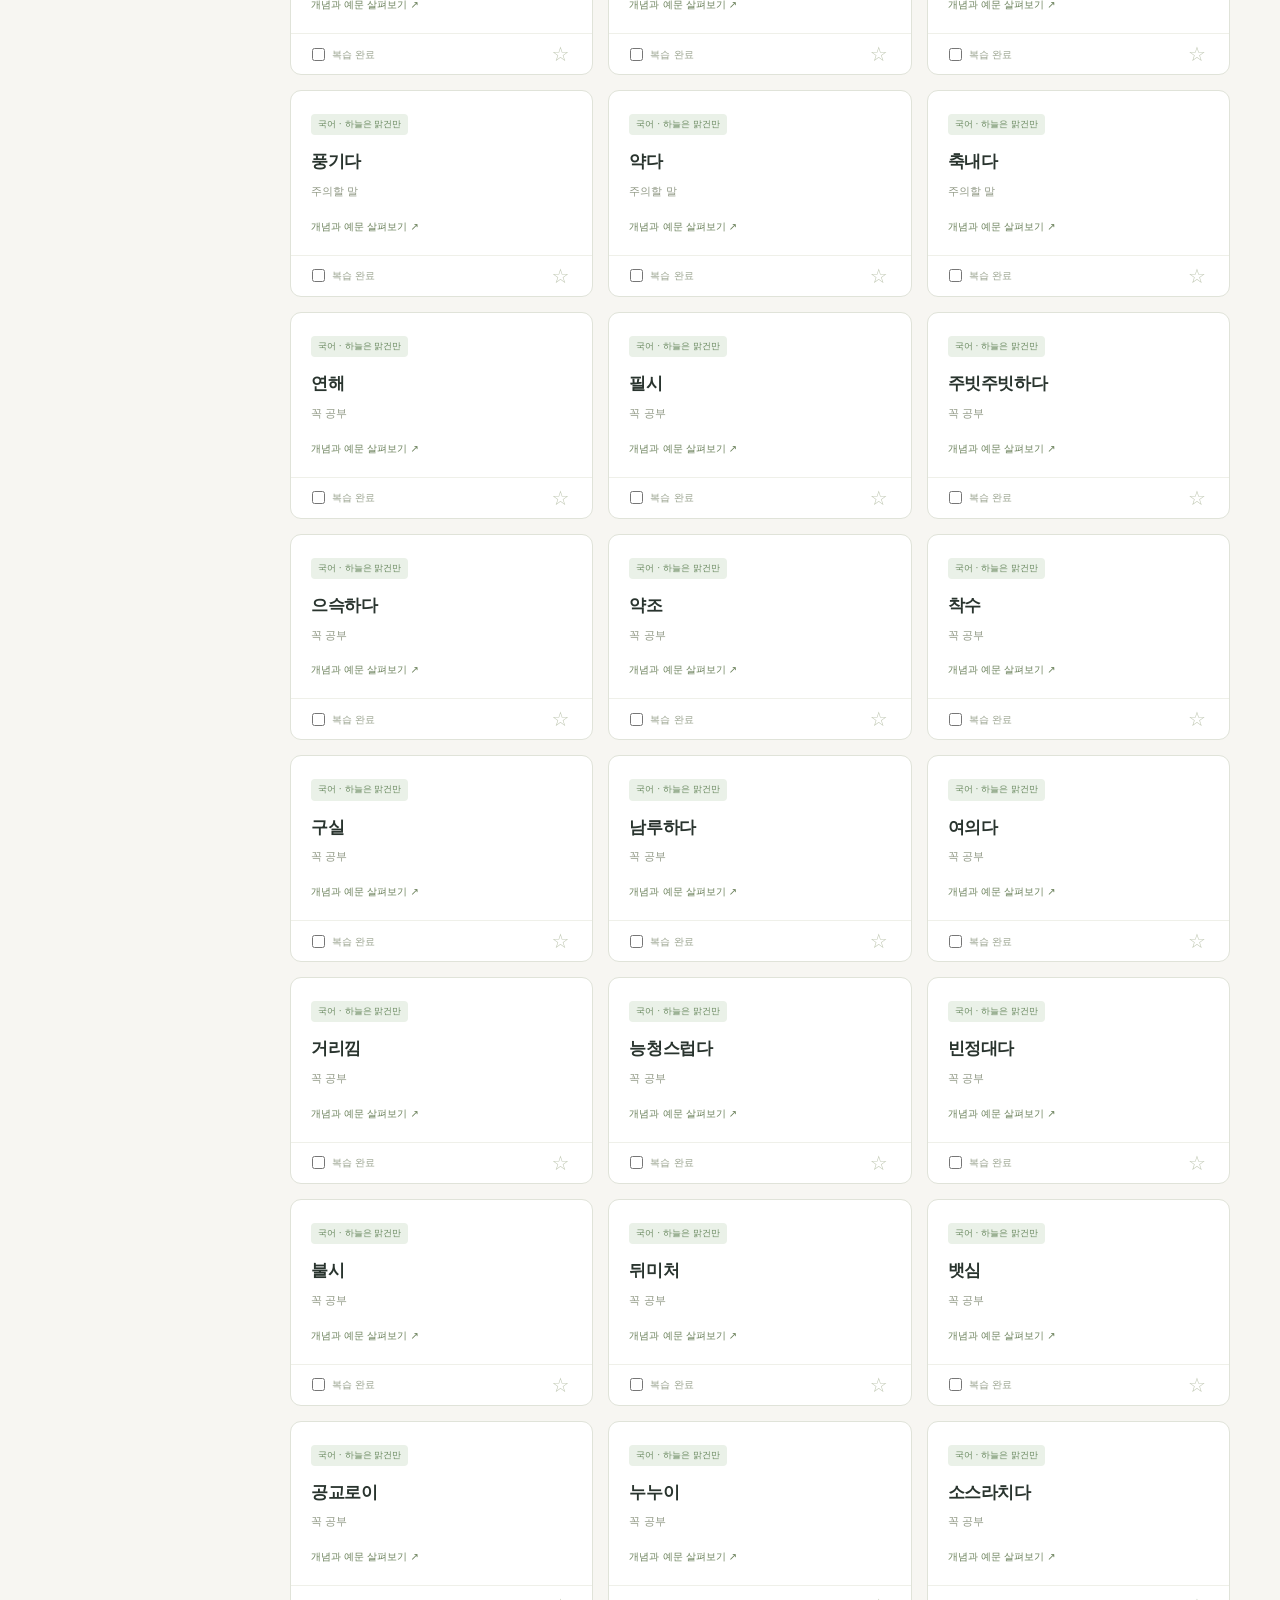
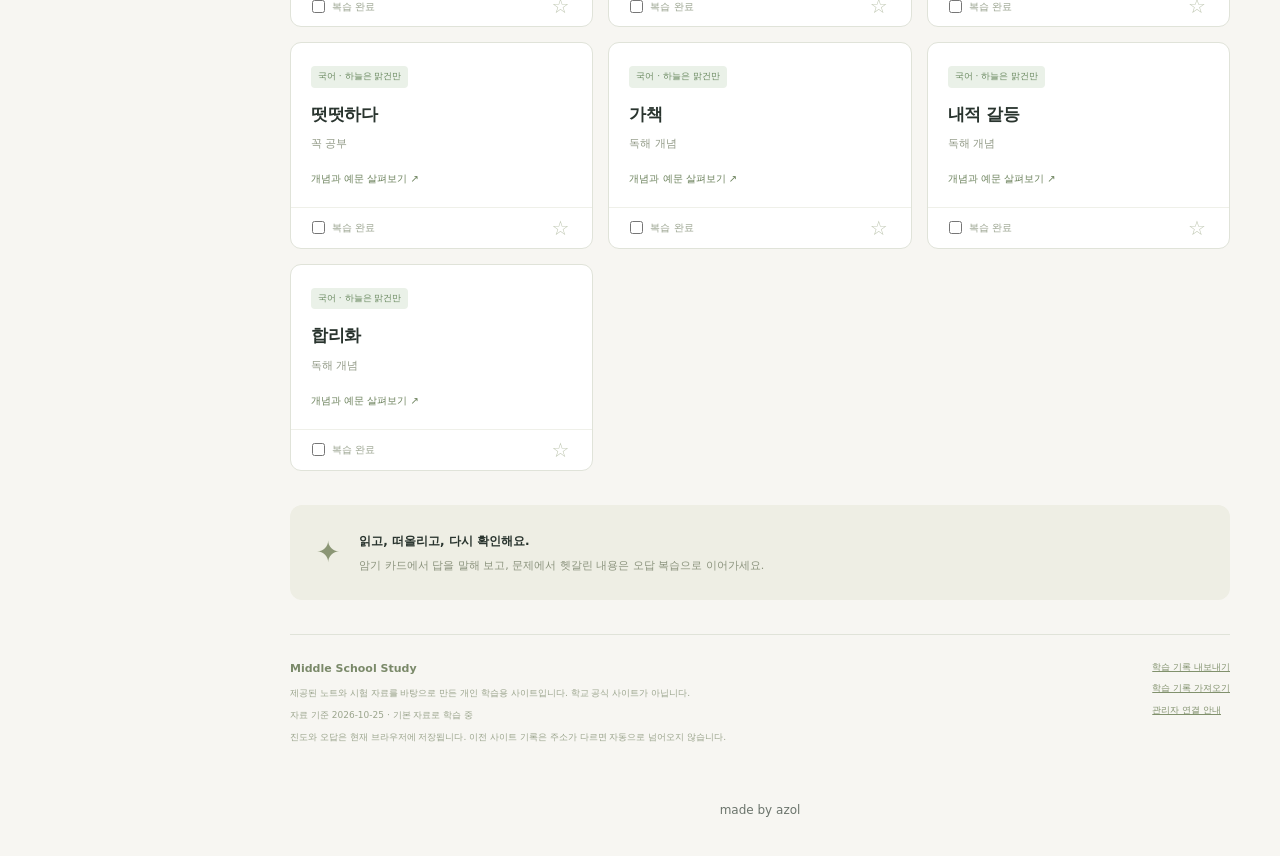
==== commit 3ca9d2bf: "Add high-school chemistry dashboard with mole and gas calculators" ====
--- a/docs/index.html
+++ b/docs/index.html
@@ -1 +1 @@
-<!doctype html><html lang="ko"><head><meta charset="utf-8"><meta name="viewport" content="width=device-width,initial-scale=1"><meta name="theme-color" content="#f7f6f2"><meta name="description" content="목운중 1학년 영어·국어·사회·과학 통합 학습실. 개념과 어휘, 암기 카드, 사회 실제 시험과 오답 복습을 한곳에서."><title>Middle School Study</title><link rel="stylesheet" href="style.css"></head><body><aside><a class="brand" href="#"><b>m.</b><span>Middle School<small>STUDY · 수업과 함께 자라는 학습실</small></span></a><div class="nav-label">나의 학습실</div><nav id="subjects"></nav><div class="nav-label">빠르게 이어가기</div><button class="shortcut" data-short="vocab">가 &nbsp; 하늘은 맑건만 <span>↗</span></button><button class="shortcut" data-short="exam">◎ &nbsp; 사회 실제 시험 <span>↗</span></button><button class="shortcut" data-short="wrong">↺ &nbsp; 오답 다시 보기 <span id="wrongNav">0</span></button><div class="side-bottom"><i></i> 오늘 배운 만큼, 한 걸음.<p>중학교 1학년 학습 기록</p></div></aside><main><header><span>Middle School Study <em>/</em> 나의 학습실</span><div><button id="reload">↻ 자료 새로고침</button><button id="print">↗ 인쇄</button></div></header><section class="hero"><div class="hero-copy"><div class="eyebrow">ONE PLACE. EVERY SUBJECT.</div><h1>오늘의 공부를,<br>한곳에서 이어가요.</h1><p>영어의 한 문장부터 국어의 한 단어,<br>사회와 과학의 원리까지 차근차근.</p><span class="hero-tag">목운중 1학년 · 수업과 함께 자라는 노트</span></div><div class="art" aria-hidden="true"><div class="book blue">Aa <small>ENGLISH</small></div><div class="book green">가 <small>KOREAN</small></div><div class="book orange">◎ <small>SOCIAL</small></div><span>✳</span></div></section><section id="stats" class="stats"></section><section class="study"><div class="section-top"><div><div class="eyebrow">YOUR STUDY DESK</div><p id="breadcrumb" class="breadcrumb"></p><h2 id="heading">전체 학습 노트</h2></div><div class="view-tabs" id="modes"><button data-mode="notes">핵심 노트</button><button data-mode="flash">암기 카드</button><button data-mode="quiz">문제 풀기</button><button data-mode="wrong">오답 복습</button></div></div><div class="filters"><label>학습 범위<select id="term" aria-label="학습 범위"></select></label><label>단원<select id="unit" aria-label="단원"></select></label><label class="search-label">검색<input id="search" type="search" placeholder="개념·단어·문제 검색"></label></div><div class="minor"><label><input type="checkbox" id="starOnly"> 중요 표시만</label><span id="resultCount"></span></div><div id="scienceTools"></div><div id="content" aria-live="polite"><p class="empty">학습 자료를 불러오고 있어요.</p></div></section><section class="study-tip"><span>✦</span><div><b>읽고, 떠올리고, 다시 확인해요.</b><p>암기 카드에서 답을 말해 보고, 문제에서 헷갈린 내용은 오답 복습으로 이어가세요.</p></div></section><footer><div><b>Middle School Study</b><p>제공된 노트와 시험 자료를 바탕으로 만든 개인 학습용 사이트입니다. 학교 공식 사이트가 아닙니다.</p><p id="syncStatus">자료 확인 중</p><p>진도와 오답은 현재 브라우저에 저장됩니다. 이전 사이트 기록은 주소가 다르면 자동으로 넘어오지 않습니다.</p></div><div class="record-actions"><button id="export">학습 기록 내보내기</button><button id="import">학습 기록 가져오기</button><input id="importFile" type="file" accept="application/json" hidden><a href="setup.html">관리자 연결 안내</a></div></footer><p style="text-align:center;color:#6b746c;font-size:12px;padding:0 0 24px">made by azol</p></main><dialog id="detail"><div class="dialog-top"><span id="detailTag"></span><button id="close" aria-label="닫기">✕</button></div><div id="detailBody"></div></dialog><div id="toast" role="status" hidden></div><script src="config.js"></script><script src="app.js"></script></body></html>
+<!doctype html><html lang="ko"><head><meta charset="utf-8"><meta name="viewport" content="width=device-width,initial-scale=1"><meta name="theme-color" content="#f7f6f2"><meta name="description" content="목운중 1학년 영어·국어·사회·과학 통합 학습실. 개념과 어휘, 암기 카드, 사회 실제 시험과 오답 복습을 한곳에서."><title>Middle School Study</title><link rel="stylesheet" href="style.css"></head><body><aside><a class="brand" href="#"><b>m.</b><span>Middle School<small>STUDY · 수업과 함께 자라는 학습실</small></span></a><div class="nav-label">나의 학습실</div><nav id="subjects"></nav><div class="nav-label">빠르게 이어가기</div><button class="shortcut" data-short="vocab">가 &nbsp; 하늘은 맑건만 <span>↗</span></button><a class="shortcut" href="chemistry/" style="display:block;text-decoration:none">⚗ &nbsp; 고등학교 화학 선행 <span>↗</span></a><button class="shortcut" data-short="exam">◎ &nbsp; 사회 실제 시험 <span>↗</span></button><button class="shortcut" data-short="wrong">↺ &nbsp; 오답 다시 보기 <span id="wrongNav">0</span></button><div class="side-bottom"><i></i> 오늘 배운 만큼, 한 걸음.<p>중학교 1학년 학습 기록</p></div></aside><main><header><span>Middle School Study <em>/</em> 나의 학습실</span><div><button id="reload">↻ 자료 새로고침</button><button id="print">↗ 인쇄</button></div></header><section class="hero"><div class="hero-copy"><div class="eyebrow">ONE PLACE. EVERY SUBJECT.</div><h1>오늘의 공부를,<br>한곳에서 이어가요.</h1><p>영어의 한 문장부터 국어의 한 단어,<br>사회와 과학의 원리까지 차근차근.</p><span class="hero-tag">목운중 1학년 · 수업과 함께 자라는 노트</span></div><div class="art" aria-hidden="true"><div class="book blue">Aa <small>ENGLISH</small></div><div class="book green">가 <small>KOREAN</small></div><div class="book orange">◎ <small>SOCIAL</small></div><span>✳</span></div></section><section id="stats" class="stats"></section><section class="study"><div class="section-top"><div><div class="eyebrow">YOUR STUDY DESK</div><p id="breadcrumb" class="breadcrumb"></p><h2 id="heading">전체 학습 노트</h2></div><div class="view-tabs" id="modes"><button data-mode="notes">핵심 노트</button><button data-mode="flash">암기 카드</button><button data-mode="quiz">문제 풀기</button><button data-mode="wrong">오답 복습</button></div></div><div class="filters"><label>학습 범위<select id="term" aria-label="학습 범위"></select></label><label>단원<select id="unit" aria-label="단원"></select></label><label class="search-label">검색<input id="search" type="search" placeholder="개념·단어·문제 검색"></label></div><div class="minor"><label><input type="checkbox" id="starOnly"> 중요 표시만</label><span id="resultCount"></span></div><div id="scienceTools"></div><div id="content" aria-live="polite"><p class="empty">학습 자료를 불러오고 있어요.</p></div></section><section class="study-tip"><span>✦</span><div><b>읽고, 떠올리고, 다시 확인해요.</b><p>암기 카드에서 답을 말해 보고, 문제에서 헷갈린 내용은 오답 복습으로 이어가세요.</p></div></section><footer><div><b>Middle School Study</b><p>제공된 노트와 시험 자료를 바탕으로 만든 개인 학습용 사이트입니다. 학교 공식 사이트가 아닙니다.</p><p id="syncStatus">자료 확인 중</p><p>진도와 오답은 현재 브라우저에 저장됩니다. 이전 사이트 기록은 주소가 다르면 자동으로 넘어오지 않습니다.</p></div><div class="record-actions"><button id="export">학습 기록 내보내기</button><button id="import">학습 기록 가져오기</button><input id="importFile" type="file" accept="application/json" hidden><a href="setup.html">관리자 연결 안내</a></div></footer><p style="text-align:center;color:#6b746c;font-size:12px;padding:0 0 24px">made by azol</p></main><dialog id="detail"><div class="dialog-top"><span id="detailTag"></span><button id="close" aria-label="닫기">✕</button></div><div id="detailBody"></div></dialog><div id="toast" role="status" hidden></div><script src="config.js"></script><script src="app.js?v=20261025-chemistry"></script></body></html>
